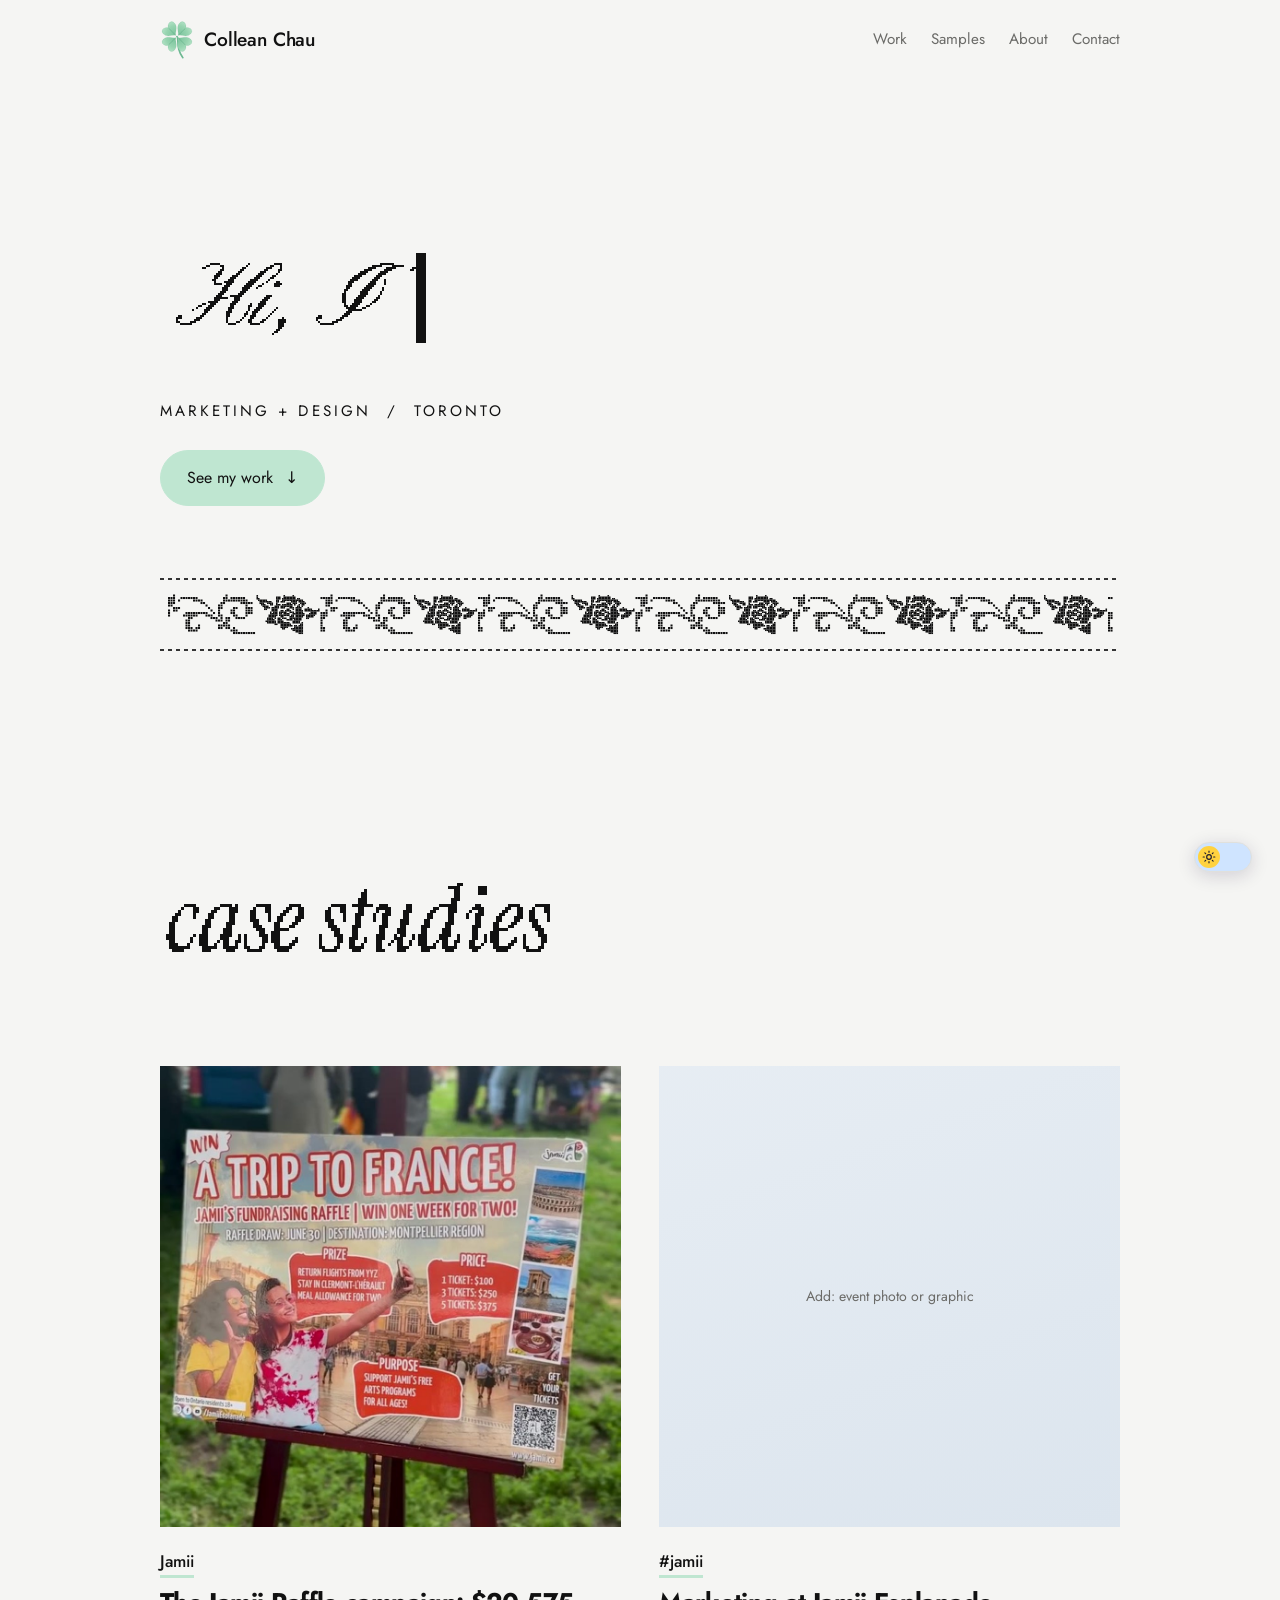
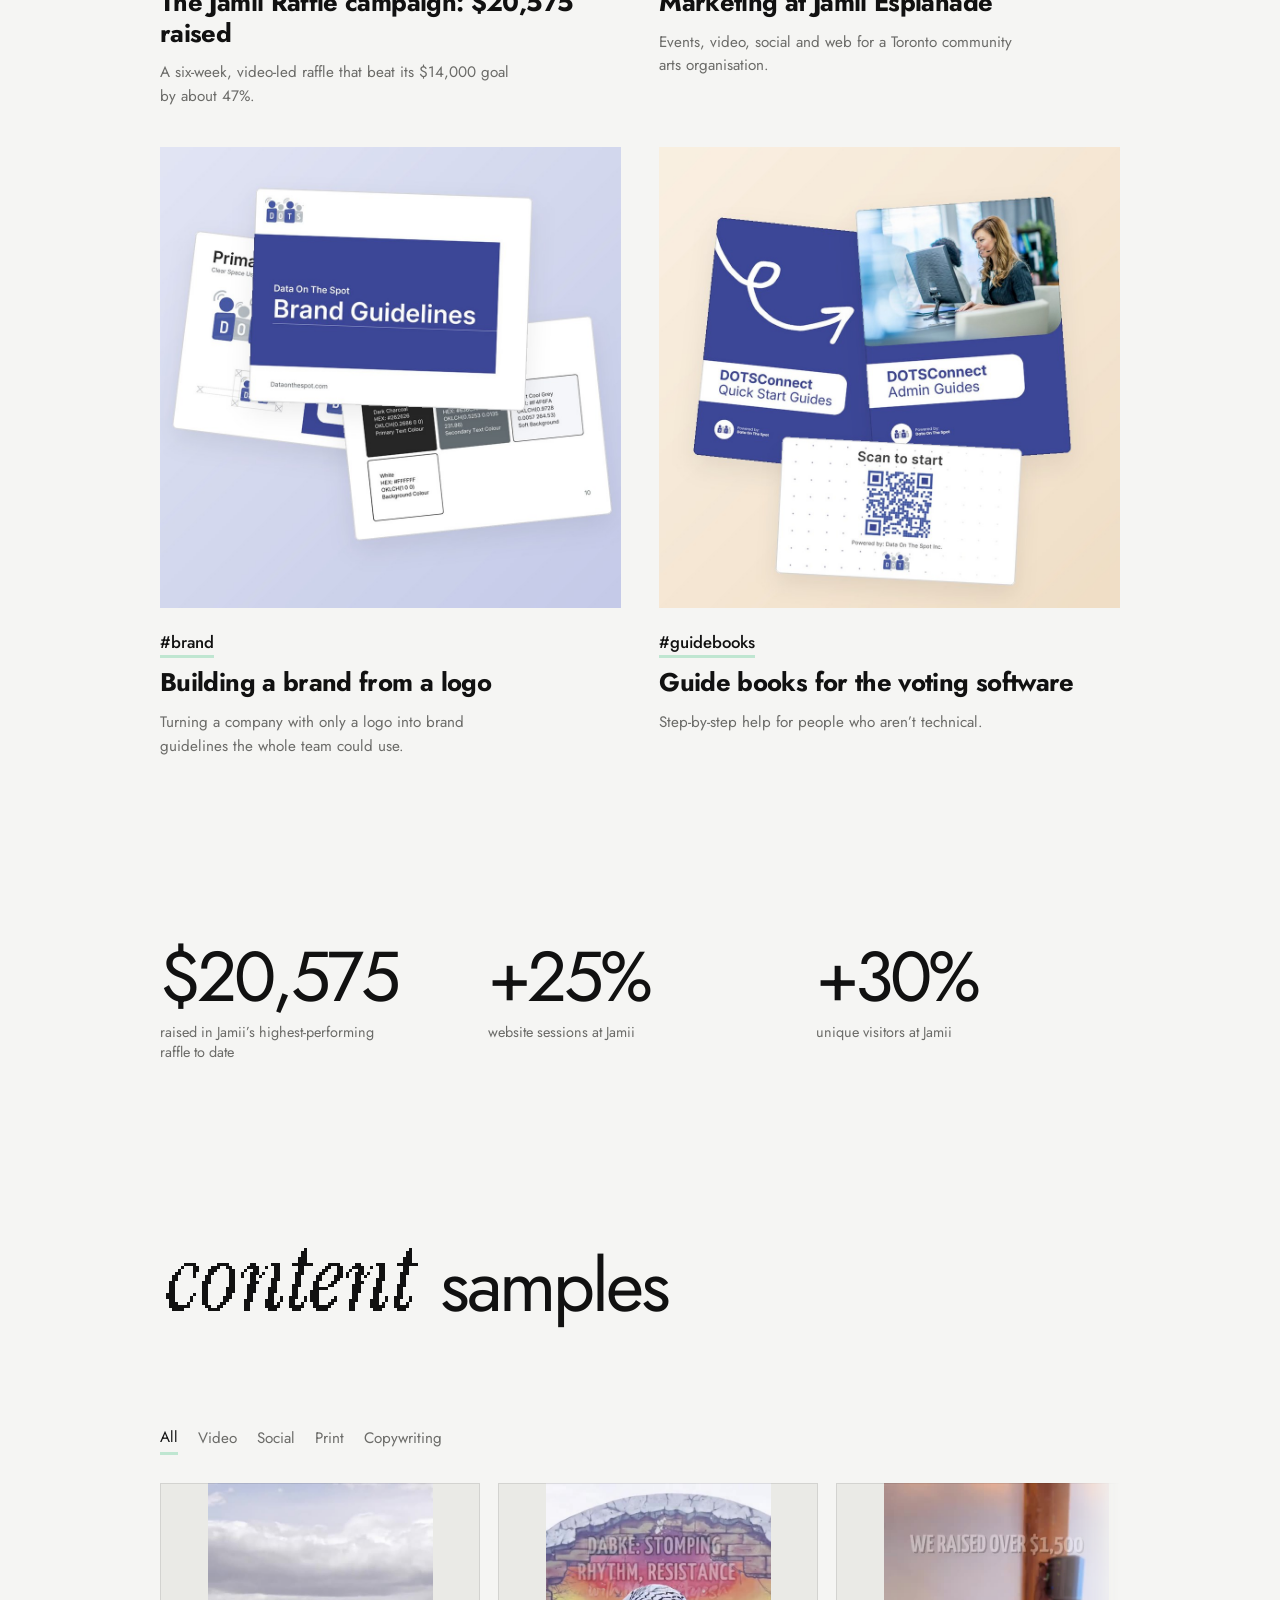
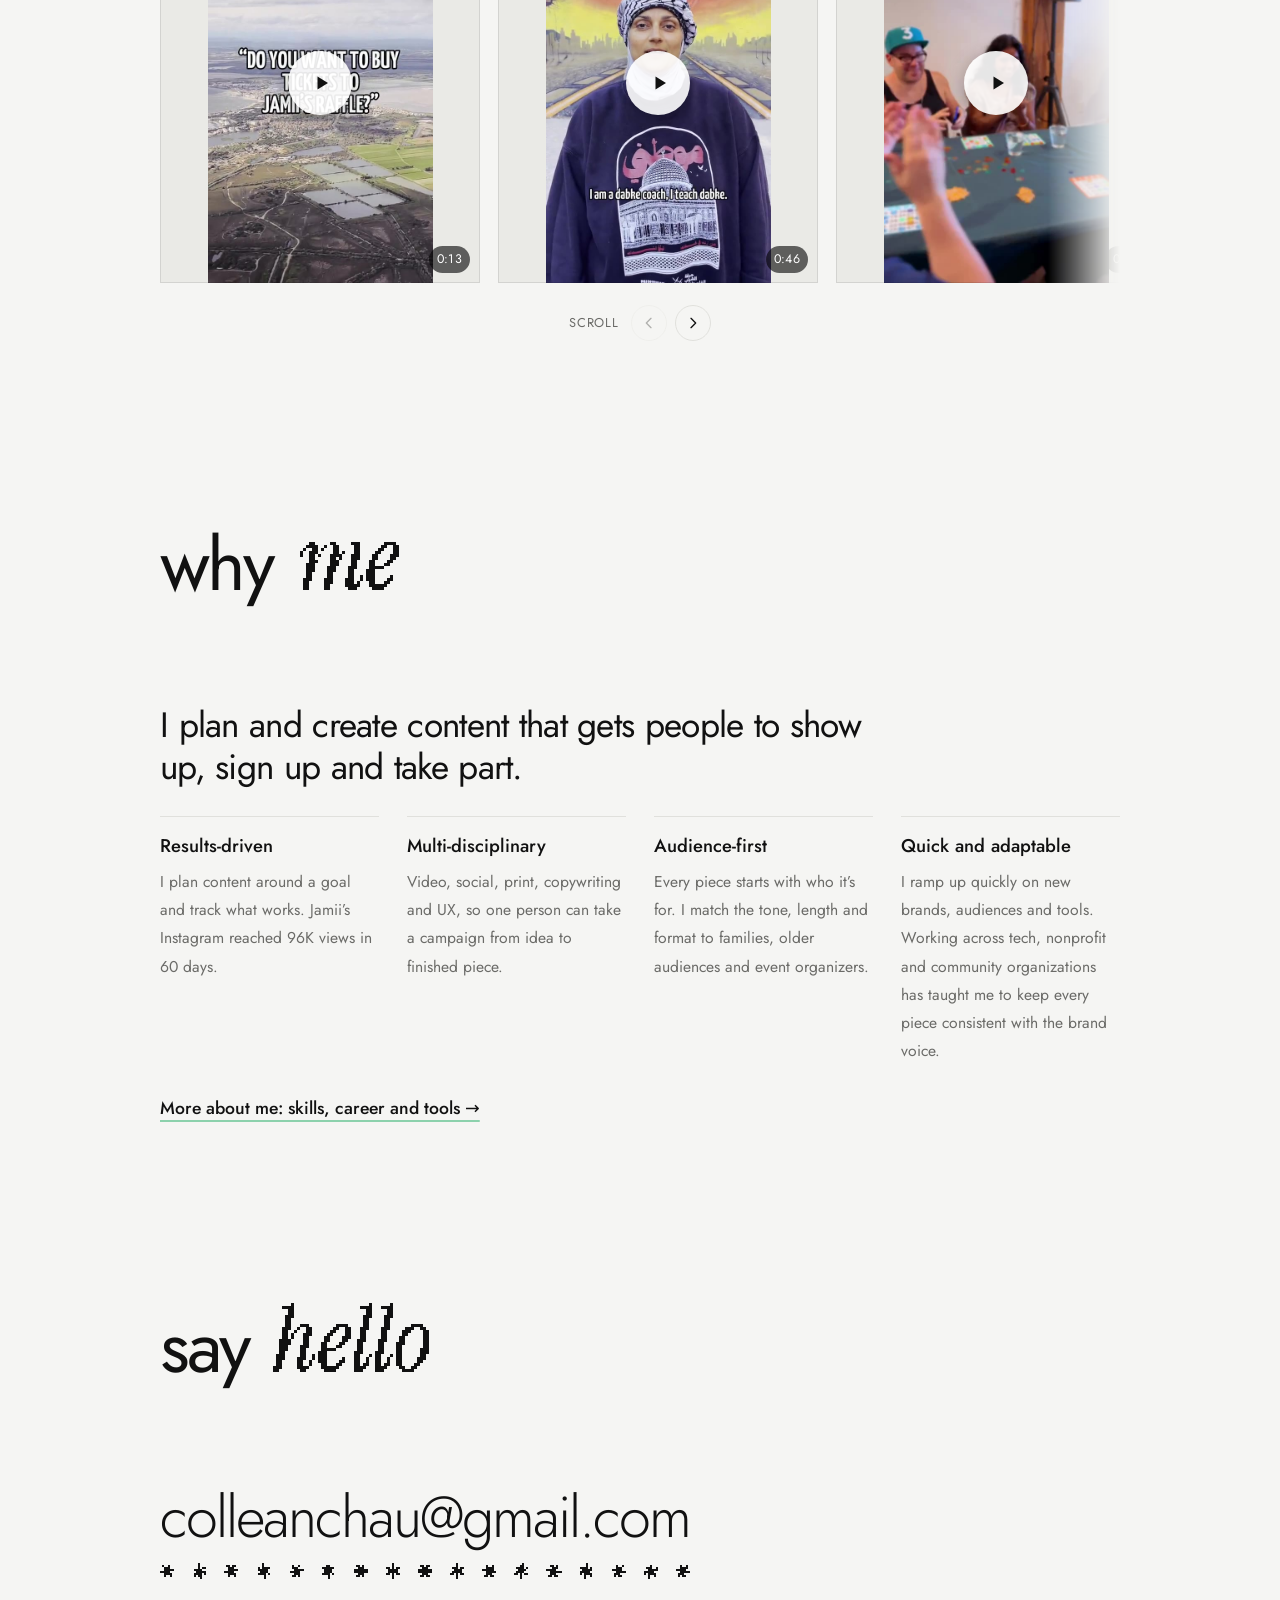
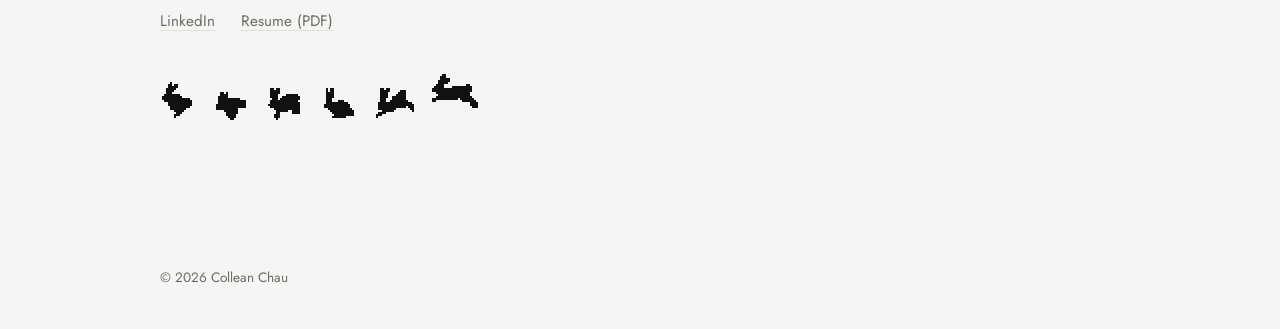
==== index.html @ cbcae580 "Jamii raffle card uses ticket booth board photo Co-Authored-By: Claude Sonnet 5.5 <noreply@anthropic" ====
<!DOCTYPE html>
<html lang="en">
<head>
<meta charset="utf-8">
<meta name="viewport" content="width=device-width, initial-scale=1, viewport-fit=cover">
<title>Collean Chau – Marketing portfolio</title>
<link rel="stylesheet" href="https://fonts.googleapis.com/css2?family=Jost:wght@300;400;500&family=Instrument+Serif:ital@1&family=Pinyon+Script&family=Space+Mono:wght@400;700&display=swap">
<style>
:root{--bg:#EFEBF6;--tx:#1D1B2E;--mu:#686380;--bd:#D8D2E6;--sf:#E4DFEF;--yl:#FFE45E;--ease:cubic-bezier(.2,.8,.2,1);--f:"Jost",system-ui,-apple-system,"Segoe UI",Arial,sans-serif;color-scheme:light;box-sizing:border-box;padding-top:env(safe-area-inset-top,0px);padding-bottom:env(safe-area-inset-bottom,0px)}
@media(prefers-color-scheme:dark){:root:not([data-theme="light"]){--bg:#121214;--tx:#F2F2F4;--mu:#9A9AA1;--bd:#2A2A2E;--sf:#1B1B1F;color-scheme:dark}}
:root[data-theme="dark"]{--bg:#121214;--tx:#F2F2F4;--mu:#9A9AA1;--bd:#2A2A2E;--sf:#1B1B1F;color-scheme:dark}
html{overflow-x:clip;scroll-padding-top:80px;scroll-behavior:smooth}
*,*::before,*::after{box-sizing:border-box}
body{margin:0;background:var(--bg);color:var(--tx);font:400 1.0625rem/1.65 var(--f);overflow-x:clip}
.wrap{position:relative;z-index:1;max-width:1040px;margin:0 auto;padding:0 clamp(20px,5vw,40px)}
a{color:inherit;text-underline-offset:4px;text-decoration-color:var(--bd)}a:hover{text-decoration-color:currentColor}
a:focus-visible,button:focus-visible{outline:2px solid var(--tx);outline-offset:4px}
.nav{position:sticky;top:0;z-index:80;display:flex;flex-wrap:wrap;align-items:center;gap:6px 24px;padding:20px 0;font-size:.95rem;background:color-mix(in srgb,var(--bg) 95%,transparent);box-shadow:0 0 0 100vmax color-mix(in srgb,var(--bg) 95%,transparent);clip-path:inset(0 -100vmax);-webkit-backdrop-filter:blur(10px);backdrop-filter:blur(10px)}
.nav::after{content:"";position:absolute;left:50%;margin-left:-50vw;width:100vw;bottom:0;height:1px;background:var(--bd);opacity:0;transition:opacity .3s}
.nav.stuck::after{opacity:1}
.nav b{font-weight:600;margin-right:auto;display:inline-flex;align-items:center;gap:10px;cursor:default;letter-spacing:-.01em}
.lg{position:relative;width:26px;height:26px;border-radius:50%;background:radial-gradient(circle at 35% 30%,#FFF3A0,#FFE45E 60%,#F2CC2E);display:inline-block;animation:lgb 4.2s ease-in-out infinite;transform-origin:50% 100%}
.lg::before,.lg::after{content:"";position:absolute;top:9px;width:5px;height:6px;border-radius:50%;background:#1D1B2E;animation:lgk 4.2s infinite}
.lg::before{left:6px}.lg::after{right:6px}
.nav b:hover .lg{animation:lgh .6s var(--ease) 2}
.wv{display:inline-block;transform-origin:70% 80%;animation:wv 2.6s ease-in-out 1.2s 2}
@keyframes lgb{0%,86%,100%{transform:none}90%{transform:translateY(-7px) scaleY(1.06)}94%{transform:translateY(0) scale(1.1,.88)}}
@keyframes lgk{0%,92%,100%{transform:scaleY(1)}95%{transform:scaleY(.1)}}
@keyframes lgh{0%,100%{transform:none}40%{transform:translateY(-10px) rotate(-12deg)}70%{transform:translateY(0) scale(1.12,.86)}}
@keyframes wv{0%,60%,100%{transform:rotate(0)}10%{transform:rotate(16deg)}20%{transform:rotate(-10deg)}30%{transform:rotate(16deg)}40%{transform:rotate(-6deg)}50%{transform:rotate(10deg)}}
@media(prefers-reduced-motion:reduce){.lg,.lg::before,.lg::after,.wv{animation:none!important}}
.nav a,.nav button{color:var(--mu);text-decoration:none;transition:color .3s}.nav a:hover,.nav button:hover{color:var(--tx)}
.nav button{font:inherit;background:none;border:0;padding:0;cursor:pointer}
.tg{position:fixed;right:clamp(16px,3vw,28px);bottom:calc(clamp(16px,3vw,28px) + env(safe-area-inset-bottom,0px));z-index:70;box-shadow:0 4px 18px rgba(30,20,60,.16);width:58px;height:30px;padding:0;border:1px solid var(--bd);border-radius:99px;background:#CFE4FF;cursor:pointer;transition:background .45s,border-color .45s}
.tg .kn{position:absolute;top:3px;left:3px;width:22px;height:22px;border-radius:50%;background:#FFD23F;display:grid;place-items:center;transition:transform .5s var(--ease),background .45s}
.tg svg{grid-area:1/1;transition:opacity .35s,transform .5s var(--ease)}
.tg .moon{opacity:0;transform:rotate(-60deg) scale(.5)}
:root[data-theme="dark"] .tg{background:#2B2A55;border-color:#3B3A6E}
:root[data-theme="dark"] .tg .kn{transform:translateX(28px);background:#E9E7F7}
:root[data-theme="dark"] .tg .sun{opacity:0;transform:rotate(60deg) scale(.5)}
:root[data-theme="dark"] .tg .moon{opacity:1;transform:none}
section{padding-top:clamp(80px,13vw,150px)}
#top{padding-top:clamp(36px,7vw,80px)}
h1{font-size:clamp(2.4rem,6.4vw,4.7rem);line-height:1.02;letter-spacing:-.04em;font-weight:500;margin:0 0 clamp(24px,4vw,40px);max-width:13em}
.w{display:inline-block;overflow:hidden;vertical-align:bottom;padding-bottom:.1em;margin-bottom:-.1em}
.w>span{display:inline-block;transition:transform .8s var(--ease)}
.pre .w>span{transform:translateY(110%)}
.lead{color:var(--mu);margin:0;max-width:34em;font-size:1.15rem}
.crew{--s:1;display:flex;align-items:flex-end;gap:calc(14px*var(--s));margin-top:clamp(32px,5vw,56px);padding-top:10px}
.ch{position:relative;flex:none;width:calc(var(--w)*var(--s));height:calc(var(--h)*var(--s))}
.ch .b{position:absolute;inset:0;background:var(--c);border-radius:var(--r);overflow:hidden;transform-origin:50% 100%;box-shadow:inset calc(var(--sx,0)*14px) calc(var(--sy,0)*14px) 28px rgba(40,20,80,.2)}
.hl{position:absolute;left:15%;top:10%;width:70%;height:70%;border-radius:50%;background:radial-gradient(circle,rgba(255,255,255,.42),rgba(255,255,255,0) 65%)}
.face{position:absolute;left:50%;top:var(--ft);display:flex;flex-direction:column;align-items:center;gap:calc(9px*var(--s));margin-left:calc(-26px*var(--s));width:calc(52px*var(--s))}
.eyes{display:flex;gap:calc(8px*var(--s))}
.e{position:relative;width:calc(24px*var(--s));height:calc(24px*var(--s));border-radius:50%;background:#fff;transition:transform .12s}
.e.blink{transform:scaleY(.1)}
.e i{position:absolute;inset:0;margin:auto;width:48%;height:48%;border-radius:50%;background:#1D1D1F}
.mo{width:calc(16px*var(--s));height:calc(8px*var(--s));border-bottom:calc(3px*var(--s)) solid #1D1D1F;border-radius:0 0 99px 99px}
.ch.hop .b{animation:hop .6s var(--ease) var(--d,0ms) both}
.ch.hop .gs{animation:gshop .6s var(--ease) var(--d,0ms) both}
@keyframes gshop{0%{opacity:1}30%{opacity:.45;scale:.62 1}65%{opacity:1;scale:1.06 1}100%{opacity:1;scale:1 1}}
.gs{position:absolute;left:2%;right:2%;bottom:calc(-9px*var(--s));height:calc(18px*var(--s));border-radius:50%;background:radial-gradient(ellipse at 50% 50%,rgba(40,25,60,.34) 0%,rgba(40,25,60,.16) 45%,rgba(40,25,60,0) 72%)}
:root[data-theme="dark"] .gs{background:radial-gradient(ellipse at 50% 50%,rgba(0,0,0,.6) 0%,rgba(0,0,0,.28) 45%,rgba(0,0,0,0) 72%)}
@media(prefers-color-scheme:dark){:root:not([data-theme="light"]) .gs{background:radial-gradient(ellipse at 50% 50%,rgba(0,0,0,.6) 0%,rgba(0,0,0,.28) 45%,rgba(0,0,0,0) 72%)}}
.ck{position:absolute;left:0;right:0;top:calc(21px*var(--s));display:flex;justify-content:space-between;margin:0 calc(-9px*var(--s));width:auto}
.ck i{display:block;width:calc(11px*var(--s));height:calc(7px*var(--s));border-radius:50%;background:rgba(255,80,110,.35)}
.ch.wow .mo{width:calc(11px*var(--s));height:calc(13px*var(--s));border:calc(3px*var(--s)) solid #1D1D1F;border-radius:50%}
.ch.wow .e{transform:scale(1.14)}
.ch.grin .mo{width:calc(26px*var(--s));height:calc(13px*var(--s));border:0;background:#1D1D1F;border-radius:0 0 99px 99px}
.ch.zz .e{background:transparent;transform:none}
.ch.zz .e i{opacity:0}
.ch.zz .e::after{content:"";position:absolute;left:8%;right:8%;top:26%;height:38%;border-bottom:calc(3px*var(--s)) solid #1D1B2E;border-radius:0 0 99px 99px}
.ch.zz .mo{width:calc(10px*var(--s));height:calc(5px*var(--s))}
@keyframes hop{0%{transform:none}30%{transform:translateY(-26px) scale(.96,1.06)}65%{transform:translateY(0) scale(1.06,.94)}100%{transform:none}}
#glow{position:fixed;left:0;top:0;width:640px;height:640px;margin:-320px 0 0 -320px;border-radius:50%;pointer-events:none;z-index:0;opacity:0;transition:opacity .6s;background:radial-gradient(circle,rgba(255,255,255,.95) 0%,rgba(255,255,255,.55) 40%,rgba(255,255,255,0) 70%);will-change:transform}
:root[data-theme="dark"] #glow{background:radial-gradient(circle,rgba(160,168,255,.26) 0%,rgba(160,168,255,.1) 40%,rgba(160,168,255,0) 70%)}
@media(prefers-color-scheme:dark){:root:not([data-theme="light"]) #glow{background:radial-gradient(circle,rgba(160,168,255,.26) 0%,rgba(160,168,255,.1) 40%,rgba(160,168,255,0) 70%)}}
#glow.on{opacity:1}
h2{font-size:clamp(2.2rem,6vw,4.2rem);font-weight:700;letter-spacing:-.055em;line-height:.95;color:var(--tx);margin:0 0 clamp(28px,4vw,48px);padding-top:clamp(28px,4vw,44px);border-top:1px solid var(--bd)}
h2::after{content:"";display:inline-block;width:.16em;height:.16em;border-radius:50%;background:#FF7A66;margin-left:.06em}
#samples h2::after{background:#8FE0C0}#about h2::after{background:#B9A8FF}#contact h2::after{background:#FFE45E}
.stats{display:grid;grid-template-columns:repeat(3,1fr);gap:24px;margin:clamp(40px,6vw,72px) 0 0;padding:0;list-style:none}
.stats b{display:block;font-size:clamp(2rem,5vw,3.4rem);font-weight:500;letter-spacing:-.035em;line-height:1.05}
.stats span{display:block;font-size:.9rem;line-height:1.4;color:var(--mu);margin-top:8px;max-width:15em}
.strip{display:grid;grid-template-columns:repeat(auto-fit,minmax(130px,1fr));gap:10px;margin-top:26px}
.ph{display:grid;place-items:center;text-align:center;padding:10px;min-height:100px;background:var(--sf);border-radius:8px;color:var(--mu);font-size:.85rem;line-height:1.3}
.filters{display:flex;gap:20px;margin:0 0 28px;font-size:.95rem}
.filters button{font:inherit;background:none;border:0;padding:0 0 2px;color:var(--mu);cursor:pointer;border-bottom:1px solid transparent;transition:color .3s,border-color .3s}
.filters button[aria-pressed="true"]{color:var(--tx);border-color:var(--tx)}
#grid{column-count:3;column-gap:18px}
figure{margin:0 0 30px;break-inside:avoid}figure[hidden]{display:none}
figure .ph{transition:transform .6s var(--ease)}figure:hover .ph{transform:scale(.97)}
figcaption{font-size:.9rem;line-height:1.4;color:var(--mu);margin-top:10px}
.ph.video{aspect-ratio:4/5}.ph.social{aspect-ratio:1/1}.ph.print{aspect-ratio:3/4}
.two{display:grid;grid-template-columns:minmax(0,1.5fr) minmax(0,1fr);gap:clamp(28px,6vw,80px)}
.two p{margin:0 0 16px;max-width:34em}
.tools{margin:0;padding:0;list-style:none;color:var(--mu);font-size:.95rem}
.tools li{padding:8px 0;border-bottom:1px solid var(--bd)}
.links{display:flex;flex-wrap:wrap;gap:6px 26px;margin:20px 0 0;color:var(--mu);font-size:.95rem}
.mail{display:inline-block;font-size:clamp(1.5rem,5.6vw,3.6rem);letter-spacing:-.035em;line-height:1.1;word-break:break-word;text-decoration:none;padding-bottom:12px;background:url("data:image/svg+xml,%3Csvg xmlns='http://www.w3.org/2000/svg' width='36' height='10' viewBox='0 0 36 10'%3E%3Cpath d='M0 5Q9 0 18 5T36 5' fill='none' stroke='%23A3D9BC' stroke-width='2.6' stroke-linecap='round'/%3E%3C/svg%3E") 0 100%/36px 10px repeat-x}
.mail:hover{animation:wig .8s linear infinite}
@keyframes wig{to{background-position:36px 100%}}
.list{list-style:none;margin:0;padding:0}
.row{position:relative;border-top:1px solid var(--bd);transition:opacity .45s}
.row:last-child{border-bottom:1px solid var(--bd)}
.list:has(.row:hover) .row:not(:hover){opacity:.3}
.in2{display:grid;grid-template-columns:minmax(0,1fr) auto;gap:8px 28px;align-items:center;padding:clamp(26px,4.4vw,48px) 0}
.row h3{margin:0;font-weight:500}
.open{all:unset;cursor:pointer;display:inline-block;font-size:clamp(2rem,6.2vw,4.8rem);letter-spacing:-.04em;line-height:1.02;transition:transform .55s var(--ease)}
.open::after{content:"";position:absolute;inset:0}
.open:focus-visible{outline:none}
.row:has(.open:focus-visible){outline:3px solid var(--tx);outline-offset:-3px}
.row:hover .open{transform:translateX(14px)}
.dot{display:inline-block;width:.26em;height:.26em;border-radius:50%;background:var(--c);margin-right:.2em;vertical-align:.1em;transition:transform .5s var(--ease)}
.row:hover .dot{transform:scale(1.5)}
.cd{margin:10px 0 0;color:var(--mu);font-size:1.05rem;max-width:30em}
.rm{display:flex;flex-direction:column;align-items:flex-end;gap:14px;text-align:right;color:var(--mu);font-size:.95rem}
.rm b{font-weight:400}
.arr{position:relative;width:44px;height:44px;border-radius:50%;border:1px solid var(--bd);transition:background .4s,transform .5s var(--ease),border-color .4s}
.arr i{position:absolute;left:13px;right:13px;top:21px;height:2px;background:currentColor;transition:background .4s}
.arr i::after{content:"";position:absolute;left:0;right:0;top:0;height:2px;background:currentColor;transform:rotate(90deg)}
.row:hover .arr{background:var(--c);border-color:var(--c);transform:rotate(90deg);color:#1D1B2E}
.pv{position:fixed;left:0;top:0;width:270px;height:340px;border-radius:28px;background:var(--c);z-index:40;pointer-events:none;overflow:hidden;padding:24px;color:#1D1B2E;opacity:0;scale:.7;transition:opacity .3s,scale .45s var(--ease);will-change:transform}
.pv.on{opacity:1;scale:1}
.pv small{display:block;opacity:.7;margin-bottom:8px;font-size:.9rem}
.pv p{margin:0;font-size:1.7rem;letter-spacing:-.03em;line-height:1.1;font-weight:500;max-width:9em}
.pv .ch{position:absolute;right:20px;bottom:calc(var(--h)*var(--s)*-.35)}
@media(pointer:coarse){.pv{display:none}}
.list{display:block;padding-bottom:10px}
.row{position:sticky;top:calc(84px + var(--n,0)*18px);background:var(--p);color:var(--rt);border:0!important;border-radius:32px;margin-bottom:28px;min-height:min(62vh,460px);padding:clamp(24px,4vw,44px);overflow:hidden;opacity:1!important;box-shadow:0 -14px 34px rgba(29,27,46,.08)}
.row[data-n="1"]{--n:1}.row[data-n="2"]{--n:2}
.in2{display:flex!important;flex-direction:column;align-items:stretch!important;justify-content:space-between;gap:28px;padding:0;min-height:calc(min(62vh,460px) - 2*clamp(24px,4vw,44px))}
.row .open{font-size:clamp(1.9rem,4.4vw,3.4rem);max-width:8.5em;display:block}
.row:hover .open,.row:hover .dot{transform:none}
.dot{display:none}
.row .cd{color:var(--rt);opacity:.75;font-size:1.1rem;margin-top:14px;max-width:26em}
.rm{flex-direction:row!important;justify-content:space-between;align-items:center!important;text-align:left!important;color:var(--rt);gap:20px;justify-content:flex-start!important}
.row .arr{border-color:color-mix(in srgb,var(--rt) 40%,transparent)}
.row:hover .arr{background:var(--rt);color:var(--p);border-color:var(--rt)}
.big{position:absolute;right:clamp(24px,4vw,44px);top:clamp(24px,4vw,44px);text-align:right;color:var(--rt);z-index:1}
.big small{display:block;opacity:.7;font-size:.95rem;margin-bottom:6px}
.big p{margin:0;font-size:clamp(1.8rem,4.6vw,3.6rem);letter-spacing:-.04em;line-height:1;font-weight:600;max-width:6em}
.row>.ch{position:absolute;right:7%;bottom:calc(var(--h)*var(--s)*-.3);z-index:0}
.row::after{display:none}
@media(max-width:760px){.big{position:static;text-align:left;margin-bottom:18px}.big p{max-width:none}.row>.ch{right:2%}.row{top:calc(76px + var(--n,0)*12px)}}
.row{--rt:#2A2530;--p:#F3DDD3;border:1px solid rgba(42,37,48,.06)!important;box-shadow:0 -12px 30px rgba(42,37,48,.06)}
.row[data-n="1"]{--p:#DCE6D8}.row[data-n="2"]{--p:#DDDAF1}
:root[data-theme="dark"] .row{--rt:#F2F0F4;--p:#3A2A28;border-color:rgba(255,255,255,.07)!important;box-shadow:0 -12px 30px rgba(0,0,0,.35)}
:root[data-theme="dark"] .row[data-n="1"]{--p:#26332C}:root[data-theme="dark"] .row[data-n="2"]{--p:#2D2B47}
@media(prefers-color-scheme:dark){:root:not([data-theme="light"]) .row{--rt:#F2F0F4;--p:#3A2A28;border-color:rgba(255,255,255,.07)!important}
:root:not([data-theme="light"]) .row[data-n="1"]{--p:#26332C}:root:not([data-theme="light"]) .row[data-n="2"]{--p:#2D2B47}}
.list{display:grid!important;grid-template-columns:repeat(3,minmax(0,1fr));gap:20px;padding-bottom:0}
.row{position:relative!important;top:auto!important;margin:0!important;min-height:520px;padding:28px;border-radius:28px;box-shadow:none;transition:transform .5s var(--ease)}
.row:hover{transform:translateY(-6px)}
.in2{min-height:0;height:100%;justify-content:flex-end;gap:18px}
.big{position:static;text-align:left;margin-bottom:auto}
.big p{font-size:clamp(1.7rem,2.6vw,2.4rem);max-width:7em}
.row .open{font-size:clamp(1.5rem,2.3vw,2rem);max-width:none;letter-spacing:-.03em}
.row .cd{font-size:1rem;margin-top:10px}
.row>.ch{right:10%;top:150px;bottom:auto}
.in2{padding-top:150px}
@media(max-width:900px){.list{grid-template-columns:1fr}.row{min-height:400px}.row>.ch{top:120px}}
.row{display:flex!important;flex-direction:column;min-height:580px}
.in2{margin-top:auto;min-height:220px;height:auto;padding-top:0!important;justify-content:space-between}
.row>.ch{top:140px}.arr{flex:none}.rm{justify-content:space-between!important;width:100%;font-size:.85rem}

:root{--bg:#F5F5F3;--tx:#111;--mu:#6B6B68;--bd:#E0E0DC;--sf:#EAEAE6}
:root[data-theme="dark"]{--bg:#121212;--tx:#F3F3F0;--mu:#9B9B96;--bd:#2A2A28;--sf:#1C1C1B}
@media(prefers-color-scheme:dark){:root:not([data-theme="light"]){--bg:#121212;--tx:#F3F3F0;--mu:#9B9B96;--bd:#2A2A28;--sf:#1C1C1B}}
#glow{display:none}
h1,h2,.nav b,.stats b,.dtitle,.mail,.open{font-family:"Jost",system-ui,sans-serif;font-weight:300}
em{font-family:"Pinyon Script","Snell Roundhand",cursive;font-style:normal;font-weight:400;letter-spacing:0;font-size:1.4em;line-height:.8}
.nav b{font-weight:500}
#top{padding-top:clamp(56px,11vw,130px);padding-bottom:clamp(20px,4vw,40px)}
#top h1{font-size:clamp(2.8rem,8.4vw,7rem);line-height:1.05;letter-spacing:-.045em;max-width:12em;margin:0 0 26px;animation:up 1s var(--ease) both}
.intro{margin:0 0 30px;color:var(--mu);max-width:30em;font-size:clamp(1rem,1.8vw,1.2rem);animation:up 1s .15s var(--ease) both}
.go2{display:inline-flex;align-items:center;gap:12px;border:1px solid var(--tx);color:var(--tx);text-decoration:none;font-size:1rem;padding:14px 26px;border-radius:99px;transition:background .35s,color .35s,transform .4s var(--ease);animation:up 1s .3s var(--ease) both}
.go2:hover{background:var(--tx);color:var(--bg);transform:translateY(-2px)}
.dn{display:inline-block;animation:bob 1.6s ease-in-out infinite}
@keyframes bob{0%,100%{transform:translateY(-2px)}50%{transform:translateY(4px)}}
@keyframes up{from{opacity:0;transform:translateY(24px)}to{opacity:1;transform:none}}
h2{font-size:clamp(2.4rem,6vw,4.6rem);letter-spacing:-.04em;line-height:1.05;font-weight:400;border-top:0;padding-top:0;margin-bottom:clamp(44px,6vw,72px)}
h2::after{display:none}
.pins{list-style:none;margin:0;padding:34px 0 0;display:grid;grid-template-columns:repeat(3,minmax(0,1fr));gap:clamp(18px,3vw,36px)}
.pin{position:relative}
.clipi{position:absolute;left:50%;top:-34px;width:88px;height:auto;margin-left:-44px;z-index:3;filter:drop-shadow(0 3px 3px rgba(0,0,0,.18));transition:transform .5s var(--ease);transform-origin:50% 100%}
.img{position:relative;aspect-ratio:4/5;background:linear-gradient(160deg,color-mix(in srgb,var(--bgc) 70%,#fff),var(--bgc));display:grid;place-items:center;text-align:center;padding:18px;box-shadow:0 8px 22px rgba(20,20,20,.12);transition:transform .6s var(--ease),box-shadow .6s;transform-origin:50% 0}
.img span{font-size:.88rem;color:#6B6B68}
.pin:hover .img{transform:rotate(-1.2deg) translateY(2px);box-shadow:0 18px 34px rgba(20,20,20,.18)}
.pin:hover .clipi{transform:rotate(-1.2deg)}
:root[data-theme="dark"] .img{background:linear-gradient(160deg,#2a2a29,#1f1f1e)}:root[data-theme="dark"] .img span{color:#9B9B96}
@media(prefers-color-scheme:dark){:root:not([data-theme="light"]) .img{background:linear-gradient(160deg,#2a2a29,#1f1f1e)}:root:not([data-theme="light"]) .img span{color:#9B9B96}}
.pt{padding-top:20px}
.tag{margin:0 0 8px;font-size:1.05rem;font-weight:500}
.pin h3{margin:0}
.pin .open{all:unset;cursor:pointer;font-family:"Jost",sans-serif;font-size:clamp(1.25rem,2vw,1.6rem);letter-spacing:-.025em;line-height:1.15;display:inline}
.pin .open::after{content:"";position:absolute;inset:0;z-index:2}
.pin:has(.open:focus-visible){outline:2px solid var(--tx);outline-offset:8px}
.pin .cd{margin:12px 0 0;color:var(--mu);font-size:.95rem;line-height:1.55;max-width:24em}
#proof{padding-top:clamp(64px,9vw,110px)}
.stats b{font-size:clamp(2.6rem,6vw,4.4rem);letter-spacing:-.05em;font-weight:400}
@media(max-width:820px){.pins{grid-template-columns:1fr;gap:56px}}
.mailwrap{display:inline-block;max-width:100%}
.mail{background:none!important;padding-bottom:0!important;animation:none!important;display:block}
.asts{display:flex;justify-content:space-between;margin-top:6px;font-size:clamp(1.8rem,4.4vw,3.2rem);line-height:.9;height:1em;overflow:visible}
.asts span{display:inline-block;font-family:"Jost",sans-serif;font-weight:500;transform-origin:50% 62%;animation:ast 1.8s ease-in-out infinite;animation-delay:calc(var(--i)*-.11s)}
@keyframes ast{0%,100%{transform:translateY(0) rotate(0) scale(1)}50%{transform:translateY(-.32em) rotate(180deg) scale(1.15)}}
.mailwrap:hover .asts span{animation-duration:.8s}
@media(prefers-reduced-motion:reduce){.asts span{animation:none}}
.asts{font-size:clamp(1.1rem,2.3vw,1.6rem)}
.asts span{color:var(--tx)!important;font-weight:400;animation:ast2 3.2s ease-in-out infinite;animation-delay:calc(var(--i)*-.18s)}
@keyframes ast2{0%,100%{transform:translateY(0)}50%{transform:translateY(-.2em)}}
.mailwrap:hover .asts span{animation-duration:3.2s}
.asts span{animation:spin 4.5s linear infinite;animation-delay:calc(var(--i)*-.37s);transform-origin:50% 58%}
@keyframes spin{to{transform:rotate(360deg)}}
.mailwrap:hover .asts span{animation-duration:4.5s}
.asts{display:flex;justify-content:space-between;align-items:center;height:16px;margin-top:14px;font-size:inherit;line-height:1}
.asts i{display:block;flex:none;width:clamp(10px,1.3vw,15px);height:clamp(10px,1.3vw,15px);color:var(--tx);animation:spin 4.5s linear infinite;animation-delay:calc(var(--i)*-.23s)}
.asts i svg{display:block;width:100%;height:100%}
.asts{height:10px;margin-top:12px}
.asts i{width:clamp(6px,.8vw,9px);height:clamp(6px,.8vw,9px);animation-delay:calc(var(--i)*-.15s)}
.asts{width:0;min-width:100%;overflow:visible}
.clipi{width:clamp(96px,11vw,128px)!important;margin-left:calc(clamp(96px,11vw,128px)/-2)!important;top:-30px!important;filter:drop-shadow(0 4px 4px rgba(0,0,0,.2))!important}
figure{position:relative}
figure::before{content:"";position:absolute;left:50%;top:-14px;width:30px;height:42px;margin-left:-15px;z-index:3;background:var(--pin) center/contain no-repeat;filter:drop-shadow(2px 4px 3px rgba(0,0,0,.25));pointer-events:none}
figure:nth-child(8n+1){--pin:url("data:image/svg+xml,%3Csvg%20xmlns%3D%22http%3A%2F%2Fwww.w3.org%2F2000%2Fsvg%22%20viewBox%3D%220%200%2040%2056%22%3E%3Cpath%20d%3D%22M20%2042L20%2055%22%20stroke%3D%22%238d8f93%22%20stroke-width%3D%222%22%20stroke-linecap%3D%22round%22%2F%3E%3Cellipse%20cx%3D%2220%22%20cy%3D%2230%22%20rx%3D%2215%22%20ry%3D%226.5%22%20fill%3D%22%23B43524%22%2F%3E%3Crect%20x%3D%2212%22%20y%3D%2214%22%20width%3D%2216%22%20height%3D%2217%22%20rx%3D%223%22%20fill%3D%22%23E8452F%22%2F%3E%3Crect%20x%3D%228%22%20y%3D%225%22%20width%3D%2224%22%20height%3D%2214%22%20rx%3D%227%22%20fill%3D%22%23FF4F36%22%2F%3E%3Crect%20x%3D%2212%22%20y%3D%227.5%22%20width%3D%225%22%20height%3D%229%22%20rx%3D%222.5%22%20fill%3D%22%23fff%22%20opacity%3D%22.4%22%2F%3E%3Cellipse%20cx%3D%2220%22%20cy%3D%2228%22%20rx%3D%2211%22%20ry%3D%223.5%22%20fill%3D%22%23FF4F36%22%20opacity%3D%22.35%22%2F%3E%3C%2Fsvg%3E")}
figure:nth-child(8n+2){--pin:url("data:image/svg+xml,%3Csvg%20xmlns%3D%22http%3A%2F%2Fwww.w3.org%2F2000%2Fsvg%22%20viewBox%3D%220%200%2040%2056%22%3E%3Cpath%20d%3D%22M20%2042L20%2055%22%20stroke%3D%22%238d8f93%22%20stroke-width%3D%222%22%20stroke-linecap%3D%22round%22%2F%3E%3Cellipse%20cx%3D%2220%22%20cy%3D%2230%22%20rx%3D%2215%22%20ry%3D%226.5%22%20fill%3D%22%237CAEA1%22%2F%3E%3Crect%20x%3D%2212%22%20y%3D%2214%22%20width%3D%2216%22%20height%3D%2217%22%20rx%3D%223%22%20fill%3D%22%239FE0CF%22%2F%3E%3Crect%20x%3D%228%22%20y%3D%225%22%20width%3D%2224%22%20height%3D%2214%22%20rx%3D%227%22%20fill%3D%22%23B6FFEE%22%2F%3E%3Crect%20x%3D%2212%22%20y%3D%227.5%22%20width%3D%225%22%20height%3D%229%22%20rx%3D%222.5%22%20fill%3D%22%23fff%22%20opacity%3D%22.4%22%2F%3E%3Cellipse%20cx%3D%2220%22%20cy%3D%2228%22%20rx%3D%2211%22%20ry%3D%223.5%22%20fill%3D%22%23B6FFEE%22%20opacity%3D%22.35%22%2F%3E%3C%2Fsvg%3E")}
figure:nth-child(8n+3){--pin:url("data:image/svg+xml,%3Csvg%20xmlns%3D%22http%3A%2F%2Fwww.w3.org%2F2000%2Fsvg%22%20viewBox%3D%220%200%2040%2056%22%3E%3Cpath%20d%3D%22M20%2042L20%2055%22%20stroke%3D%22%238d8f93%22%20stroke-width%3D%222%22%20stroke-linecap%3D%22round%22%2F%3E%3Cellipse%20cx%3D%2220%22%20cy%3D%2230%22%20rx%3D%2215%22%20ry%3D%226.5%22%20fill%3D%22%239F8CB4%22%2F%3E%3Crect%20x%3D%2212%22%20y%3D%2214%22%20width%3D%2216%22%20height%3D%2217%22%20rx%3D%223%22%20fill%3D%22%23CDB4E8%22%2F%3E%3Crect%20x%3D%228%22%20y%3D%225%22%20width%3D%2224%22%20height%3D%2214%22%20rx%3D%227%22%20fill%3D%22%23EBCEFF%22%2F%3E%3Crect%20x%3D%2212%22%20y%3D%227.5%22%20width%3D%225%22%20height%3D%229%22%20rx%3D%222.5%22%20fill%3D%22%23fff%22%20opacity%3D%22.4%22%2F%3E%3Cellipse%20cx%3D%2220%22%20cy%3D%2228%22%20rx%3D%2211%22%20ry%3D%223.5%22%20fill%3D%22%23EBCEFF%22%20opacity%3D%22.35%22%2F%3E%3C%2Fsvg%3E")}
figure:nth-child(8n+4){--pin:url("data:image/svg+xml,%3Csvg%20xmlns%3D%22http%3A%2F%2Fwww.w3.org%2F2000%2Fsvg%22%20viewBox%3D%220%200%2040%2056%22%3E%3Cpath%20d%3D%22M20%2042L20%2055%22%20stroke%3D%22%238d8f93%22%20stroke-width%3D%222%22%20stroke-linecap%3D%22round%22%2F%3E%3Cellipse%20cx%3D%2220%22%20cy%3D%2230%22%20rx%3D%2215%22%20ry%3D%226.5%22%20fill%3D%22%23BFA446%22%2F%3E%3Crect%20x%3D%2212%22%20y%3D%2214%22%20width%3D%2216%22%20height%3D%2217%22%20rx%3D%223%22%20fill%3D%22%23F5D35B%22%2F%3E%3Crect%20x%3D%228%22%20y%3D%225%22%20width%3D%2224%22%20height%3D%2214%22%20rx%3D%227%22%20fill%3D%22%23FFF268%22%2F%3E%3Crect%20x%3D%2212%22%20y%3D%227.5%22%20width%3D%225%22%20height%3D%229%22%20rx%3D%222.5%22%20fill%3D%22%23fff%22%20opacity%3D%22.4%22%2F%3E%3Cellipse%20cx%3D%2220%22%20cy%3D%2228%22%20rx%3D%2211%22%20ry%3D%223.5%22%20fill%3D%22%23FFF268%22%20opacity%3D%22.35%22%2F%3E%3C%2Fsvg%3E")}
figure:nth-child(8n+5){--pin:url("data:image/svg+xml,%3Csvg%20xmlns%3D%22http%3A%2F%2Fwww.w3.org%2F2000%2Fsvg%22%20viewBox%3D%220%200%2040%2056%22%3E%3Cpath%20d%3D%22M20%2042L20%2055%22%20stroke%3D%22%238d8f93%22%20stroke-width%3D%222%22%20stroke-linecap%3D%22round%22%2F%3E%3Cellipse%20cx%3D%2220%22%20cy%3D%2230%22%20rx%3D%2215%22%20ry%3D%226.5%22%20fill%3D%22%2383A1BB%22%2F%3E%3Crect%20x%3D%2212%22%20y%3D%2214%22%20width%3D%2216%22%20height%3D%2217%22%20rx%3D%223%22%20fill%3D%22%23A9CFF0%22%2F%3E%3Crect%20x%3D%228%22%20y%3D%225%22%20width%3D%2224%22%20height%3D%2214%22%20rx%3D%227%22%20fill%3D%22%23C2EEFF%22%2F%3E%3Crect%20x%3D%2212%22%20y%3D%227.5%22%20width%3D%225%22%20height%3D%229%22%20rx%3D%222.5%22%20fill%3D%22%23fff%22%20opacity%3D%22.4%22%2F%3E%3Cellipse%20cx%3D%2220%22%20cy%3D%2228%22%20rx%3D%2211%22%20ry%3D%223.5%22%20fill%3D%22%23C2EEFF%22%20opacity%3D%22.35%22%2F%3E%3C%2Fsvg%3E")}
figure:nth-child(8n+6){--pin:url("data:image/svg+xml,%3Csvg%20xmlns%3D%22http%3A%2F%2Fwww.w3.org%2F2000%2Fsvg%22%20viewBox%3D%220%200%2040%2056%22%3E%3Cpath%20d%3D%22M20%2042L20%2055%22%20stroke%3D%22%238d8f93%22%20stroke-width%3D%222%22%20stroke-linecap%3D%22round%22%2F%3E%3Cellipse%20cx%3D%2220%22%20cy%3D%2230%22%20rx%3D%2215%22%20ry%3D%226.5%22%20fill%3D%22%23BC8B98%22%2F%3E%3Crect%20x%3D%2212%22%20y%3D%2214%22%20width%3D%2216%22%20height%3D%2217%22%20rx%3D%223%22%20fill%3D%22%23F2B3C4%22%2F%3E%3Crect%20x%3D%228%22%20y%3D%225%22%20width%3D%2224%22%20height%3D%2214%22%20rx%3D%227%22%20fill%3D%22%23FFCDE1%22%2F%3E%3Crect%20x%3D%2212%22%20y%3D%227.5%22%20width%3D%225%22%20height%3D%229%22%20rx%3D%222.5%22%20fill%3D%22%23fff%22%20opacity%3D%22.4%22%2F%3E%3Cellipse%20cx%3D%2220%22%20cy%3D%2228%22%20rx%3D%2211%22%20ry%3D%223.5%22%20fill%3D%22%23FFCDE1%22%20opacity%3D%22.35%22%2F%3E%3C%2Fsvg%3E")}
figure:nth-child(8n+7){--pin:url("data:image/svg+xml,%3Csvg%20xmlns%3D%22http%3A%2F%2Fwww.w3.org%2F2000%2Fsvg%22%20viewBox%3D%220%200%2040%2056%22%3E%3Cpath%20d%3D%22M20%2042L20%2055%22%20stroke%3D%22%238d8f93%22%20stroke-width%3D%222%22%20stroke-linecap%3D%22round%22%2F%3E%3Cellipse%20cx%3D%2220%22%20cy%3D%2230%22%20rx%3D%2215%22%20ry%3D%226.5%22%20fill%3D%22%23245335%22%2F%3E%3Crect%20x%3D%2212%22%20y%3D%2214%22%20width%3D%2216%22%20height%3D%2217%22%20rx%3D%223%22%20fill%3D%22%232F6B45%22%2F%3E%3Crect%20x%3D%228%22%20y%3D%225%22%20width%3D%2224%22%20height%3D%2214%22%20rx%3D%227%22%20fill%3D%22%23367B4F%22%2F%3E%3Crect%20x%3D%2212%22%20y%3D%227.5%22%20width%3D%225%22%20height%3D%229%22%20rx%3D%222.5%22%20fill%3D%22%23fff%22%20opacity%3D%22.4%22%2F%3E%3Cellipse%20cx%3D%2220%22%20cy%3D%2228%22%20rx%3D%2211%22%20ry%3D%223.5%22%20fill%3D%22%23367B4F%22%20opacity%3D%22.35%22%2F%3E%3C%2Fsvg%3E")}
figure:nth-child(8n+8){--pin:url("data:image/svg+xml,%3Csvg%20xmlns%3D%22http%3A%2F%2Fwww.w3.org%2F2000%2Fsvg%22%20viewBox%3D%220%200%2040%2056%22%3E%3Cpath%20d%3D%22M20%2042L20%2055%22%20stroke%3D%22%238d8f93%22%20stroke-width%3D%222%22%20stroke-linecap%3D%22round%22%2F%3E%3Cellipse%20cx%3D%2220%22%20cy%3D%2230%22%20rx%3D%2215%22%20ry%3D%226.5%22%20fill%3D%22%23BB906B%22%2F%3E%3Crect%20x%3D%2212%22%20y%3D%2214%22%20width%3D%2216%22%20height%3D%2217%22%20rx%3D%223%22%20fill%3D%22%23F0B98A%22%2F%3E%3Crect%20x%3D%228%22%20y%3D%225%22%20width%3D%2224%22%20height%3D%2214%22%20rx%3D%227%22%20fill%3D%22%23FFD49E%22%2F%3E%3Crect%20x%3D%2212%22%20y%3D%227.5%22%20width%3D%225%22%20height%3D%229%22%20rx%3D%222.5%22%20fill%3D%22%23fff%22%20opacity%3D%22.4%22%2F%3E%3Cellipse%20cx%3D%2220%22%20cy%3D%2228%22%20rx%3D%2211%22%20ry%3D%223.5%22%20fill%3D%22%23FFD49E%22%20opacity%3D%22.35%22%2F%3E%3C%2Fsvg%3E")}
.clipi{width:clamp(130px,15vw,176px)!important;margin-left:calc(clamp(130px,15vw,176px)/-2)!important;top:-44px!important}
figure::before{top:8px!important}
.pin .img{margin-top:0}
#top h1{font-size:clamp(2.3rem,6vw,5rem);max-width:15em}
.sr{position:absolute!important;width:1px;height:1px;overflow:hidden;clip:rect(0 0 0 0);white-space:nowrap}
canvas.px{display:block;image-rendering:pixelated;image-rendering:crisp-edges;max-width:100%}
.nav b{display:inline-flex;align-items:center;line-height:1}
.hero-px{margin:0 0 18px -2px}
.mono{font-family:"Jost",system-ui,sans-serif;font-weight:400;text-transform:uppercase;letter-spacing:.2em;font-size:clamp(.75rem,1.4vw,.95rem);margin:0 0 26px;color:var(--tx);animation:up 1s .1s var(--ease) both}
.intro{max-width:34em}.sub2{margin-top:-14px;color:var(--tx);font-weight:500}
.asts{height:auto;margin-top:12px}.asts canvas.pxa{display:block;image-rendering:pixelated;image-rendering:crisp-edges}
#field{padding-top:clamp(56px,8vw,100px);padding-bottom:10px}
#fld{display:block;width:100%;height:clamp(150px,19vw,230px);image-rendering:pixelated;image-rendering:crisp-edges;touch-action:pan-y}
.orns{margin-top:clamp(40px,6vw,72px)}
canvas.orn{display:block;width:100%}
.oline{height:2px;margin:12px 0;background:repeating-linear-gradient(90deg,var(--tx) 0 4px,transparent 4px 8px);opacity:.85}
#run{padding:clamp(20px,4vw,40px) 0 0;overflow:hidden}
#run .wrap{margin:0 auto;padding-left:0}
#bun{display:block;margin:0}
#run{padding-bottom:6px}
#field{display:none!important}
canvas.pxi{display:inline-block;image-rendering:pixelated;image-rendering:crisp-edges}
#tools{padding:clamp(40px,7vw,90px) 0 clamp(30px,5vw,60px)}
.tmq{overflow:hidden;padding:10px 0 44px;-webkit-mask-image:linear-gradient(to right,transparent 0,#000 12.5%,#000 87.5%,transparent 100%);mask-image:linear-gradient(to right,transparent 0,#000 12.5%,#000 87.5%,transparent 100%)}
.ttrack{display:flex;gap:72px;margin:0;padding:0;list-style:none;width:max-content;animation:tmq 36s linear infinite;will-change:transform}
.tmq:hover .ttrack{animation-play-state:paused}
.tl{flex:0 0 auto;width:86px;height:86px;border-radius:28px;background:#F4F2EF;display:flex;align-items:center;justify-content:center;margin:0}
.tl img{display:block;width:58px;height:58px;object-fit:contain}
.tl.ae img{width:68px;height:68px}
.tl.sv img{width:42px;height:42px}
@keyframes tmq{to{transform:translateX(calc(-50% - 36px))}}
@media (prefers-reduced-motion:reduce){.ttrack{animation:none}}
canvas.navast{display:block;image-rendering:pixelated;image-rendering:crisp-edges;flex:none}
.tl{position:relative}
.tl::after{content:attr(data-name);position:absolute;left:50%;top:calc(100% + 10px);transform:translate(-50%,-4px);background:var(--tx);color:var(--bg);font-size:.78rem;font-weight:500;letter-spacing:.04em;white-space:nowrap;padding:5px 11px;border-radius:999px;opacity:0;pointer-events:none;transition:opacity .18s,transform .18s}
.tl:hover::after{opacity:1;transform:translate(-50%,0)}
.drawer{position:fixed;inset:0;z-index:100;pointer-events:none;visibility:hidden;transition:visibility 0s .55s}
.drawer.on{pointer-events:auto;visibility:visible;transition:none}
.bk{position:absolute;inset:0;background:rgba(20,14,40,.42);opacity:0;transition:opacity .5s}
.drawer.on .bk{opacity:1}
.panel{position:absolute;top:0;right:0;bottom:0;width:min(780px,100%);background:var(--bg);overflow:auto;transform:translateX(102%);transition:transform .55s var(--ease);padding:0 clamp(22px,4vw,52px) 56px}
.drawer.on .panel{transform:none}
.dh{position:sticky;top:0;z-index:1;display:flex;justify-content:space-between;align-items:center;gap:16px;padding:22px 0;background:var(--bg);border-bottom:1px solid var(--bd)}
.dtitle{margin:0;font-size:clamp(1.3rem,3vw,1.9rem);font-weight:500;letter-spacing:-.02em;line-height:1.15}
.x{flex:none;width:42px;height:42px;border-radius:50%;border:1px solid var(--bd);background:none;color:var(--tx);cursor:pointer;position:relative}
.x::before,.x::after{content:"";position:absolute;left:12px;right:12px;top:20px;height:2px;background:currentColor;transform:rotate(45deg)}
.x::after{transform:rotate(-45deg)}
.dbody .meta{margin:26px 0 0;color:var(--mu);font-size:.95rem}
.dbody h4{font-size:.85rem;font-weight:500;color:var(--mu);margin:30px 0 8px}
.dbody p,.dbody ul{margin:0 0 10px;font-size:1.05rem}.dbody ul{padding-left:1.1em}.dbody li{margin-bottom:8px}
.dbody .note{font-size:.9rem;color:var(--mu);margin-top:22px}
html.lock{overflow:hidden}
footer{padding:clamp(80px,12vw,140px) 0 40px;color:var(--mu);font-size:.85rem}
@media(max-width:760px){.two{grid-template-columns:1fr}#grid{column-count:2}.in2{grid-template-columns:1fr!important}.rm{text-align:left!important;flex-direction:row!important;align-items:center!important;justify-content:space-between}}
@media(max-width:560px){.stats{grid-template-columns:1fr}.crew{--s:.6}}
@media(prefers-reduced-motion:reduce){*,*::before,*::after{transition-duration:.01ms!important;animation:none!important}}
/* square tiles: no clips or pins */
.clipi,figure::before{display:none!important}
.pins{padding-top:0}
.pin .img{aspect-ratio:1/1;box-shadow:none;transform:none!important;transform-origin:50% 50%;overflow:hidden}
.pin .img,.ph{border-radius:0}
.pin:hover .img{transform:scale(.98)!important;box-shadow:none}
.ph.video,.ph.social,.ph.print{aspect-ratio:1/1}
#grid{column-count:auto;display:grid;grid-template-columns:repeat(3,minmax(0,1fr));gap:18px}
figure{margin:0}
@media(max-width:760px){#grid{column-count:auto;grid-template-columns:repeat(2,minmax(0,1fr))}}
@media(max-width:820px){.pins{gap:36px}}
/* one horizontal row, scroll sideways */
#grid,#grid{display:flex!important;grid-template-columns:none!important;flex-wrap:nowrap;gap:18px;overflow-x:auto;overflow-y:hidden;scroll-snap-type:x proximity;-webkit-overflow-scrolling:touch;padding-bottom:16px;scrollbar-width:thin;scrollbar-color:var(--bd) transparent}
#grid figure{flex:0 0 clamp(220px,28vw,320px);scroll-snap-align:start;min-width:0}
#grid figure[hidden]{display:none!important}
@media(max-width:760px){#grid figure{flex-basis:72vw}}
/* case studies: swipe row on mobile */
@media(max-width:820px){.pins{display:flex!important;grid-template-columns:none!important;gap:16px!important;overflow-x:auto;scroll-snap-type:x proximity;-webkit-overflow-scrolling:touch;padding-bottom:16px;scrollbar-width:thin;scrollbar-color:var(--bd) transparent}
.pins .pin{flex:0 0 76vw;max-width:340px;scroll-snap-align:start;min-width:0}
.pins .pin .img{aspect-ratio:1/1}}
/* nav asterisk hidden for now */
canvas.navast{display:none!important}
/* accent: pastel green */
:root{--ac:#BFE6D1;--ac-d:#A3D9BC;--ac-clv:#8CD1AC;--on-ac:#111}
.go2{background:var(--ac);border-color:var(--ac);color:var(--on-ac)}
.go2:hover{background:var(--tx);border-color:var(--tx);color:var(--bg)}
a:hover{text-decoration-color:var(--ac-d)!important;text-decoration-thickness:2px}
.filters button[aria-pressed="true"]{border-color:var(--ac);border-bottom-width:3px;padding-bottom:1px}
.tag{display:inline-block;padding-bottom:2px;background:linear-gradient(var(--ac),var(--ac)) 0 100%/100% 3px no-repeat}
::selection{background:var(--ac);color:var(--on-ac)}
.navclv{display:block;flex:none;overflow:visible;transition:transform .6s var(--ease)}.nav b:hover .navclv{transform:rotate(90deg)}
/* career recap */
.cr{list-style:none;margin:0;padding:0;border-top:1px solid var(--bd)}
.cr li{display:grid;grid-template-columns:minmax(0,1fr) minmax(0,2.2fr);gap:clamp(16px,4vw,48px);padding:26px 0;border-bottom:1px solid var(--bd)}
.cd8{font-size:.8rem;letter-spacing:.16em;text-transform:uppercase;color:var(--mu);line-height:1.9}
.cr h3{margin:0 0 4px;font-size:clamp(1.25rem,2.2vw,1.6rem);font-weight:400;letter-spacing:-.02em;line-height:1.2}
.cr .co{margin:0 0 8px;color:var(--tx)}.cr .co em{font-style:normal;font-family:inherit;font-size:1em;color:var(--mu)}
.cr p{margin:0 0 6px;max-width:34em}.cr li p:last-child:not(.co){color:var(--mu);font-size:.95rem}
.cr .co{display:inline-block;padding-bottom:3px;background:linear-gradient(var(--ac),var(--ac)) 0 100%/0 3px no-repeat;transition:background-size .5s var(--ease)}.cr li:hover .co{background-size:100% 3px}
@media(max-width:700px){.cr li{grid-template-columns:1fr;gap:6px}}
@media(prefers-color-scheme:dark){:root:not([data-theme="light"]){--ac:#8FD3B0}}
:root[data-theme="dark"]{--ac:#8FD3B0}
@media(min-width:821px){.pins{grid-template-columns:repeat(2,minmax(0,1fr))!important;gap:clamp(28px,4vw,48px)!important}}
.nav .nm{font-size:1.2rem;line-height:1}
@media(max-width:520px){.nav{gap:6px 10px!important;font-size:.8rem!important;flex-wrap:nowrap!important}.nav .nm{font-size:.92rem!important;white-space:nowrap}.nav b{gap:6px!important;min-width:0;margin-right:auto}.nav a{white-space:nowrap}.navclv{width:24px;height:28px}}
@media(max-width:380px){.nav{gap:6px 8px!important;font-size:.74rem!important}.nav .nm{font-size:.8rem!important}.navclv{width:20px;height:23px}.nav b{gap:5px!important}}
.pins{display:grid!important;grid-template-columns:repeat(2,minmax(0,1fr))!important;overflow:visible!important;scroll-snap-type:none!important;padding-bottom:0!important;gap:clamp(16px,3vw,48px)!important}
.pins .pin{flex:none!important;max-width:none!important;width:auto}
.pin h3{line-height:1.2!important;margin:2px 0 0!important}.pin .open{line-height:1.2!important}
@media(max-width:520px){.pins{gap:22px 14px!important}.pin .open{font-size:1.02rem!important}.pin .cd{font-size:.82rem;margin-top:8px;line-height:1.45}.pin .tag{font-size:.8rem}}
.pin .img-ban{display:grid;place-items:center;background:var(--bgc);padding:0!important}.pin .img-ban img{display:block;width:100%;height:100%;object-fit:cover}
.pins .pin .img{aspect-ratio:1/1!important}

/* why me + core skills */
#why .why-lead{font-family:'Jost',system-ui,sans-serif;font-size:clamp(1.5rem,3.4vw,2.2rem);line-height:1.2;letter-spacing:-.02em;margin:0 0 28px;max-width:20em}
.why-grid{list-style:none;margin:0;padding:0;display:grid;grid-template-columns:repeat(auto-fit,minmax(min(100%,200px),1fr));gap:22px 28px}
.why-grid li{border-top:1px solid var(--bd);padding-top:14px}
.why-grid b{display:block;font-family:'Jost',system-ui,sans-serif;font-weight:500;font-size:1.15rem;margin-bottom:6px}
.why-grid span{color:var(--mu);font-size:.98rem;line-height:1.5}
.sk-list{border-top:1px solid var(--bd)}
.sk{border-bottom:1px solid var(--bd)}
.sk summary{display:flex;justify-content:space-between;align-items:center;gap:16px;cursor:pointer;list-style:none;padding:18px 2px;font-family:'Jost',system-ui,sans-serif;font-size:1.2rem;font-weight:500}
.sk summary::-webkit-details-marker{display:none}
.sk summary::after{content:"+";font-size:1.6rem;font-weight:300;color:var(--mu);transition:transform .25s}
.sk[open] summary::after{transform:rotate(45deg)}
.sk summary .t{display:flex;align-items:center;gap:16px;min-width:0}
.sk .ic{flex:none;width:48px;height:48px;border-radius:14px;background:color-mix(in srgb,var(--ac) 45%,transparent);color:var(--tx);display:grid;place-items:center;transition:transform .25s}
.sk .ic svg{width:26px;height:26px}
.sk summary:hover .ic,.sk[open] .ic{transform:rotate(-6deg) scale(1.06)}
@media(max-width:520px){.sk summary{font-size:1.05rem}.sk summary .t{gap:12px}.sk .ic{width:38px;height:38px;border-radius:12px}.sk .ic svg{width:20px;height:20px}}
.sk p{margin:0 0 18px;max-width:46em;color:var(--mu);line-height:1.55}
.sk p a{color:inherit}
.more{margin:30px 0 0}.more a{font-family:'Jost',system-ui,sans-serif;font-size:1.1rem;font-weight:500;color:var(--tx);text-decoration:underline;text-decoration-color:var(--ac-clv);text-decoration-thickness:2px;text-underline-offset:6px}.more a:hover{text-decoration-color:var(--tx)}
.nav a[aria-current="page"]{text-decoration:underline;text-decoration-color:var(--ac-clv);text-decoration-thickness:2px;text-underline-offset:6px}
.nav b a.home{display:inline-flex;align-items:center;gap:10px;color:var(--tx);cursor:pointer;line-height:1}
figure a.sm{display:block;transition:transform .6s var(--ease)}figure:hover a.sm{transform:scale(.97)}figure a.sm img{display:block;width:100%;height:auto}
figure a.sm{outline:1px solid color-mix(in srgb,var(--tx) 10%,transparent);outline-offset:-1px}
.filters{align-items:center}
.sc-nav{display:flex;align-items:center;justify-content:center;gap:8px;margin:6px 0 0}
.sc-nav[hidden]{display:none}
.sc-hint{font-size:.8rem;letter-spacing:.06em;text-transform:uppercase;color:var(--mu);margin-right:4px}
.sc-nav button.arr{font:inherit;cursor:pointer;width:36px;height:36px;padding:0;border:1px solid var(--bd);border-radius:50%;display:grid;place-items:center;color:var(--tx);background:var(--bg);transition:background .25s,opacity .25s,border-color .25s}
.sc-nav button.arr:hover:not(:disabled){background:color-mix(in srgb,var(--ac) 55%,transparent);border-color:var(--ac)}
.sc-nav button.arr:disabled{opacity:.3;cursor:default}
#grid.fade-r{-webkit-mask-image:linear-gradient(to right,#000 calc(100% - 72px),transparent);mask-image:linear-gradient(to right,#000 calc(100% - 72px),transparent)}
#grid.fade-l{-webkit-mask-image:linear-gradient(to left,#000 calc(100% - 72px),transparent);mask-image:linear-gradient(to left,#000 calc(100% - 72px),transparent)}
#grid.fade-l.fade-r{-webkit-mask-image:linear-gradient(to right,transparent,#000 72px,#000 calc(100% - 72px),transparent);mask-image:linear-gradient(to right,transparent,#000 72px,#000 calc(100% - 72px),transparent)}
@media(max-width:520px){.filters{gap:16px}}
.lb{position:fixed;inset:0;z-index:300;background:color-mix(in srgb,var(--bg) 92%,transparent);backdrop-filter:blur(8px);-webkit-backdrop-filter:blur(8px);overflow:auto;overscroll-behavior:contain;cursor:zoom-out}
.lb[hidden]{display:none}
.lb-s{min-height:100%;display:flex;flex-direction:column;align-items:center;justify-content:center;gap:14px;padding:72px 16px 40px}
.lb-s img{display:block;width:min(92vw,900px);height:auto;box-shadow:0 10px 40px rgba(0,0,0,.18);cursor:default;background:var(--sf)}
.lb-s img.fit{width:auto;max-width:min(92vw,900px);max-height:calc(100vh - 130px)}
.lb-c[hidden]{display:none}
.lb-c{margin:6px 0 0;color:var(--tx);font-family:'Jost',system-ui,sans-serif;font-size:1.2rem;font-weight:500;text-align:left;width:min(92vw,900px)}
.lb button{position:fixed;z-index:2;width:44px;height:44px;border-radius:50%;border:1px solid var(--bd);background:var(--bg);color:var(--tx);display:grid;place-items:center;cursor:pointer;font:inherit;font-size:1.7rem;line-height:1;padding:0;transition:background .25s,border-color .25s}
.lb button:hover{background:color-mix(in srgb,var(--ac) 55%,transparent);border-color:var(--ac)}
.lb-x{top:14px;right:14px}.lb-p{left:14px;top:50%;margin-top:-22px}.lb-n{right:14px;top:50%;margin-top:-22px}
.lb-a[hidden]{display:none}
@media(max-width:700px){.lb-p,.lb-n{top:auto;bottom:16px;margin:0}.lb-p{left:calc(50% - 54px)}.lb-n{right:calc(50% - 54px)}.lb-s{padding-bottom:84px}}
html.lb-open{overflow:hidden}
figure a.sm{cursor:zoom-in}
#grid .stk{flex:0 0 clamp(220px,28vw,320px);scroll-snap-align:start;min-width:0;display:flex;flex-direction:column;gap:18px}
#grid .stk figure{flex:none;width:100%;margin:0}
#grid .stk[hidden]{display:none!important}
#grid .stk figure:last-child{flex:1 1 auto}
@media(max-width:760px){#grid .stk{flex-basis:72vw}}
#grid figure:has(>a.sm){margin:0;display:flex;flex-direction:column}
#grid figure[data-k="copy"]>a.sm{flex:1;background:#fff}
.pin .img-ban{position:relative;--hd:1s}
.pin .hv{position:absolute;inset:0;display:grid;grid-template-columns:1fr 1fr;grid-template-rows:1fr 1fr;gap:3px;background:#444;opacity:0;pointer-events:none;transition:opacity .25s ease}
.pin .hv img{width:100%!important;height:100%!important;object-fit:cover;display:block;min-width:0;min-height:0;opacity:0;transform:scale(1.06);filter:brightness(.9) saturate(1);transition:opacity .25s ease,transform .25s ease}
@media(hover:hover){
.pin:hover .hv,.pin:focus-within .hv{opacity:1;transition:opacity .8s ease var(--hd)}
.pin:hover .hv img,.pin:focus-within .hv img{opacity:1;transform:none;transition:opacity .9s ease var(--hd),transform 1.2s ease var(--hd)}
.pin:hover .hv img:nth-child(2),.pin:focus-within .hv img:nth-child(2){transition-delay:calc(var(--hd) + .15s)}
.pin:hover .hv img:nth-child(3),.pin:focus-within .hv img:nth-child(3){transition-delay:calc(var(--hd) + .3s)}
.pin:hover .hv img:nth-child(4),.pin:focus-within .hv img:nth-child(4){transition-delay:calc(var(--hd) + .45s)}}
@media(prefers-reduced-motion:reduce){.pin .hv,.pin .hv img{transition:none!important}}
#grid figure:not([data-k="copy"])>a.sm{aspect-ratio:4/5;background:var(--sf);overflow:hidden}
#grid figure:not([data-k="copy"])>a.sm img{width:100%;height:100%;object-fit:contain}
figure a.sm.vid{position:relative}
figure a.sm.vid::before{content:"";position:absolute;left:50%;top:50%;width:64px;height:64px;margin:-32px 0 0 -32px;border-radius:50%;background:rgba(255,255,255,.9) url("data:image/svg+xml,%3Csvg xmlns='http://www.w3.org/2000/svg' viewBox='0 0 24 24'%3E%3Cpath d='M9 6.5v11l9-5.5z' fill='%23111'/%3E%3C/svg%3E") 54% 50%/28px no-repeat;box-shadow:0 4px 18px rgba(0,0,0,.28);transition:transform .25s ease}
figure:hover a.sm.vid::before{transform:scale(1.08)}
figure a.sm.vid::after{content:attr(data-dur);position:absolute;right:10px;bottom:10px;padding:3px 8px;border-radius:99px;background:rgba(0,0,0,.6);color:#fff;font-size:.78rem;letter-spacing:.02em}
.cn{position:absolute;top:50%;width:36px;height:36px;margin-top:-18px;border-radius:50%;background:rgba(255,255,255,.92);color:#111;display:grid;place-items:center;font:400 26px/1 system-ui,sans-serif;padding-bottom:3px;cursor:pointer;box-shadow:0 2px 10px rgba(0,0,0,.25);z-index:4;user-select:none;transition:transform .15s,background .15s}
.cn.cp{left:10px}.cn.nx{right:10px}
.cn:hover{transform:scale(1.08);background:#fff}
@media(hover:hover){figure a.sm.car .cn{opacity:0;transition:opacity .2s,transform .15s}figure:hover a.sm.car .cn,figure a.sm.car .cn:focus-visible{opacity:1}}
figure a.sm.car{position:relative}
figure a.sm.car::after{content:attr(data-n);position:absolute;right:10px;top:10px;padding:3px 8px 3px 26px;border-radius:99px;background:rgba(0,0,0,.6) url("data:image/svg+xml,%3Csvg xmlns='http://www.w3.org/2000/svg' viewBox='0 0 24 24' fill='none' stroke='%23fff' stroke-width='2'%3E%3Crect x='8' y='8' width='13' height='13' rx='2'/%3E%3Cpath d='M16 4H5a1 1 0 0 0-1 1v11'/%3E%3C/svg%3E") 7px 50%/14px no-repeat;color:#fff;font-size:.78rem;letter-spacing:.02em}
.lb-v{display:block;width:auto;height:auto;max-width:min(92vw,480px);max-height:calc(100vh - 120px);background:#000;box-shadow:0 10px 40px rgba(0,0,0,.18);cursor:default}
.lb-v[hidden]{display:none}
#work,#samples,#why,#contact{scroll-margin-top:calc(20px - clamp(80px,13vw,150px))}
</style>
</head>
<body>
<div id="glow" aria-hidden="true"></div>
<button id="theme" class="tg" type="button" role="switch" aria-checked="false" aria-label="Dark mode"><span class="kn"><svg class="sun" viewBox="0 0 24 24" width="14" height="14" fill="none" stroke="#1D1B2E" stroke-width="2" stroke-linecap="round" aria-hidden="true"><circle cx="12" cy="12" r="4"/><path d="M12 2v2M12 20v2M2 12h2M20 12h2M4.9 4.9l1.4 1.4M17.7 17.7l1.4 1.4M4.9 19.1l1.4-1.4M17.7 6.3l1.4-1.4"/></svg><svg class="moon" viewBox="0 0 24 24" width="14" height="14" fill="#1D1B2E" aria-hidden="true"><path d="M20.5 14.2A8.5 8.5 0 0 1 9.8 3.5a8.5 8.5 0 1 0 10.7 10.7z"/></svg></span></button>
<div class="wrap">
<nav class="nav" aria-label="Main"><b><a class="home" href="#top" aria-label="Collean Chau, home"><canvas class="navast" id="navAst" aria-hidden="true"></canvas><svg class="navclv" id="navClv" viewBox="1 0 58 66" width="34" height="39" role="img" aria-label="Four-leaf clover"><defs><path id="lf" d="M0 -2.5 C-3 -8 -13.5 -10 -13.5 -20 C-13.5 -27 -4.5 -28.5 0 -21.5 C4.5 -28.5 13.5 -27 13.5 -20 C13.5 -10 3 -8 0 -2.5Z"/><radialGradient id="cg" cx="50%" cy="85%" r="95%"><stop offset="0" stop-color="#7DC59E"/><stop offset=".6" stop-color="#97D4B0"/><stop offset="1" stop-color="#B4E3C7"/></radialGradient><filter id="felt" x="-10%" y="-10%" width="120%" height="120%"><feTurbulence type="fractalNoise" baseFrequency=".9" numOctaves="2" seed="4" result="n"/><feDisplacementMap in="SourceGraphic" in2="n" scale="1.6" result="d"/><feComposite in="d" in2="SourceGraphic" operator="in"/></filter></defs><g transform="translate(30 28)"><path d="M1 2 C2 14 1 24 10 36" fill="none" stroke="#6DB892" stroke-width="2.8" stroke-linecap="round"/><g filter="url(#felt)"><g fill="url(#cg)" stroke="#78BE99" stroke-width=".7" stroke-linejoin="round"><use href="#lf" transform="rotate(45)"/><use href="#lf" transform="rotate(135)"/><use href="#lf" transform="rotate(225)"/><use href="#lf" transform="rotate(315)"/></g></g><g stroke="#5AA881" stroke-width="1.1" stroke-linecap="round" fill="none" opacity=".75"><path d="M0 -5 C0 -11 0 -15 .2 -19" transform="rotate(45)"/><path d="M0 -5 C0 -11 0 -15 .2 -19" transform="rotate(135)"/><path d="M0 -5 C0 -11 0 -15 .2 -19" transform="rotate(225)"/><path d="M0 -5 C0 -11 0 -15 .2 -19" transform="rotate(315)"/></g><circle r="1.6" fill="#6DB892"/></g></svg><span class="nm">Collean Chau</span></a></b><a href="#work">Work</a><a href="#samples">Samples</a><a href="about.html">About</a><a href="#contact">Contact</a></nav>

<section id="top">
<h1 class="ht sr"><em>Collean Chau</em>, marketing coordinator in Toronto</h1>
<canvas class="px hero-px" id="heroPx" data-text="Hi, I’m Collean" data-fs="30" data-max="3" role="img" aria-label="Hi, I’m Collean"></canvas>
<p class="mono">Marketing + design &nbsp;/&nbsp; Toronto</p>

<a class="go2" href="#work" id="seework">See my work <span class="dn" aria-hidden="true">↓</span></a>
<div class="orns" aria-hidden="true"><div class="oline"></div><canvas class="orn" data-k="vine"></canvas><div class="oline"></div></div>
</section>


<section id="work">
<h2><canvas class="pxi" data-text="case studies" role="img" aria-label="case studies"></canvas></h2>
<ul class="pins">
<li class="pin"><div class="img img-ban" style="--bgc:#DDE8E1"><img src="raffle-card-board.jpg" alt="The raffle ticket booth board at the Jamii event: a trip to France, with prize, price and a QR code to buy tickets" loading="lazy"><div class="hv" aria-hidden="true"><img src="raffle-hv1.jpg" alt="" loading="lazy"><img src="raffle-hv2.jpg" alt="" loading="lazy"><img src="raffle-hv3.jpg" alt="" loading="lazy"><img src="raffle-hv4.jpg" alt="" loading="lazy"></div></div><div class="pt"><p class="tag">Jamii</p><h3><a class="open" href="raffle.html">The Jamii Raffle campaign: $20,575 raised</a></h3><p class="cd">A six-week, video-led raffle that beat its $14,000 goal by about 47%.</p></div></li>
<li class="pin"><div class="img" style="--bgc:#DCE5EE"><span>Add: event photo or graphic</span></div><div class="pt"><p class="tag">#jamii</p><h3><a class="open" href="jamii.html">Marketing at Jamii Esplanade</a></h3><p class="cd">Events, video, social and web for a Toronto community arts organisation.</p></div></li>
<li class="pin"><div class="img img-ban" style="--bgc:#E3DFEA"><img src="dots-bg-card.jpg" alt="DOTS brand guidelines title page" loading="lazy"></div><div class="pt"><p class="tag">#brand</p><h3><a class="open" href="brand-guidelines.html">Building a brand from a logo</a></h3><p class="cd">Turning a company with only a logo into brand guidelines the whole team could use.</p></div></li>
<li class="pin"><div class="img img-ban" style="--bgc:#E9DFD4"><img src="dots-gb-card.jpg" alt="DOTSConnect Admin Guides cover" loading="lazy"></div><div class="pt"><p class="tag">#guidebooks</p><h3><a class="open" href="guidebooks.html">Guide books for the voting software</a></h3><p class="cd">Step-by-step help for people who aren’t technical.</p></div></li>
</ul>
</section>

<section id="proof"><ul class="stats">
<li><b>$20,575</b><span>raised in Jamii’s highest-performing raffle to date</span></li>
<li><b>+25%</b><span>website sessions at Jamii</span></li>
<li><b>+30%</b><span>unique visitors at Jamii</span></li>
</ul></section>

<section id="samples">
<h2><canvas class="pxi" data-text="content" role="img" aria-label="content"></canvas> samples</h2>
<div class="filters" role="group" aria-label="Filter samples"><button data-k="all" aria-pressed="true">All</button><button data-k="video" aria-pressed="false">Video</button><button data-k="social" aria-pressed="false">Social</button><button data-k="print" aria-pressed="false">Print</button><button data-k="copy" aria-pressed="false">Copywriting</button></div>
<div id="grid"></div>
<span class="sc-nav" id="scnav"><span class="sc-hint">Scroll</span><button class="arr" type="button" data-d="-1" aria-label="Scroll samples left"><svg viewBox="0 0 24 24" width="16" height="16" fill="none" stroke="currentColor" stroke-width="2" stroke-linecap="round" stroke-linejoin="round" aria-hidden="true"><path d="M15 5l-7 7 7 7"/></svg></button><button class="arr" type="button" data-d="1" aria-label="Scroll samples right"><svg viewBox="0 0 24 24" width="16" height="16" fill="none" stroke="currentColor" stroke-width="2" stroke-linecap="round" stroke-linejoin="round" aria-hidden="true"><path d="M9 5l7 7-7 7"/></svg></button></span>
</section>


<section id="why">
<h2>why <canvas class="pxi" data-text="me" role="img" aria-label="me"></canvas></h2>
<p class="why-lead">I plan and create content that gets people to show up, sign up and take part.</p>
<ul class="why-grid">
<li><b>Results-driven</b><span>I plan content around a goal and track what works. Jamii’s Instagram reached 96K views in 60 days.</span></li>
<li><b>Multi-disciplinary</b><span>Video, social, print, copywriting and UX, so one person can take a campaign from idea to finished piece.</span></li>
<li><b>Audience-first</b><span>Every piece starts with who it’s for. I match the tone, length and format to families, older audiences and event organizers.</span></li>
<li><b>Quick and adaptable</b><span>I ramp up quickly on new brands, audiences and tools. Working across tech, nonprofit and community organizations has taught me to keep every piece consistent with the brand voice.</span></li>
</ul>
<p class="more"><a href="about.html">More about me: skills, career and tools <span aria-hidden="true">→</span></a></p>
</section>



<section id="contact">
<h2>say <canvas class="pxi" data-text="hello" role="img" aria-label="hello"></canvas></h2>
<div class="mailwrap"><a class="mail" href="mailto:colleanchau@gmail.com">colleanchau@gmail.com</a><div class="asts" id="asts" aria-hidden="true"></div></div>
<div class="links"><a href="https://www.linkedin.com/in/collean-chau-74718229b">LinkedIn</a><a href="#">Resume (PDF)</a></div>
</section>
<section id="field"><canvas id="fld" role="img" aria-label="A field of tiny pixel asterisks that spin faster near your cursor and spell hello"></canvas></section>
<section id="run" aria-hidden="true"><div class="wrap"><canvas id="bun"></canvas></div></section>
<footer>© 2026 Collean Chau</footer>
</div>
<div id="lb" class="lb" role="dialog" aria-modal="true" aria-label="Image viewer" hidden><button class="lb-x" type="button" aria-label="Close">×</button><button class="lb-a lb-p" type="button" aria-label="Previous"><svg viewBox="0 0 24 24" width="22" height="22" fill="none" stroke="currentColor" stroke-width="2" stroke-linecap="round" stroke-linejoin="round" aria-hidden="true"><path d="M15 5l-7 7 7 7"/></svg></button><button class="lb-a lb-n" type="button" aria-label="Next"><svg viewBox="0 0 24 24" width="22" height="22" fill="none" stroke="currentColor" stroke-width="2" stroke-linecap="round" stroke-linejoin="round" aria-hidden="true"><path d="M9 5l7 7-7 7"/></svg></button><div class="lb-s"><video class="lb-v" controls playsinline preload="metadata" hidden></video><img alt=""><p class="lb-c"></p></div></div>
<div id="drawer" class="drawer" role="dialog" aria-modal="true" aria-labelledby="dt" aria-hidden="true" inert><div class="bk"></div><div class="panel"><div class="dh"><p id="dt" class="dtitle"></p><button class="x" type="button" aria-label="Close"></button></div><div class="dbody"></div></div></div>
<script>
var rm=matchMedia("(prefers-reduced-motion: reduce)").matches,root=document.documentElement;
var h=document.querySelector(".ht");
if(!rm&&h&&!h.querySelector("em")){
h.innerHTML=h.textContent.trim().split(/\s+/).map(function(t,i){return '<span class="w"><span style="transition-delay:'+(.2+i*.05)+'s">'+t+'</span></span>'}).join(" ");
root.classList.add("pre");
requestAnimationFrame(function(){requestAnimationFrame(function(){root.classList.remove("pre")})});
}
var mx=innerWidth*.7,my=innerHeight*.4,last=Date.now(),seen=false,sleepy=false,grinUntil=0;
function mk(t,c){var x=document.createElement(t);x.className=c;return x}
var chars=[].slice.call(document.querySelectorAll(".ch")).map(function(n,i){
var b=n.querySelector(".b"),face=n.querySelector(".face");
b.appendChild(face);
n.insertBefore(mk("div","gs"),n.firstChild);
var ck=mk("div","ck");ck.appendChild(mk("i",""));ck.appendChild(mk("i",""));face.appendChild(ck);
return{n:n,b:b,face:face,hl:n.querySelector(".hl"),gs:n.querySelector(".gs"),eyes:[].slice.call(n.querySelectorAll(".e")),w:parseFloat(n.style.getPropertyValue("--w")),ph:i*1.3,mood:"",s:{fx:0,fy:0,px:0,py:0,r:0,hx:0,hy:0,sx:0}}});
var pvs=[].slice.call(document.querySelectorAll(".pv")),pvx=0,pvy=0,act=-1;
[].slice.call(document.querySelectorAll(".row")).forEach(function(r,n){
r.addEventListener("pointerenter",function(e){if(e.pointerType==="touch")return;if(act<0){pvx=mx;pvy=my}act=n;pvs.forEach(function(p,j){p.classList.toggle("on",j===n)})});
r.addEventListener("pointerleave",function(){act=-1;pvs.forEach(function(p){p.classList.remove("on")})})});
var glow=document.getElementById("glow"),gx=mx,gy=my;
function lerp(a,b,f){return a+(b-a)*f}
function frame(now){
var f=rm?1:.14;
chars.forEach(function(c){
var r=c.n.getBoundingClientRect(),cx=r.left+r.width/2,cy=r.top+r.height*.35,dx=mx-cx,dy=my-cy,d=Math.hypot(dx,dy)||1,ux=dx/d,uy=dy/d,s=c.s,e=c.eyes[0],t=(e.offsetWidth-e.firstElementChild.offsetWidth)/2-1,near=Math.min(1,d/70),sc=r.width/c.w;
s.fx=lerp(s.fx,ux*7*sc,f);s.fy=lerp(s.fy,uy*5*sc,f);
s.px=lerp(s.px,ux*t*near,f);s.py=lerp(s.py,uy*t*near,f);
s.r=lerp(s.r,Math.max(-7,Math.min(7,dx/innerWidth*14)),f);
s.hx=lerp(s.hx,ux*22,f);s.hy=lerp(s.hy,uy*22,f);
s.sx=lerp(s.sx,ux,f);
var br=rm?0:Math.sin(now/650+c.ph)*.018;
c.face.style.transform="translate("+s.fx+"px,"+s.fy+"px)";
c.eyes.forEach(function(x){x.firstElementChild.style.transform="translate("+s.px+"px,"+s.py+"px)"});
c.b.style.transform="rotate("+s.r+"deg) scale("+(1-br/2)+","+(1+br)+")";
c.hl.style.transform="translate("+s.hx+"%,"+s.hy+"%)";
c.b.style.setProperty("--sx",s.hx/22);c.b.style.setProperty("--sy",s.hy/22);
c.gs.style.transform="translateX("+(-s.sx*14*sc)+"px) scaleX("+(1+Math.abs(s.sx)*.22)+")";
var m=now<grinUntil?"grin":sleepy?"zz":d<170*sc+60?"wow":"";
if(m!==c.mood){c.n.classList.remove("grin","zz","wow");if(m)c.n.classList.add(m);c.mood=m}
});
if(act>=0&&pvs[act]){pvx=lerp(pvx,mx,rm?1:.17);pvy=lerp(pvy,my,rm?1:.17);var vr=rm?0:Math.max(-9,Math.min(9,(mx-pvx)*.07));pvs[act].style.transform="translate("+Math.min(pvx+46,innerWidth-300)+"px,"+Math.max(80,Math.min(pvy-170,innerHeight-360))+"px) rotate("+vr+"deg)"}
gx=lerp(gx,mx,rm?1:.18);gy=lerp(gy,my,rm?1:.18);
glow.style.transform="translate("+gx+"px,"+gy+"px)";
requestAnimationFrame(frame)}
requestAnimationFrame(frame);
addEventListener("pointermove",function(e){mx=e.clientX;my=e.clientY;last=Date.now();sleepy=false;seen=true;glow.classList.add("on")});
document.addEventListener("pointerleave",function(){glow.classList.remove("on");seen=false});
function blink(){chars.forEach(function(c){c.eyes.forEach(function(x){x.classList.add("blink")})});setTimeout(function(){chars.forEach(function(c){c.eyes.forEach(function(x){x.classList.remove("blink")})})},150)}
addEventListener("pointerdown",function(e){
blink();grinUntil=performance.now()+900;
if(rm||(e.target.closest&&e.target.closest("button,a")))return;
chars.forEach(function(c,i){c.n.style.setProperty("--d",i*70+"ms");c.n.classList.remove("hop");void c.n.offsetWidth;c.n.classList.add("hop")})});
if(!rm){
setInterval(function(){
var idle=Date.now()-last;
if(idle>9000){sleepy=true;mx=innerWidth*.5;my=innerHeight*1.5;glow.classList.remove("on")}
else if(idle>3500){mx=Math.random()*innerWidth;my=Math.random()*innerHeight*.8;glow.classList.add("on")}
},2400);
(function loop(){setTimeout(function(){if(!sleepy)blink();loop()},3200+Math.random()*3500)})();
}
var dr=document.getElementById("drawer"),dbody=dr.querySelector(".dbody"),dtitle=dr.querySelector(".dtitle"),lastBtn=null;
function openDr(card){lastBtn=card.querySelector(".open");dtitle.textContent=lastBtn.textContent;dbody.innerHTML=card.querySelector(".story").innerHTML;dr.scrollTop=0;dr.querySelector(".panel").scrollTop=0;dr.inert=false;dr.setAttribute("aria-hidden","false");dr.classList.add("on");root.classList.add("lock");dr.querySelector(".x").focus({preventScroll:true})}
function closeDr(){dr.classList.remove("on");dr.inert=true;dr.setAttribute("aria-hidden","true");root.classList.remove("lock");if(lastBtn)lastBtn.focus({preventScroll:true})}
document.querySelectorAll(".pin button.open").forEach(function(b){b.onclick=function(){openDr(b.closest(".pin"))}});
dr.querySelector(".x").onclick=closeDr;dr.querySelector(".bk").onclick=closeDr;
addEventListener("keydown",function(e){if(e.key==="Escape"&&dr.classList.contains("on"))closeDr()});
var items=[
{k:"video",vid:"vid-raffle-announcement.mp4",img:"vid-raffle-announcement.jpg",dur:"0:13",alt:"Raffle announcement reel: aerial footage with the question, do you want to buy tickets to Jamii\'s raffle?"},
{k:"video",vid:"vid-dabke.mp4",img:"vid-dabke.jpg",dur:"0:46",alt:"Reel introducing dabke, a Palestinian cultural dance: a dabke coach introduces herself, with footage of a group dancing hand in hand outdoors and word-by-word captions."},
{k:"video",vid:"vid-bingo-recap.mp4",img:"vid-bingo-recap.jpg",dur:"0:16",alt:"Recap reel of a Jamii bingo night: guests playing at tables, captions about food, drinks and laughter, the fundraising total of over $1,500 and a save-the-date for August 16th."},
{k:"video",vid:"vid-sports-broadcast.mp4",img:"vid-sports-broadcast.jpg",dur:"0:58",alt:"Playful sports-broadcast style reel at Joy in the Park, with a giant soccer team member on stilts and live-commentary captions."},
{k:"video",vid:"vid-latin-dance.mp4",img:"vid-latin-dance.jpg",dur:"1:27",alt:"Reel for the Belonging Older Adults Latin Dance Movement Workshops: an instructor introduces herself, with clips of the workshop and highlighted captions."},
{k:"video",vid:"vid-camping-royale.mp4",img:"vid-camping-royale.jpg",dur:"0:18",alt:"Corpus Camping Royale rehearsal promo: dancers rehearsing with pink tents, performance details and co-presenter credits."},
{k:"video",vid:"vid-pronunciation.mp4",img:"vid-pronunciation.jpg",dur:"0:53",alt:"Reel of a Jamii team member in a Jamiified shirt explaining how to pronounce Jamii, with word-by-word captions and a playful wave at the end."},
{k:"social",img:"car-01.jpg",slides:["car-01.jpg","car-02.jpg","car-03.jpg","car-04.jpg","car-05.jpg","car-06.jpg","car-07.jpg","car-08.jpg","car-09.jpg","car-10.jpg","car-11.jpg","car-12.jpg","car-13.jpg","car-14.jpg","car-15.jpg","car-16.jpg","car-17.jpg"],alt:"Instagram carousel, a day in the life of the Data on the Spot marketing and design team, hour by hour from 6am to midnight: commute, coffee, team meeting, marketing and code sessions, and evenings."},
{k:"social",img:"soc-cloud.jpg",alt:"Instagram post for DOTS Connect: your meetings, agendas and votes all in the cloud, with a phone showing the meeting agenda against a blue sky."},
{k:"social",img:"soc-estonia.jpg",alt:"Instagram post about Estonia moving from under 2 percent online voting in 2005 to 51 percent in 2023, asking if your event is ready to make that move."},
{k:"social",img:"soc-earth-day.jpg",alt:"Earth Day post for DOTS: ditch the paper trail, keep the audit trail."},
{k:"print",img:"wayo-poster.jpg",alt:"Poster for the 6th Annual WAYO Children’s Festival, Our Continents: a cartoon globe on an orange sky, with event dates, location and a ticket QR code.",c:"Poster for the 6th Annual WAYO Children’s Festival"},
{k:"print",img:"dots-support.jpg",alt:"DOTS Connect support services sheet comparing remote and in-person election manager options."},
{k:"print",img:"dots-sales-front.jpg",slides:["dots-sales-front.jpg","dots-sales-back.jpg"],alt:"DOTS Connect sales sheet, two pages: front and back."},
{k:"print",img:"print-how-to-play.jpg",alt:"How to Play poster for a storytelling card game for 2 to 5 players, with ten numbered steps in colourful rounded boxes on a dark background, plus a tips box."},
{k:"print",img:"print-bouquet.jpg",alt:"Poster for Build-a-Bouquet Studio, an interactive website where users design a custom 3D balloon bouquet and view it in augmented reality, with a QR code to try it out."},
{k:"copy",g:"a",img:"copy-votes.png",alt:"LinkedIn post from Data On the Spot titled 1,200 Secure Votes. Under 60 Seconds. Two Major Events. One Incredible Team. It describes supporting the OPSEU/SEFPO BPS Conference and the OFL Convention 2025, where nearly 1,200 secure votes were processed in under a minute, and thanks both organizations.",c:"LinkedIn post celebrating two back-to-back client events"},
{k:"copy",g:"a",img:"copy-birthday.png",alt:"Instagram caption from Jamii Esplanade promoting Art Birthday Parties at The Jamii Hub: activities to choose from, staff support from set up to clean up, a guided creative activity and a free photo booth with printed photos, with the location and a booking link in the bio.",c:"Instagram post promoting Art Birthday Parties at The Jamii Hub"},
{k:"copy",img:"copy-coffee.png",alt:"Instagram caption from Jamii Esplanade recapping The Jamii Coffee, Gabena, a ceremonial Ethiopian and Sudanese coffee gathering led by Muna Elbadri, with a note that it returns in September, when registration opens, and sponsor credits.",c:"Instagram recap of The Jamii Coffee ceremony"},
{k:"copy",g:"b",img:"copy-joy.png",alt:"Instagram caption from Jamii Esplanade announcing the first Joy in the Park of the season, with the schedule of music, facepainting and stiltwalking, when and where it happens, that it is free, and sponsor credits.",c:"Instagram announcement for Jamii’s Joy in the Park"},
{k:"copy",g:"b",img:"copy-clicker.png",alt:"LinkedIn post from Data On the Spot asking Clicker VS DOTS Connect: what is the right solution for you, explaining that the choice depends on event format, audience size and technical needs.",c:"LinkedIn post comparing clickers with DOTS Connect"}];
var g=document.getElementById("grid");
var stk=null;items.forEach(function(i){var f=document.createElement("figure");f.dataset.k=i.k;f.innerHTML=(i.img?'<a class="sm'+(i.vid?' vid':'')+(i.slides?' car':'')+'" href="'+(i.vid||i.img)+'"'+(i.slides?' data-slides="'+i.slides.join(',')+'" data-si="0" data-n="1 / '+i.slides.length+'" aria-label="Open carousel, '+i.slides.length+' slides"':'')+(i.vid?' data-vid="'+i.vid+'" data-dur="'+i.dur+'" aria-label="Play video"':'')+' target="_blank" rel="noopener"><img src="'+i.img+'" alt="'+i.alt+'" loading="lazy">'+(i.slides?'<span class="cn cp" role="button" tabindex="0" aria-label="Previous slide">&#8249;</span><span class="cn nx" role="button" tabindex="0" aria-label="Next slide">&#8250;</span>':'')+'</a>':'<div class="ph '+i.k+'">Add '+i.a+'</div>')+(i.img?'':'<figcaption>'+i.c+'</figcaption>');if(i.g){if(!stk||stk.dataset.g!==i.g){stk=document.createElement("div");stk.className="stk";stk.dataset.g=i.g;g.appendChild(stk)}stk.appendChild(f)}else{stk=null;g.appendChild(f)}});
var fb=document.querySelectorAll(".filters button[data-k]");
fb.forEach(function(b){b.onclick=function(){
fb.forEach(function(x){x.setAttribute("aria-pressed",x===b)});
g.querySelectorAll("figure").forEach(function(f){f.hidden=b.dataset.k!=="all"&&f.dataset.k!==b.dataset.k});g.querySelectorAll(".stk").forEach(function(x){x.hidden=!x.querySelector("figure:not([hidden])")});g.scrollLeft=0;scUp()}});
var scn=document.getElementById("scnav"),arrs=scn?scn.querySelectorAll(".arr"):[];
function scUp(){var over=g.scrollWidth>g.clientWidth+4;if(scn)scn.hidden=!over;var l=g.scrollLeft>4,r=g.scrollLeft+g.clientWidth<g.scrollWidth-4;g.classList.toggle("fade-l",over&&l);g.classList.toggle("fade-r",over&&r);if(arrs.length){arrs[0].disabled=!l;arrs[1].disabled=!r}}
g.addEventListener("scroll",scUp,{passive:true});addEventListener("resize",scUp);
[].forEach.call(arrs,function(a){a.onclick=function(){var f=g.querySelector("figure:not([hidden])"),w=f?f.offsetWidth+18:300;g.scrollBy({left:(+a.dataset.d)*w,behavior:"smooth"})}});
addEventListener("load",scUp);scUp();
(function(){var lb=document.getElementById("lb");if(!lb)return;var im=lb.querySelector("img"),cp=lb.querySelector(".lb-c"),vd=lb.querySelector(".lb-v"),bp=lb.querySelector(".lb-p"),bn=lb.querySelector(".lb-n"),bx=lb.querySelector(".lb-x"),list=[],cur=-1,last=null,sl=null,si=0;
function show(i){cur=i;var a=list[i],m=a.querySelector("img");vd.pause();if(a.dataset.vid){im.hidden=true;im.removeAttribute("src");vd.hidden=false;vd.poster=m?m.getAttribute("src"):"";vd.src=a.dataset.vid;vd.setAttribute("aria-label",m?m.alt:"Video");vd.play&&vd.play().catch(function(){})}else{vd.hidden=true;vd.removeAttribute("src");im.hidden=false;im.src=sl?sl[si]:a.getAttribute("href");im.alt=m?m.alt:"";im.classList.toggle("fit",!!sl);if(sl){im.alt+=" Slide "+(si+1)+" of "+sl.length;var pl=new Image();pl.src=sl[(si+1)%sl.length]}}var f=a.closest("figure"),c=f&&f.querySelector("figcaption");cp.textContent=sl?(si+1)+" / "+sl.length:(c?c.textContent:"");cp.hidden=!cp.textContent;bp.hidden=bn.hidden=sl?sl.length<2:list.length<2;lb.scrollTop=0}
function open(a){list=[].slice.call(document.querySelectorAll("#grid figure:not([hidden]) a.sm"));var i=list.indexOf(a);if(i<0){list=[a];i=0}last=a;sl=a.dataset.slides?a.dataset.slides.split(","):null;si=a.dataset.slides?(+a.dataset.si||0):0;show(i);lb.hidden=false;document.documentElement.classList.add("lb-open");bx.focus()}
function close(){if(sl&&last&&last.dataset.slides){last.dataset.si=si;last.dataset.n=(si+1)+" / "+sl.length;last.querySelector("img").src=sl[si]}lb.hidden=true;document.documentElement.classList.remove("lb-open");im.removeAttribute("src");vd.pause();vd.removeAttribute("src");vd.load();if(last)last.focus()}
function step(d){if(sl){si=(si+d+sl.length)%sl.length;show(cur)}else if(list.length>1)show((cur+d+list.length)%list.length)}
function cardGo(a,d){var sx=a.dataset.slides.split(","),n=(+a.dataset.si+d+sx.length)%sx.length;a.dataset.si=n;a.dataset.n=(n+1)+" / "+sx.length;var m=a.querySelector("img");m.src=sx[n];var q=new Image();q.src=sx[(n+1)%sx.length]}
window.cardGo=cardGo;
document.getElementById("grid").addEventListener("click",function(e){var a=e.target.closest("a.sm");if(!a)return;e.preventDefault();var c=e.target.closest(".cn");if(c){cardGo(a,c.classList.contains("nx")?1:-1);return}open(a)});
document.getElementById("grid").addEventListener("keydown",function(e){var c=e.target.closest&&e.target.closest(".cn");if(c&&(e.key==="Enter"||e.key===" ")){e.preventDefault();cardGo(c.closest("a.sm"),c.classList.contains("nx")?1:-1)}});
bx.onclick=close;bp.onclick=function(e){e.stopPropagation();step(-1)};bn.onclick=function(e){e.stopPropagation();step(1)};
lb.addEventListener("click",function(e){if(e.target===lb||e.target.classList.contains("lb-s"))close()});
addEventListener("keydown",function(e){if(lb.hidden)return;if(e.key==="Escape")close();else if(e.key==="ArrowLeft")step(-1);else if(e.key==="ArrowRight")step(1)})})();

var tg=document.getElementById("theme");
if(!root.dataset.theme)root.dataset.theme=matchMedia("(prefers-color-scheme: dark)").matches?"dark":"light";
function syncTg(){tg.setAttribute("aria-checked",root.dataset.theme==="dark")}
syncTg();
tg.onclick=function(){root.dataset.theme=root.dataset.theme==="dark"?"light":"dark";syncTg()};
var nv=document.querySelector(".nav");function st(){nv.classList.toggle("stuck",scrollY>8)}addEventListener("scroll",st,{passive:true});st();

(function(){var rm2=matchMedia("(prefers-reduced-motion:reduce)").matches;function ease(t){return t<.5?4*t*t*t:1-Math.pow(-2*t+2,3)/2}
var b=document.getElementById("seework");if(b)b.addEventListener("click",function(e){e.preventDefault();var t=document.querySelector("#work h2")||document.getElementById("work"),to=t.getBoundingClientRect().top+scrollY-100;if(rm2){scrollTo(0,to);return}var from=scrollY,d=to-from,dur=Math.min(1800,800+Math.abs(d)*.7),st=null;function step(ts){if(st===null)st=ts;var p=Math.min(1,(ts-st)/dur);scrollTo(0,from+d*ease(p));if(p<1)requestAnimationFrame(step)}requestAnimationFrame(step)})})();

(function(){var box=document.getElementById("asts");if(!box)return;var cv=document.createElement("canvas");cv.className="pxa";box.appendChild(cv);
var rmq=matchMedia("(prefers-reduced-motion:reduce)").matches,PS=2,R=3.6,H=10,mc=document.createElement("canvas"),W=0,N=0,col="#111",last=0;
function size(){var w=box.parentNode.querySelector(".mail").getBoundingClientRect().width;W=Math.max(20,Math.round(w/PS));cv.width=W;cv.height=H;mc.width=W;mc.height=H;cv.style.width=(W*PS)+"px";cv.style.height=(H*PS)+"px";N=Math.max(8,Math.floor(W/(R*2*2.1)));draw(performance.now())}
function draw(now){var g=mc.getContext("2d");g.clearRect(0,0,W,H);g.strokeStyle="#000";g.lineWidth=1.15;g.lineCap="butt";var t=now/1000;
for(var i=0;i<N;i++){var cx=R+i*(W-2*R)/(N-1),cy=H/2,ang=rmq?i*.5:t*1.1+i*.55;for(var k=0;k<3;k++){var a=ang+k*Math.PI/3;g.beginPath();g.moveTo(cx-Math.cos(a)*R,cy-Math.sin(a)*R);g.lineTo(cx+Math.cos(a)*R,cy+Math.sin(a)*R);g.stroke()}}
var d=g.getImageData(0,0,W,H),px=d.data;for(var j=0;j<px.length;j+=4){px[j+3]=px[j+3]>110?255:0}g.putImageData(d,0,0);
var x=cv.getContext("2d");x.globalCompositeOperation="source-over";x.clearRect(0,0,W,H);x.drawImage(mc,0,0);x.globalCompositeOperation="source-in";x.fillStyle=col;x.fillRect(0,0,W,H)}
function loop(now){if(now-last>83){last=now;col=getComputedStyle(document.documentElement).getPropertyValue("--tx").trim()||"#111";draw(now)}if(!rmq)requestAnimationFrame(loop)}
size();addEventListener("resize",size);if(document.fonts&&document.fonts.ready)document.fonts.ready.then(size);
col=getComputedStyle(document.documentElement).getPropertyValue("--tx").trim()||"#111";requestAnimationFrame(loop)})();

(function(){var cs=[].slice.call(document.querySelectorAll("canvas.px"));if(!cs.length)return;
function draw(){var col=getComputedStyle(document.documentElement).getPropertyValue("--tx").trim()||"#111";
cs.forEach(function(c){var fs=+c.dataset.fs,mx=+c.dataset.max,txt=c.dataset.text;var Q=mx===3?1.5:mx;fs=Math.round(fs*Q);mx=mx===3?2:1;var f=fs+'px "Pinyon Script","Snell Roundhand","Brush Script MT",cursive';
var m=document.createElement("canvas"),g=m.getContext("2d");g.font=f;var w=Math.ceil(g.measureText(txt).width)+Math.ceil(fs*.5),h=Math.ceil(fs*1.9);
m.width=w;m.height=h;g=m.getContext("2d");g.font=f;g.textBaseline="alphabetic";g.fillStyle="#000";var shown=txt,cur=false;if(c.id==="heroPx"&&typeof window.__typed==="number"){shown=txt.slice(0,window.__typed);cur=!!window.__cur}
var pop=(c.id==="heroPx"&&window.__pop)||0,bx=Math.round(h*.68);
if(pop>0&&shown.length>0){var pre=shown.slice(0,-1),px0=Math.ceil(fs*.2);g.fillText(pre,px0,bx);g.fillText(shown.slice(-1),px0+g.measureText(pre).width,bx-pop)}else g.fillText(shown,Math.ceil(fs*.2),bx);
if(cur){var cxp=Math.ceil(fs*.2)+Math.ceil(g.measureText(shown).width)+3;g.fillRect(cxp,Math.round(h*.68)-Math.round(fs*.8),Math.max(2,Math.round(fs*.1)),Math.round(fs*1.0))}
var d=g.getImageData(0,0,w,h),a=d.data;for(var i=0;i<a.length;i+=4){var on=a[i+3]>96;a[i]=a[i+1]=a[i+2]=0;a[i+3]=on?255:0}
g.putImageData(d,0,0);
c.width=w;c.height=h;var x=c.getContext("2d");x.clearRect(0,0,w,h);x.drawImage(m,0,0);x.globalCompositeOperation="source-in";x.fillStyle=col;x.fillRect(0,0,w,h);
var avail=(c.parentNode.getBoundingClientRect().width||innerWidth)-4;var sc=Math.max(1,Math.min(mx,Math.floor(avail/w)));c.style.width=(w*sc)+"px";c.style.height=(h*sc)+"px"})}
function go(){draw()}
(document.fonts&&document.fonts.load?document.fonts.load('40px "Pinyon Script"','Collean Chau').then(go,go):go());
if(document.fonts&&document.fonts.ready)document.fonts.ready.then(go);
addEventListener("resize",go);addEventListener("pxredraw",go);
new MutationObserver(go).observe(document.documentElement,{attributes:true,attributeFilter:["data-theme"]});
matchMedia("(prefers-color-scheme:dark)").addEventListener&&matchMedia("(prefers-color-scheme:dark)").addEventListener("change",go)})();

(function(){var cv=document.getElementById("fld");if(!cv)return;var rmq=matchMedia("(prefers-reduced-motion:reduce)").matches;
var PS=2,S=6,R=2.4,W=0,H=0,cols=0,rows=0,cells=[],mask=null,mouse=null,lastMove=0,vis=true,last=0,t0=performance.now();
var pal=["#FF7A66","#FFC93C","#8F7BFF","#3DBE98","#FF8FB1"];
function hex(c){c=(c||"").trim();if(c[0]==="#"){if(c.length===4)c="#"+c[1]+c[1]+c[2]+c[2]+c[3]+c[3];return[parseInt(c.substr(1,2),16),parseInt(c.substr(3,2),16),parseInt(c.substr(5,2),16)]}var m=c.match(/\d+/g);return m?[+m[0],+m[1],+m[2]]:[17,17,17]}
function css(n){return hex(getComputedStyle(document.documentElement).getPropertyValue(n))}
function mixc(a,b,t){return[Math.round(a[0]+(b[0]-a[0])*t),Math.round(a[1]+(b[1]-a[1])*t),Math.round(a[2]+(b[2]-a[2])*t)]}
var off=document.createElement("canvas"),og=off.getContext("2d");
function build(){var r=cv.getBoundingClientRect();W=Math.max(40,Math.round(r.width/PS));H=Math.max(40,Math.round(r.height/PS));cv.width=W;cv.height=H;off.width=W;off.height=H;
cols=Math.floor(W/S);rows=Math.floor(H/S);var ox=(W-cols*S)/2+S/2,oy=(H-rows*S)/2+S/2;
var m=document.createElement("canvas");m.width=W;m.height=H;var g=m.getContext("2d");g.fillStyle="#000";g.strokeStyle="#000";var fs=Math.round(H*1.0);g.font=fs+'px "Pinyon Script","Snell Roundhand","Brush Script MT",cursive';g.textAlign="center";g.textBaseline="alphabetic";g.lineWidth=Math.max(2.5,fs*.055);g.lineJoin="round";
g.strokeText("hello",W/2,H*.78);g.fillText("hello",W/2,H*.78);var md=g.getImageData(0,0,W,H).data;
cells=[];for(var y=0;y<rows;y++)for(var x=0;x<cols;x++){var cx=ox+x*S,cy=oy+y*S,cov=0,n=0;for(var yy=-2;yy<=2;yy+=2)for(var xx=-2;xx<=2;xx+=2){var px=Math.round(cx+xx),py=Math.round(cy+yy);if(px>=0&&py>=0&&px<W&&py<H){n++;if(md[(py*W+px)*4+3]>80)cov++}}
cells.push({x:cx,y:cy,on:cov/n>.4,ang:Math.random()*6.28,sp:.5+Math.random()*.5,c:pal[(x*3+y*5)%pal.length],e:0})}
draw(performance.now(),.06)}
function draw(now,dt){var tx=css("--tx"),bg=css("--bg"),dim=mixc(tx,bg,.8);var t=(now-t0)/1000;
var cw=cv.getBoundingClientRect().width||W*PS;var vx,vy;
if(mouse&&now-lastMove<2500){vx=mouse.x/PS;vy=mouse.y/PS}else{vx=((t*70)%(W+160))-80;vy=H*.55+Math.sin(t*1.3)*H*.18}
og.clearRect(0,0,W,H);og.lineCap="butt";og.lineWidth=.9;
for(var i=0;i<cells.length;i++){var c=cells[i],dx=c.x-vx,dy=c.y-vy,d=Math.sqrt(dx*dx+dy*dy),f=Math.max(0,1-d/30);f=f*f*(3-2*f);
c.e+=(f-c.e)*.35;c.ang+=dt*(c.sp*(c.on?1.4:.8)+c.e*9);
var col=c.on?mixc(tx,hex(c.c),Math.min(1,c.e*1.3)):mixc(dim,hex(c.c),Math.min(.9,c.e*1.2));var rr=R*(1+.3*c.e);
og.strokeStyle="rgb("+col[0]+","+col[1]+","+col[2]+")";
for(var k=0;k<3;k++){var a=c.ang+k*Math.PI/3,cs=Math.cos(a)*rr,sn=Math.sin(a)*rr;og.beginPath();og.moveTo(c.x-cs,c.y-sn);og.lineTo(c.x+cs,c.y+sn);og.stroke()}}
var d2=og.getImageData(0,0,W,H),p=d2.data;for(var j=0;j<p.length;j+=4){p[j+3]=p[j+3]>110?255:0}
var x2=cv.getContext("2d");x2.putImageData(d2,0,0)}
function loop(now){if(vis&&now-last>62){var dt=Math.min(.2,(now-last)/1000);last=now;draw(now,dt)}if(!rmq)requestAnimationFrame(loop)}
cv.addEventListener("pointermove",function(e){var r=cv.getBoundingClientRect();mouse={x:(e.clientX-r.left)*(W*PS/r.width),y:(e.clientY-r.top)*(H*PS/r.height)};lastMove=performance.now()},{passive:true});
cv.addEventListener("pointerleave",function(){lastMove=0});
if("IntersectionObserver" in window)new IntersectionObserver(function(e){vis=e[0].isIntersecting}).observe(cv);
function init(){build();if(rmq)draw(performance.now(),.06)}
(document.fonts&&document.fonts.load?document.fonts.load('60px "Pinyon Script"','hello').then(init,init):init());
addEventListener("resize",build);
new MutationObserver(function(){draw(performance.now(),.016)}).observe(document.documentElement,{attributes:true,attributeFilter:["data-theme"]});
if(!rmq)requestAnimationFrame(loop)})();

(function(){var c=document.querySelector("canvas.orn");if(!c)return;var PS=2.5,FS=1.5,T=[".............................................#.................", "..#....................#.....................###.......#.......", "###..#######..........##.######..............####....###..#####", "###.#.....####........##########.........#....##....####.#.....", "###..........##......##......#####.......###.....##..###.......", "##.............#....##.........#.........####.###.##.##........", "..###...........#...##....##...###........##.#..##.#...###.....", "#.##.............#..#....##....###..........#.##.##.##.##......", "#......#########..#.#....##....###....#.....#.##.##.##.......##", "#.....######...###..##....##...#......###.#.##..##.###.....####", "........##.......###.#.##..####.......####.#.#####.##........##", ".......##..........###.##..............###.##.###.##........##.", ".......##.............##..................#.###.####........##.", ".......##...#.......#####................##.....###.........##.", ".......###.##.......##.##.#............##.##................###", "........####.............###.......####...###................##", "..........................###########.....###..................", "...........................................###................."],RB=["#.................#.....#.................", "#............###..########................", "##...........###.#########.##.............", ".######......##..##############...........", "..########...##.###....####.####..........", "..###..####..#......###.###..####.........", "...###...##..###.#######.#..#.##..........", "....####....###.########...##.#...........", ".....####.#####.###...###.####....#.......", ".....##...####......##..#.####..#####....#", "..........####..##.####...#####.##########", ".........#.###.#####..###.#####.....####..", ".........#####.##.####..########...#####..", "........######.#######.##.######.######...", "........#####...##....###.#####..#####....", ".......####.#.##.###..########...##.......", ".......#####..###...####.#####............", "......#######.####......#####.............", ".......######.########..#####.#...........", "............##..#######......##...........", "................########.##.###...........", "................#####....######...........", ".................##....########...........", "........................#######...........", "..........................#####...........", "............................###..........."],TW=T[0].length,H=T.length,RW=RB[0].length,RH=RB.length,deg=0,cache={};
for(var y=0;y<H;y++){var r=T[y].split("");for(var x=35;x<=60;x++)r[x]=".";T[y]=r.join("")}
function frame(k){if(cache[k])return cache[k];var rad=k*Math.PI/180,co=Math.cos(rad),si=Math.sin(rad),cx=RW/2,cy=RH/2,out=[];
for(var y=0;y<RH;y++){var row=[];for(var xx=0;xx<RW;xx++){var dx=xx+.5-cx,dy=y+.5-cy,sx=Math.floor(dx*co+dy*si+cx),sy=Math.floor(-dx*si+dy*co+cy);row.push(sx>=0&&sx<RW&&sy>=0&&sy<RH&&RB[sy][sx]==="#")}out.push(row)}return cache[k]=out}
function render(){var col=getComputedStyle(document.documentElement).getPropertyValue("--tx").trim()||"#111";var dpr=Math.min(devicePixelRatio||1,2);
var cw=c.getBoundingClientRect().width||c.parentNode.getBoundingClientRect().width,n=Math.max(1,Math.floor(cw/(TW*PS))),off=Math.round((cw-n*TW*PS)/2);
c.style.height=(H*PS)+"px";c.width=Math.round(cw*dpr);c.height=Math.round(H*PS*dpr);var x=c.getContext("2d");x.setTransform(dpr,0,0,dpr,0,0);x.clearRect(0,0,cw,H*PS);x.fillStyle=col;
var rx0=35*PS+(26*PS-RW*FS)/2,ry0=(H*PS-RH*FS)/2,F=frame(deg);
for(var i=0;i<n;i++){var ox=off+i*TW*PS;for(var y=0;y<H;y++)for(var xx=0;xx<TW;xx++)if(T[y][xx]==="#")x.fillRect(ox+xx*PS,y*PS,PS-.45,PS-.45);
for(var y=0;y<RH;y++)for(var xx=0;xx<RW;xx++)if(F[y][xx])x.fillRect(ox+rx0+xx*FS,ry0+y*FS,FS+.05,FS+.05)}}
var run=false,last=0,reduce=matchMedia("(prefers-reduced-motion:reduce)").matches;
function loop(ms){if(!run)return;if(ms-last>110){last=ms;deg=Math.round(4*Math.sin(ms/1000*1.1));render()}requestAnimationFrame(loop)}
render();addEventListener("resize",render);
new MutationObserver(render).observe(document.documentElement,{attributes:true,attributeFilter:["data-theme"]});
if(!reduce&&"IntersectionObserver"in window){new IntersectionObserver(function(e){var v=e[0].isIntersecting;if(v&&!run){run=true;requestAnimationFrame(loop)}else if(!v)run=false}).observe(c)}})();
(function(){var c=document.getElementById("bun");if(!c)return;var R=["..........................##.....................................................................................", ".........................###.....................................................................................", ".........................#####...................................................................................", "........................######...................................................................................", "........................#####....................#...............................................................", ".......................####...........##........##.##............................................................", "......................#####....##########.......#####............................................................", "..##.##..............####################......#####............................##.##..............#.##..........", "..#####.....###......####################......####.............................#####..............#.##..........", "..####.....####........#################.......###..............##.#............#####..............####..........", "..####....#####.........################......########..........####............####....######.....####..........", "..####..#######........##################....##########........#####............####..#########....####..........", "..###...#######......#############.#######...##############....###########.......###.##########....###...........", "..###..#########.....##.............#######...##############...##############...##############.....###...###.....", ".#################......................####....############...##############...###############....###########...", ".##################.....................####....############..###############..################...#############..", ".##############.###......................###.....##########...###############...###############...#############..", ".#########.......##..............................########.....###########.........#############.....############.", "...######.........#................................#####..........#######..........######..####......############", ".####...............................................###............######..........##......####.......###########", "###................................................###.............#####..........###..................##########", "#..................................................#................####..........###.................#######....", ".....................................................................##............#............................."],B=[[0, 20], [20, 44], [44, 60], [61, 77], [79, 95], [97, 113]],PS=2,H=R.length,N=B.length,x=c.getContext("2d");
var FW=0;B.forEach(function(b){FW=Math.max(FW,b[1]-b[0])});var GAP=3,SW=FW+GAP,W=SW*N;
var step=0,last=0,run=false,reduce=matchMedia("(prefers-reduced-motion:reduce)").matches,dpr=1,col="#111";
function size(){dpr=Math.min(devicePixelRatio||1,2);var w=W*PS,h=H*PS;c.style.width=w+"px";c.style.height=h+"px";c.width=w*dpr;c.height=h*dpr;col=getComputedStyle(document.documentElement).getPropertyValue("--tx").trim()||"#111"}
function draw(){x.setTransform(dpr,0,0,dpr,0,0);x.clearRect(0,0,W*PS,H*PS);x.fillStyle=col;
for(var s=0;s<N;s++){var b=B[(step+s)%N],bw=b[1]-b[0],ox=s*SW;
for(var y=0;y<H;y++)for(var xx=b[0];xx<b[1];xx++)if(R[y][xx]==="#")x.fillRect((ox+xx-b[0])*PS,y*PS,PS,PS)}}
function loop(ms){if(!run)return;if(ms-last>120){last=ms;step=(step+1)%N;draw()}requestAnimationFrame(loop)}
size();draw();addEventListener("resize",function(){size();draw()});
new MutationObserver(function(){size();draw()}).observe(document.documentElement,{attributes:true,attributeFilter:["data-theme"]});
if(!reduce&&"IntersectionObserver"in window){new IntersectionObserver(function(e){var v=e[0].isIntersecting;if(v&&!run){run=true;requestAnimationFrame(loop)}else if(!v)run=false}).observe(c)}})();
(function(){var cs=[].slice.call(document.querySelectorAll("canvas.pxi"));if(!cs.length)return;
function draw(){var col=getComputedStyle(document.documentElement).getPropertyValue("--tx").trim()||"#111",sc=innerWidth>700?3:2,fs=sc===3?31:22;
cs.forEach(function(c){var txt=c.dataset.text,f='italic '+fs+'px "Instrument Serif",Georgia,"Times New Roman",serif';
var m=document.createElement("canvas"),g=m.getContext("2d");g.font=f;var w=Math.ceil(g.measureText(txt).width)+4,h=Math.ceil(fs*1.5),base=Math.round(fs*1.05);
m.width=w;m.height=h;g=m.getContext("2d");g.font=f;g.fillStyle="#000";g.fillText(txt,2,base);
var d=g.getImageData(0,0,w,h),a=d.data;for(var i=0;i<a.length;i+=4){var on=a[i+3]>105;a[i]=a[i+1]=a[i+2]=0;a[i+3]=on?255:0}g.putImageData(d,0,0);
c.width=w;c.height=h;var x=c.getContext("2d");x.clearRect(0,0,w,h);x.drawImage(m,0,0);x.globalCompositeOperation="source-in";x.fillStyle=col;x.fillRect(0,0,w,h);
c.style.width=(w*sc)+"px";c.style.height=(h*sc)+"px";c.style.verticalAlign=(-(h-base)*sc)+"px"})}
function go(){draw()}
(document.fonts&&document.fonts.load?document.fonts.load('italic 40px "Instrument Serif"','case studies').then(go,go):go());
if(document.fonts&&document.fonts.ready)document.fonts.ready.then(go);
addEventListener("resize",go);
new MutationObserver(go).observe(document.documentElement,{attributes:true,attributeFilter:["data-theme"]});
matchMedia("(prefers-color-scheme:dark)").addEventListener&&matchMedia("(prefers-color-scheme:dark)").addEventListener("change",go)})();
(function(){var c=document.getElementById("navAst");if(!c)return;var n=13,PS=1.5,reduce=matchMedia("(prefers-reduced-motion:reduce)").matches,st=0,last=0,x=c.getContext("2d");
function grid(step){var a=[];for(var y=0;y<n;y++)a.push(new Array(n).fill(0));for(var k=0;k<3;k++){var ang=(k*60+step*10)*Math.PI/180;for(var t=-5.6;t<=5.6;t+=.25){var X=Math.round(6+Math.cos(ang)*t),Y=Math.round(6+Math.sin(ang)*t);if(X>=0&&Y>=0&&X<n&&Y<n)a[Y][X]=1}}return a}
function draw(){var dpr=Math.min(devicePixelRatio||1,2),W=n*PS;if(c.width!==W*dpr){c.width=W*dpr;c.height=W*dpr;c.style.width=W+"px";c.style.height=W+"px"}x.setTransform(dpr,0,0,dpr,0,0);x.clearRect(0,0,W,W);x.fillStyle=getComputedStyle(document.documentElement).getPropertyValue("--tx").trim()||"#111";var g=grid(st);for(var y=0;y<n;y++)for(var i=0;i<n;i++)if(g[y][i])x.fillRect(i*PS,y*PS,PS,PS)}
function loop(ms){if(ms-last>260){last=ms;st=(st+1)%6;draw()}requestAnimationFrame(loop)}
draw();if(!reduce)requestAnimationFrame(loop);
new MutationObserver(draw).observe(document.documentElement,{attributes:true,attributeFilter:["data-theme"]})})();
(function(){var el=document.getElementById("heroPx");if(!el)return;var full=el.dataset.text||"",reduce=matchMedia("(prefers-reduced-motion:reduce)").matches;
if(reduce){return}
window.__typed=0;window.__cur=true;
function redraw(){dispatchEvent(new Event("pxredraw"))}
function start(){var i=0;redraw();
function next(){i++;window.__typed=i;redraw();if(i>=full.length){var b=0;(function blink(){b++;window.__cur=(b%2===1);redraw();if(b<10)setTimeout(blink,430);else{window.__cur=false;redraw()}})();return}
var ch=full.charAt(i-1),d=95+Math.random()*70;if(ch===","||ch==="'"||ch==="\u2019")d+=190;setTimeout(next,d)}
setTimeout(next,380)}
var go=function(){setTimeout(start,500)};
(document.fonts&&document.fonts.ready?document.fonts.ready.then(go,go):go())})();


</script>
</body>
</html>
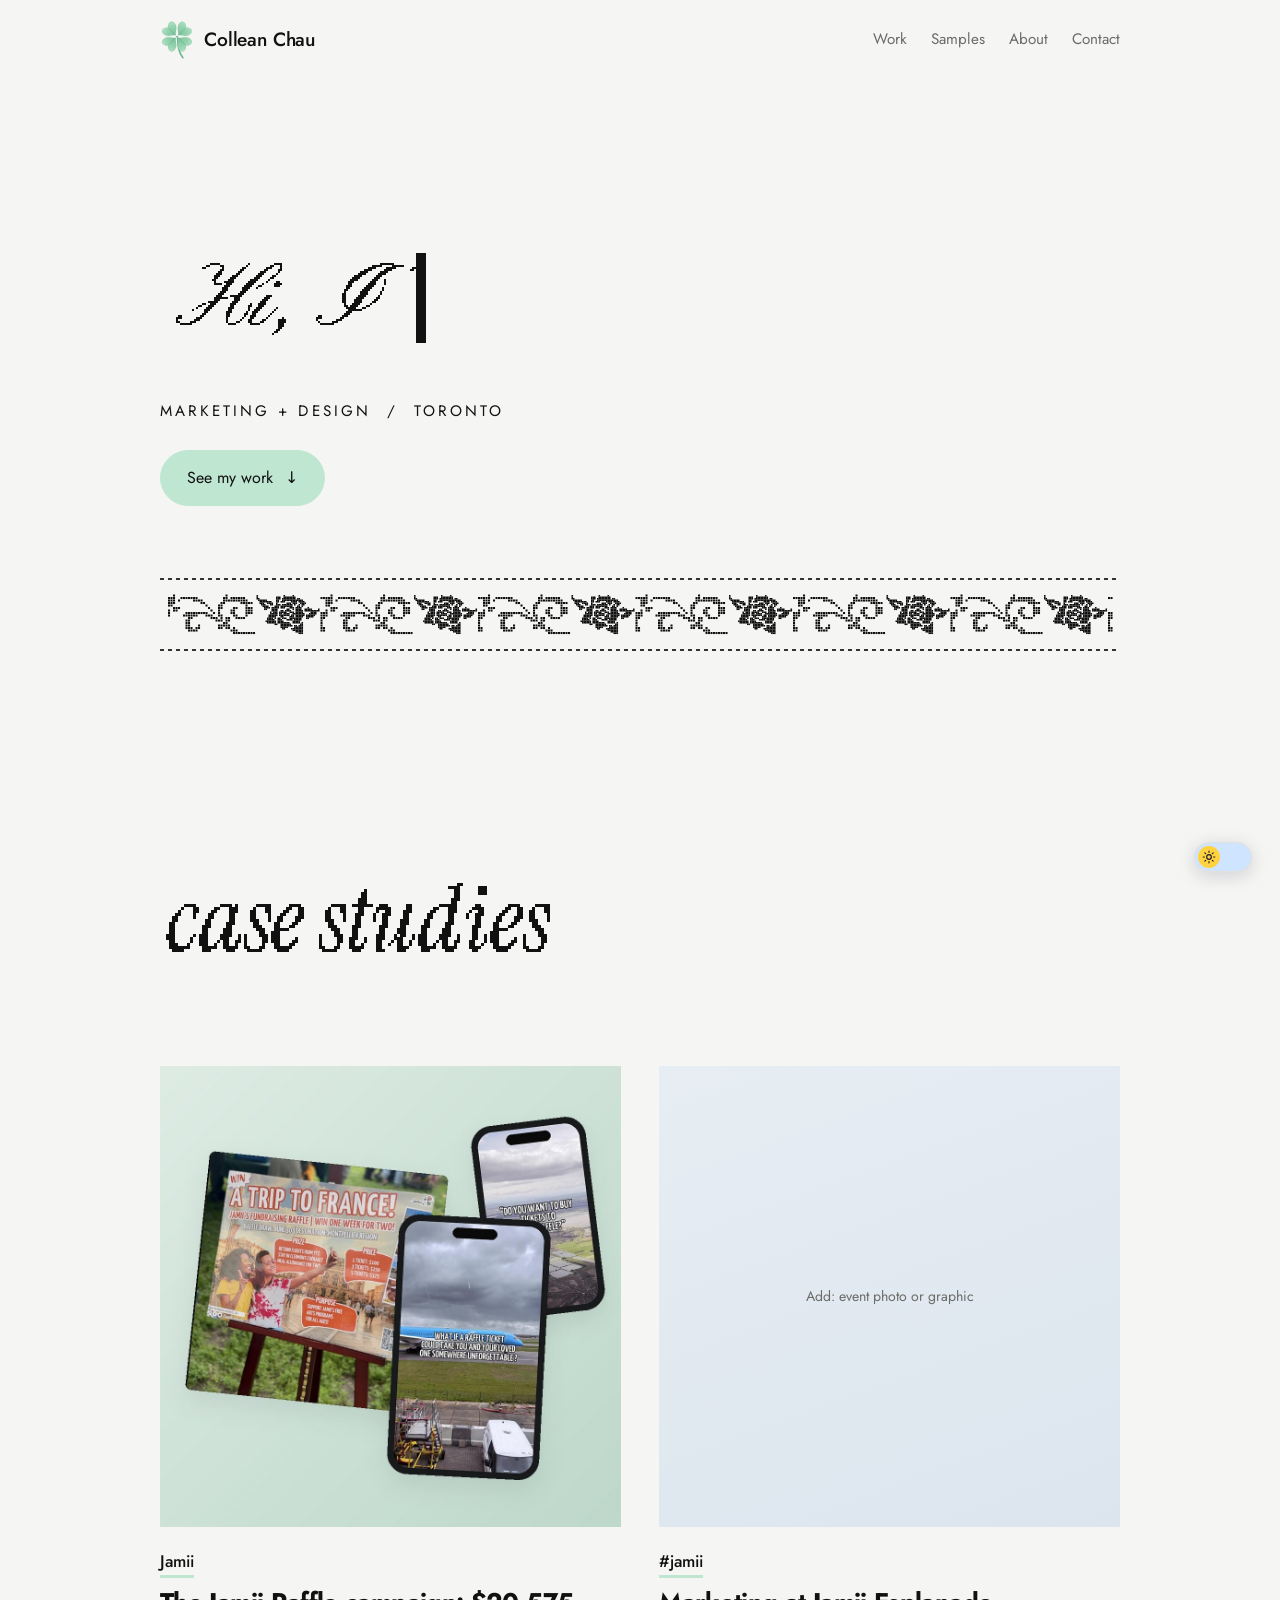
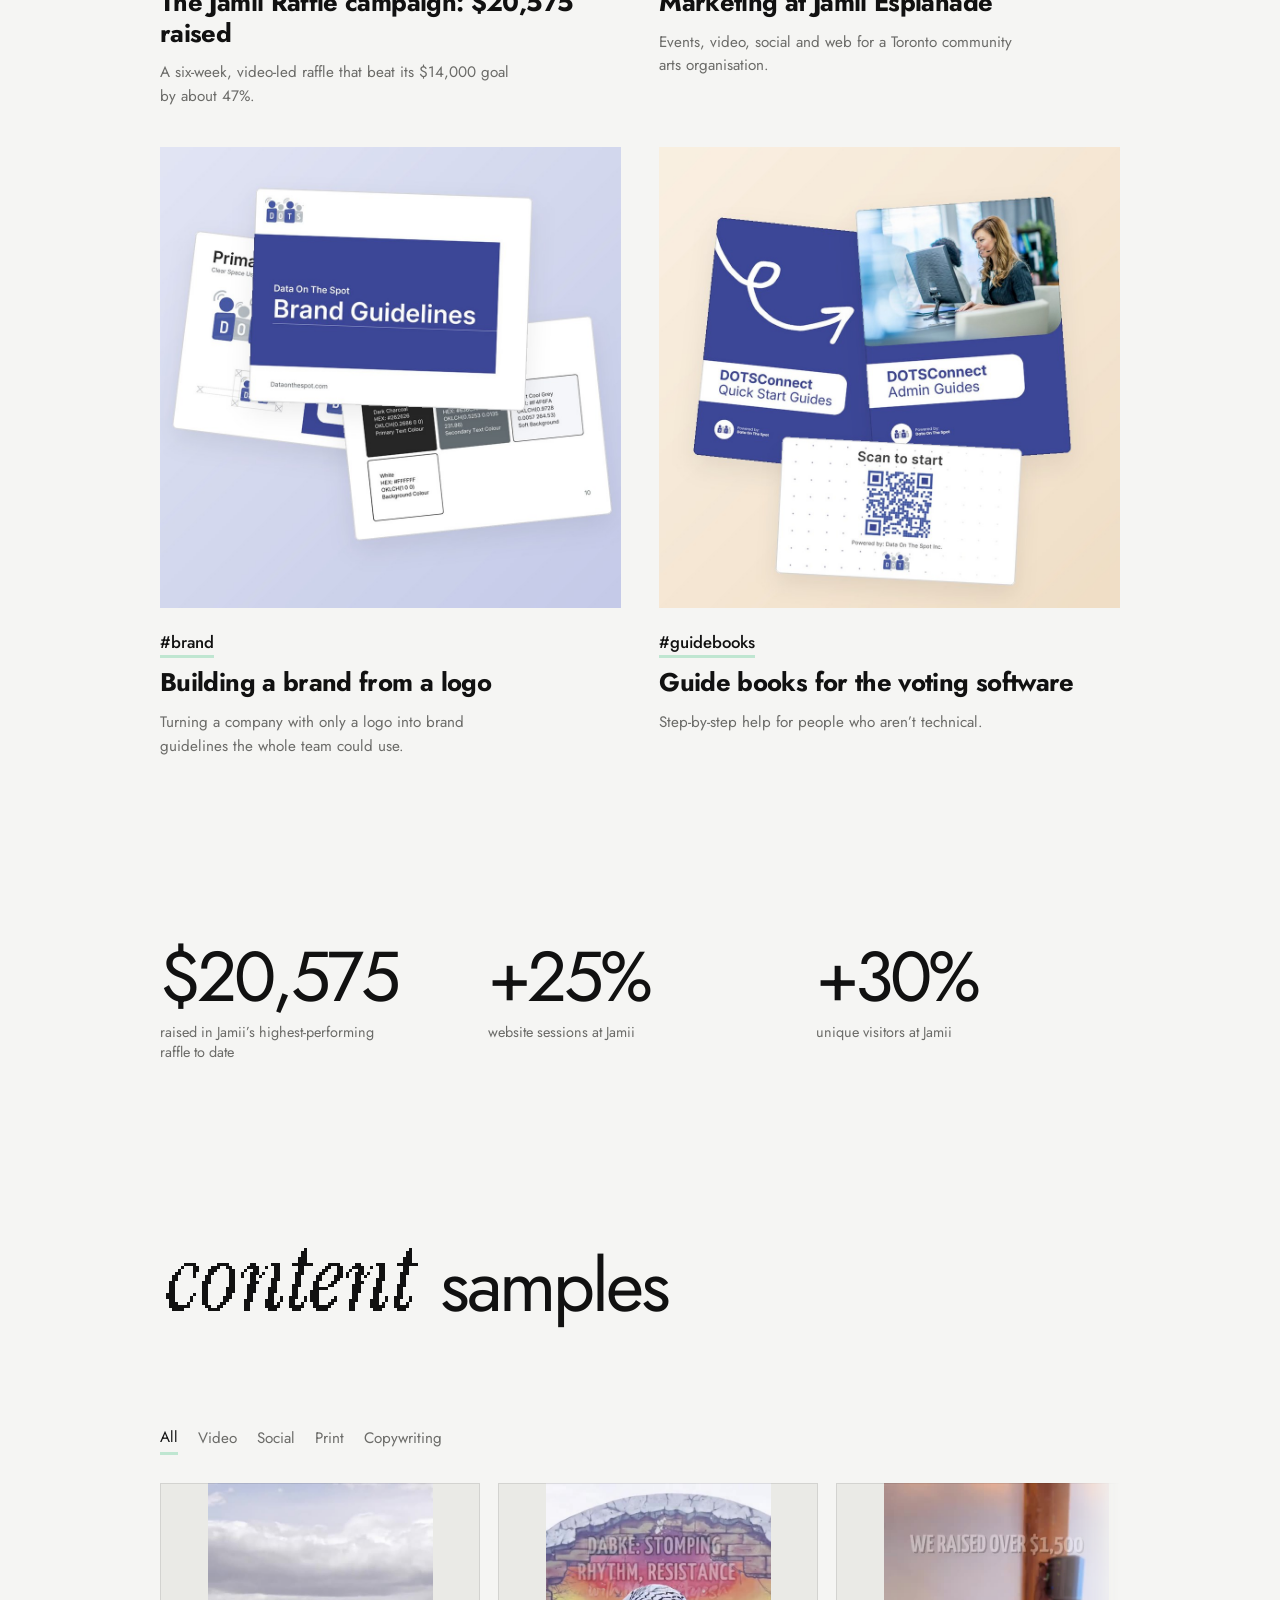
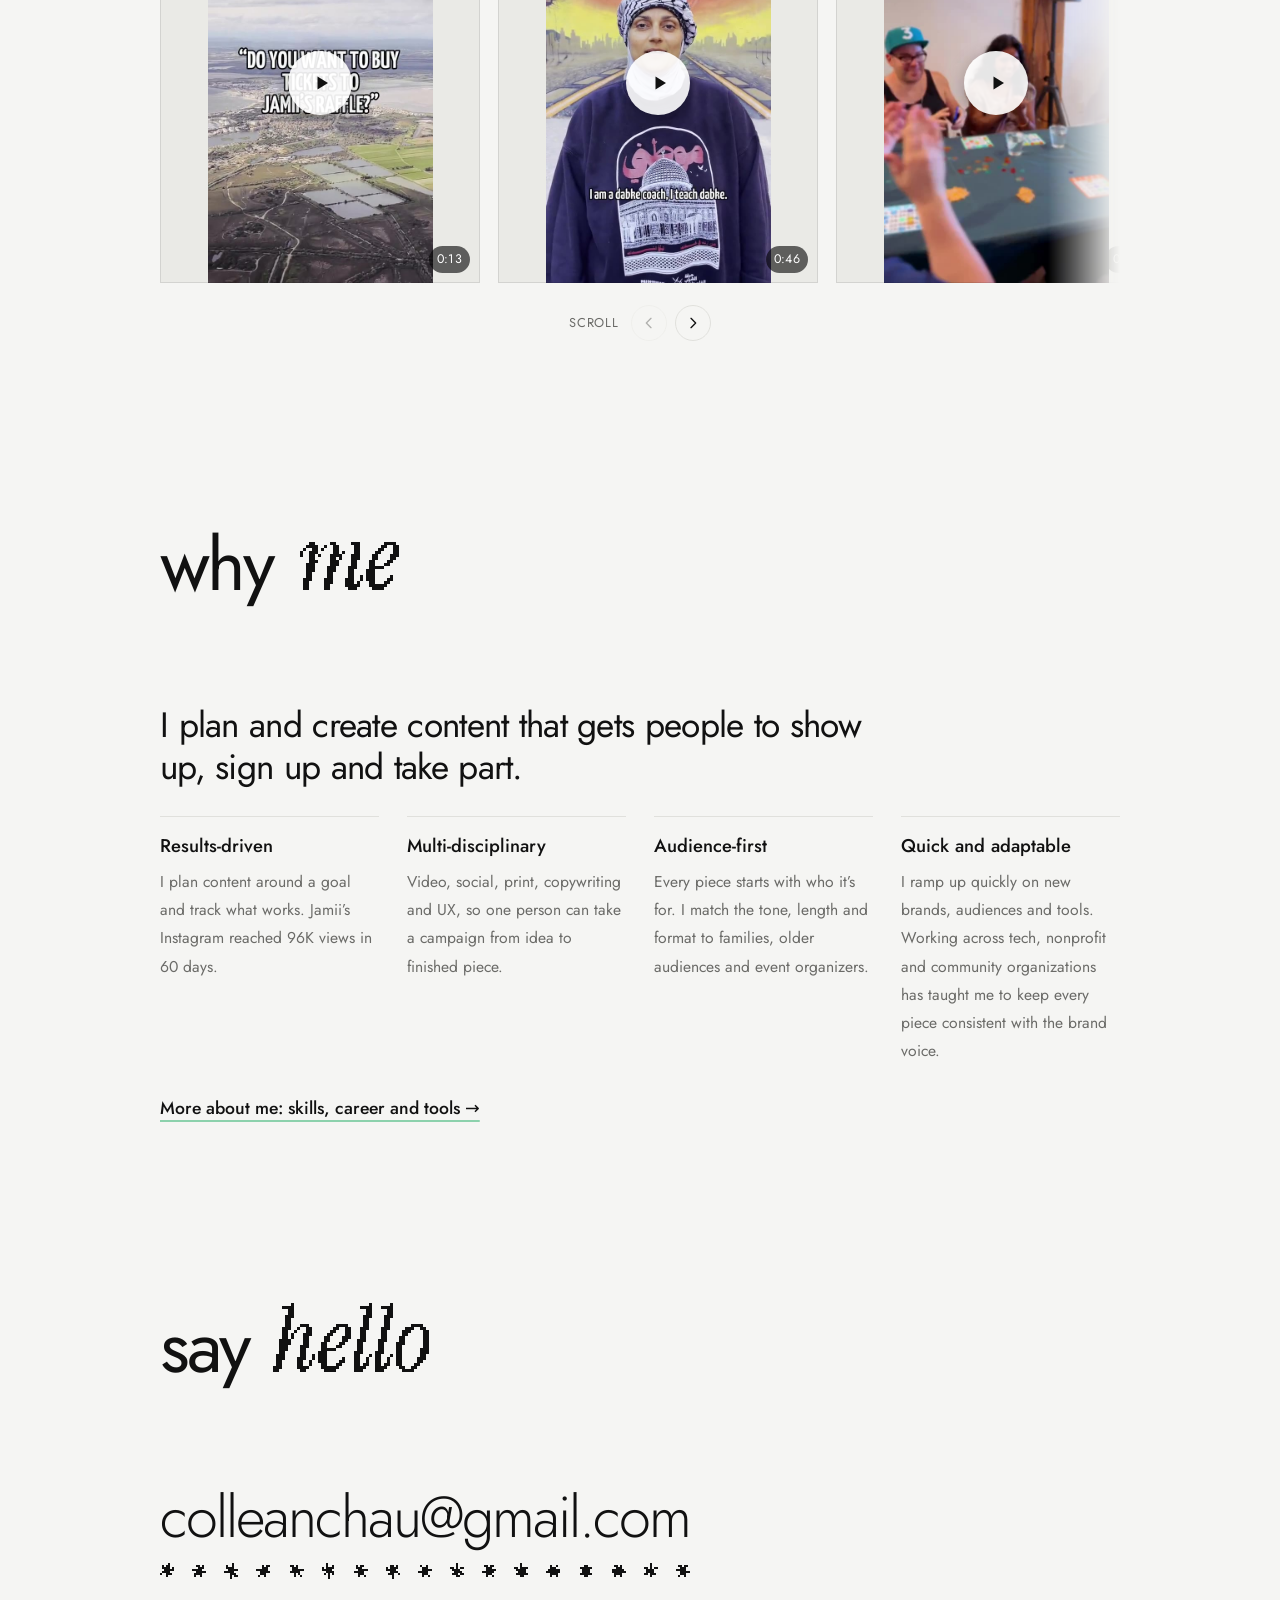
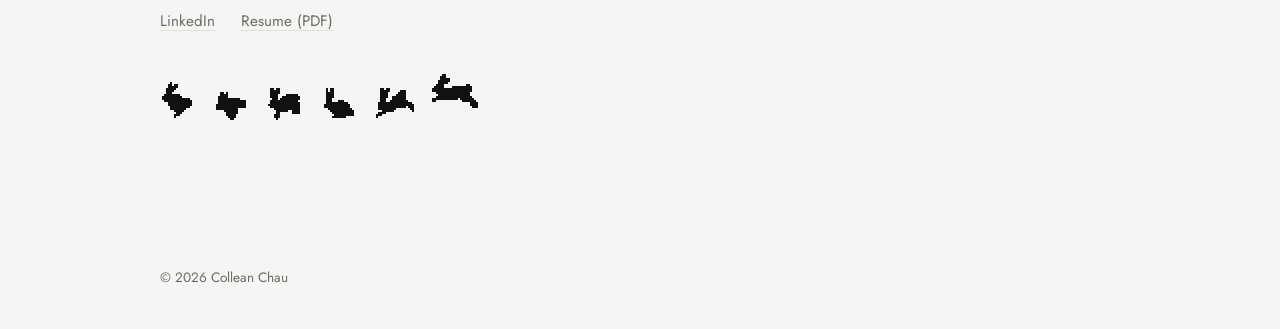
==== commit c17d1704: "Jamii raffle card: board + reels mockup Co-Authored-By: Claude Sonnet 5.5 <noreply@anthropic.com> Cl" ====
--- a/index.html
+++ b/index.html
@@ -442,7 +442,7 @@
 <section id="work">
 <h2><canvas class="pxi" data-text="case studies" role="img" aria-label="case studies"></canvas></h2>
 <ul class="pins">
-<li class="pin"><div class="img img-ban" style="--bgc:#DDE8E1"><img src="raffle-card-board.jpg" alt="The raffle ticket booth board at the Jamii event: a trip to France, with prize, price and a QR code to buy tickets" loading="lazy"><div class="hv" aria-hidden="true"><img src="raffle-hv1.jpg" alt="" loading="lazy"><img src="raffle-hv2.jpg" alt="" loading="lazy"><img src="raffle-hv3.jpg" alt="" loading="lazy"><img src="raffle-hv4.jpg" alt="" loading="lazy"></div></div><div class="pt"><p class="tag">Jamii</p><h3><a class="open" href="raffle.html">The Jamii Raffle campaign: $20,575 raised</a></h3><p class="cd">A six-week, video-led raffle that beat its $14,000 goal by about 47%.</p></div></li>
+<li class="pin"><div class="img img-ban" style="--bgc:#DDE8E1"><img src="raffle-card-mock.jpg" alt="The Jamii raffle: the ticket booth board at the event next to two of the raffle promo videos on phones" loading="lazy"><div class="hv" aria-hidden="true"><img src="raffle-hv1.jpg" alt="" loading="lazy"><img src="raffle-hv2.jpg" alt="" loading="lazy"><img src="raffle-hv3.jpg" alt="" loading="lazy"><img src="raffle-hv4.jpg" alt="" loading="lazy"></div></div><div class="pt"><p class="tag">Jamii</p><h3><a class="open" href="raffle.html">The Jamii Raffle campaign: $20,575 raised</a></h3><p class="cd">A six-week, video-led raffle that beat its $14,000 goal by about 47%.</p></div></li>
 <li class="pin"><div class="img" style="--bgc:#DCE5EE"><span>Add: event photo or graphic</span></div><div class="pt"><p class="tag">#jamii</p><h3><a class="open" href="jamii.html">Marketing at Jamii Esplanade</a></h3><p class="cd">Events, video, social and web for a Toronto community arts organisation.</p></div></li>
 <li class="pin"><div class="img img-ban" style="--bgc:#E3DFEA"><img src="dots-bg-card.jpg" alt="DOTS brand guidelines title page" loading="lazy"></div><div class="pt"><p class="tag">#brand</p><h3><a class="open" href="brand-guidelines.html">Building a brand from a logo</a></h3><p class="cd">Turning a company with only a logo into brand guidelines the whole team could use.</p></div></li>
 <li class="pin"><div class="img img-ban" style="--bgc:#E9DFD4"><img src="dots-gb-card.jpg" alt="DOTSConnect Admin Guides cover" loading="lazy"></div><div class="pt"><p class="tag">#guidebooks</p><h3><a class="open" href="guidebooks.html">Guide books for the voting software</a></h3><p class="cd">Step-by-step help for people who aren’t technical.</p></div></li>
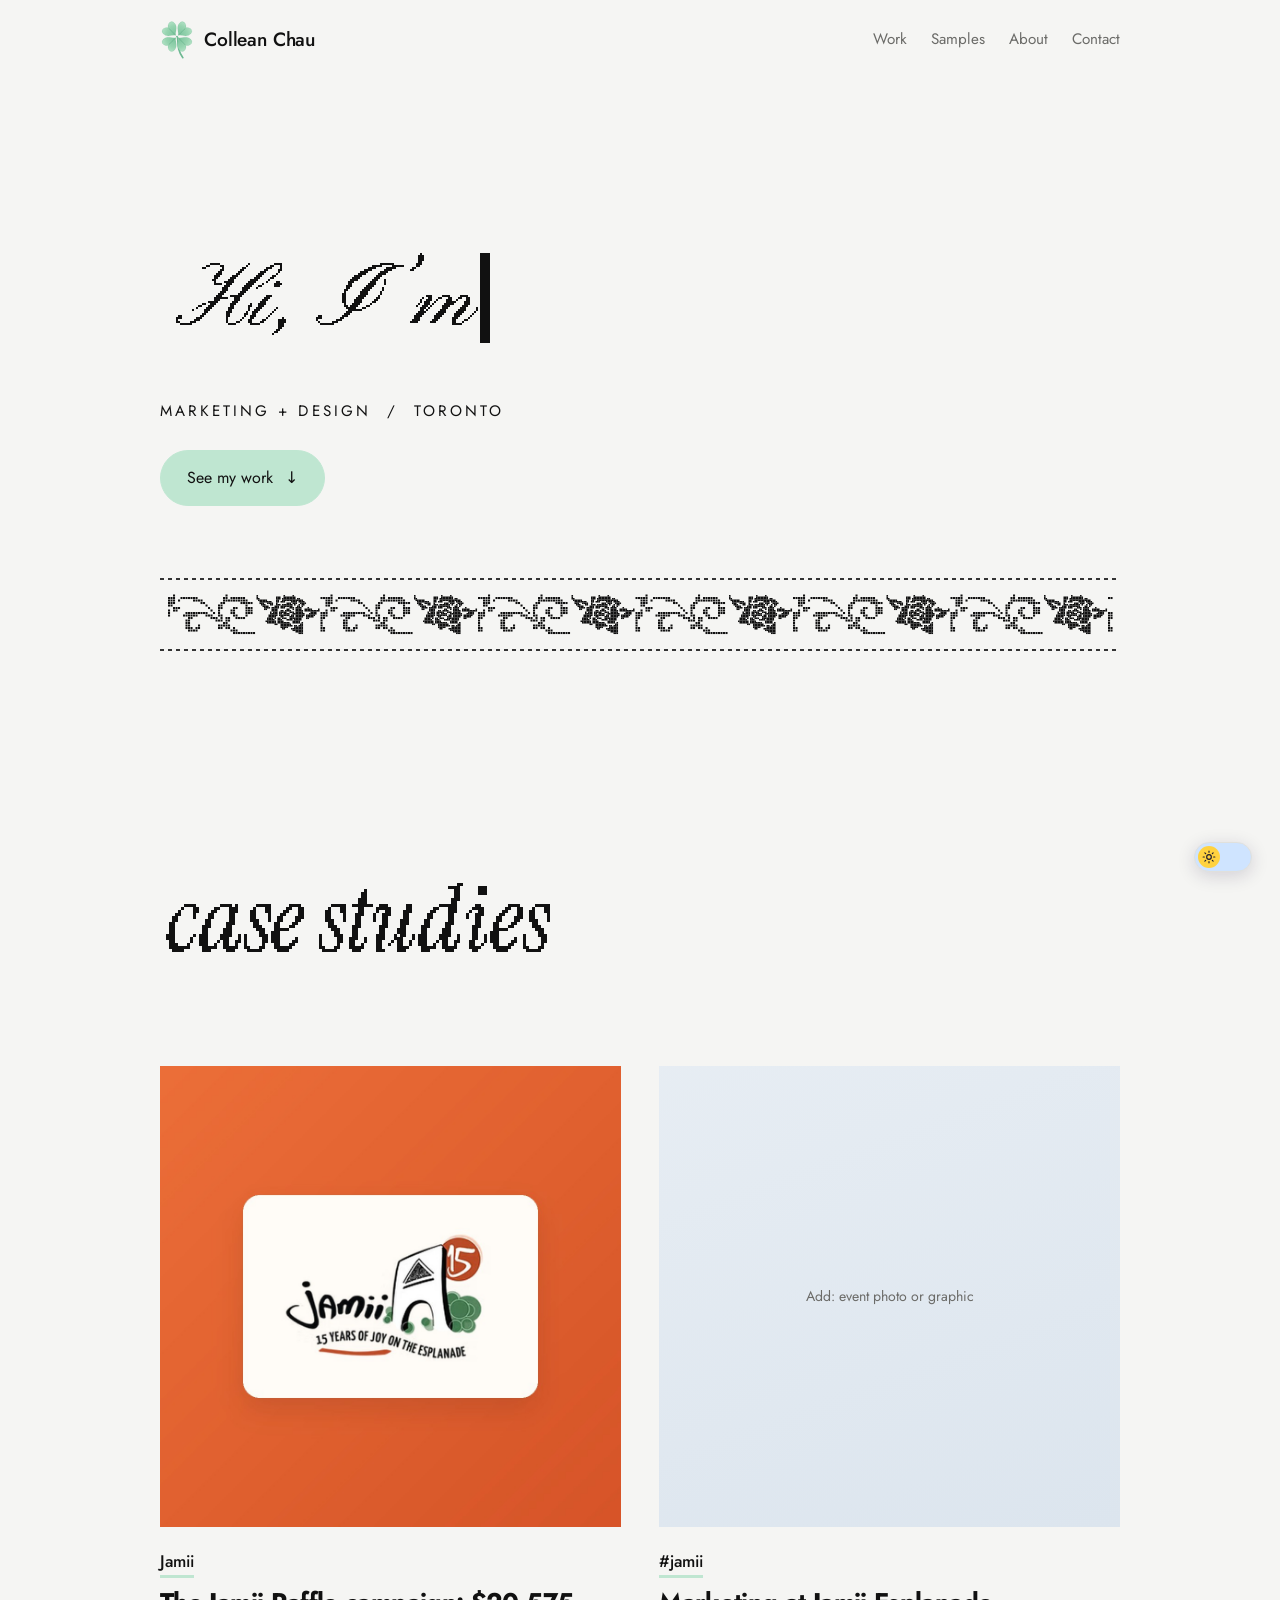
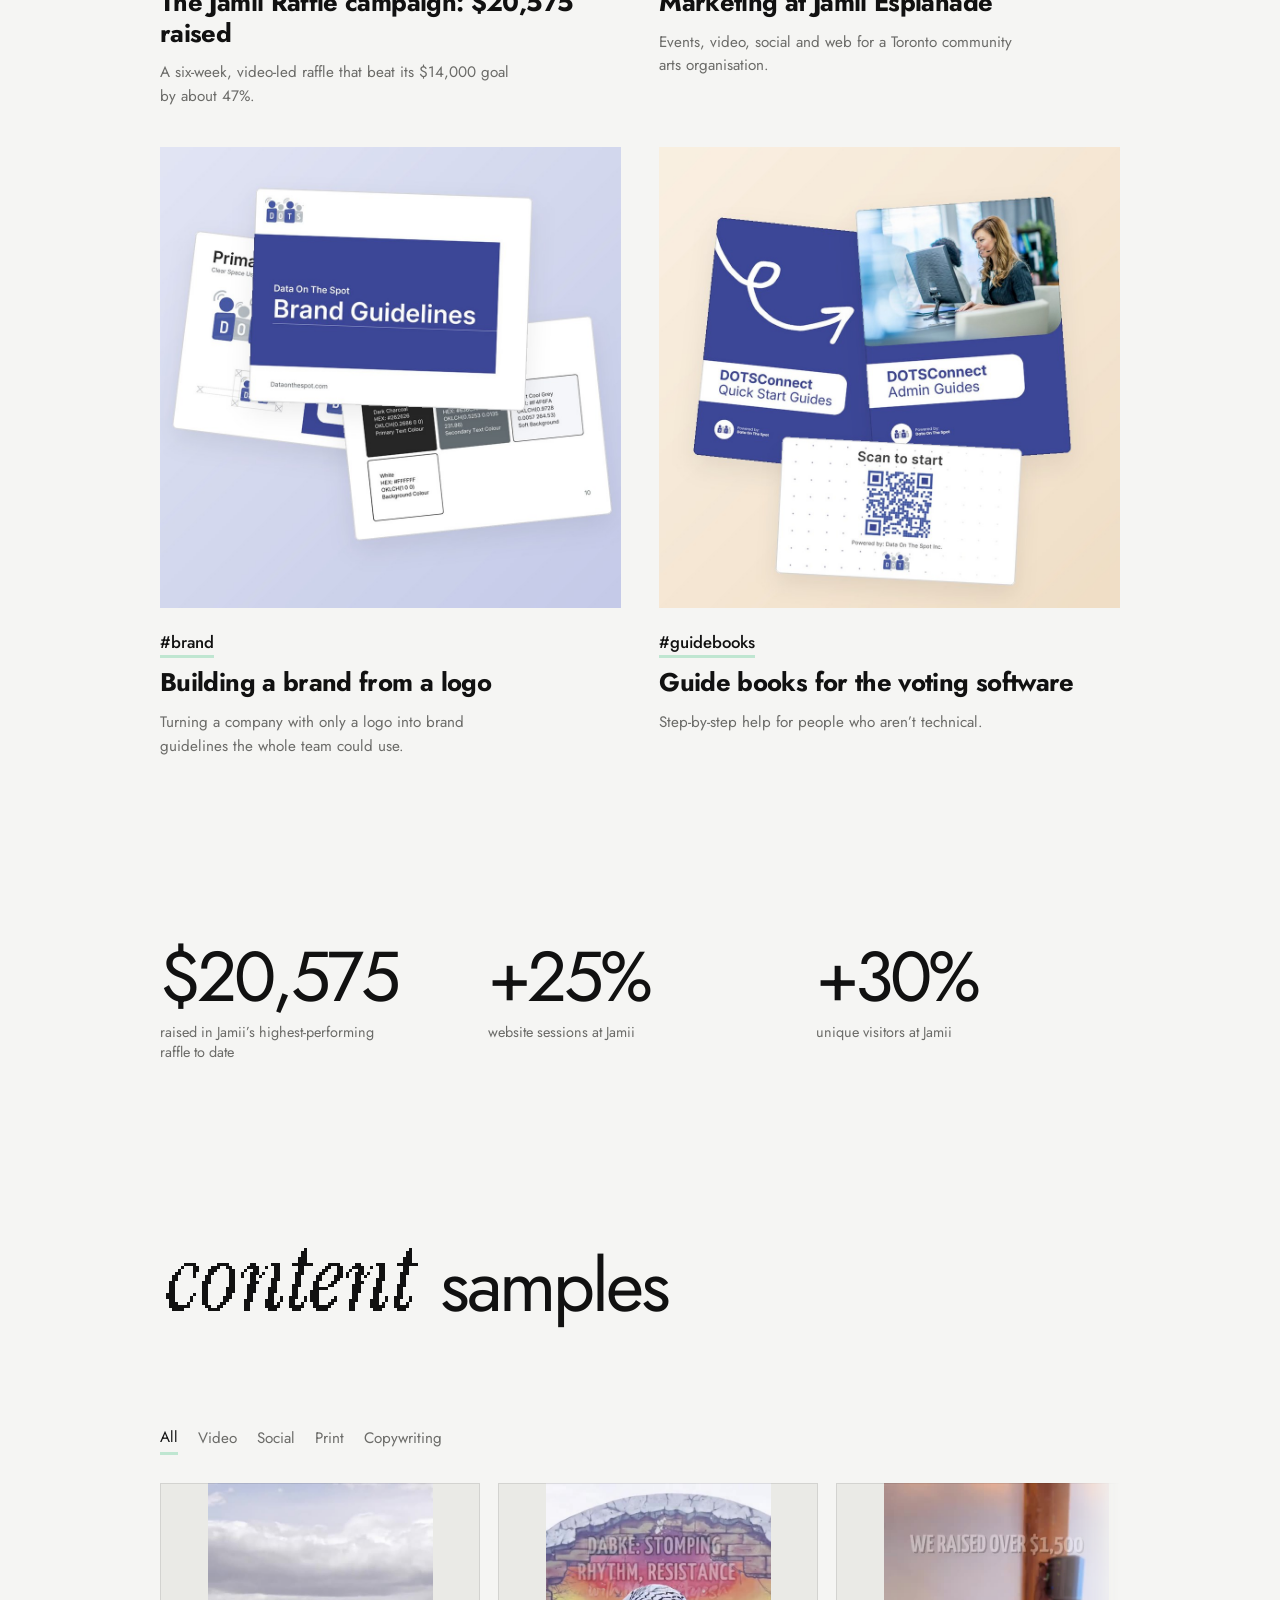
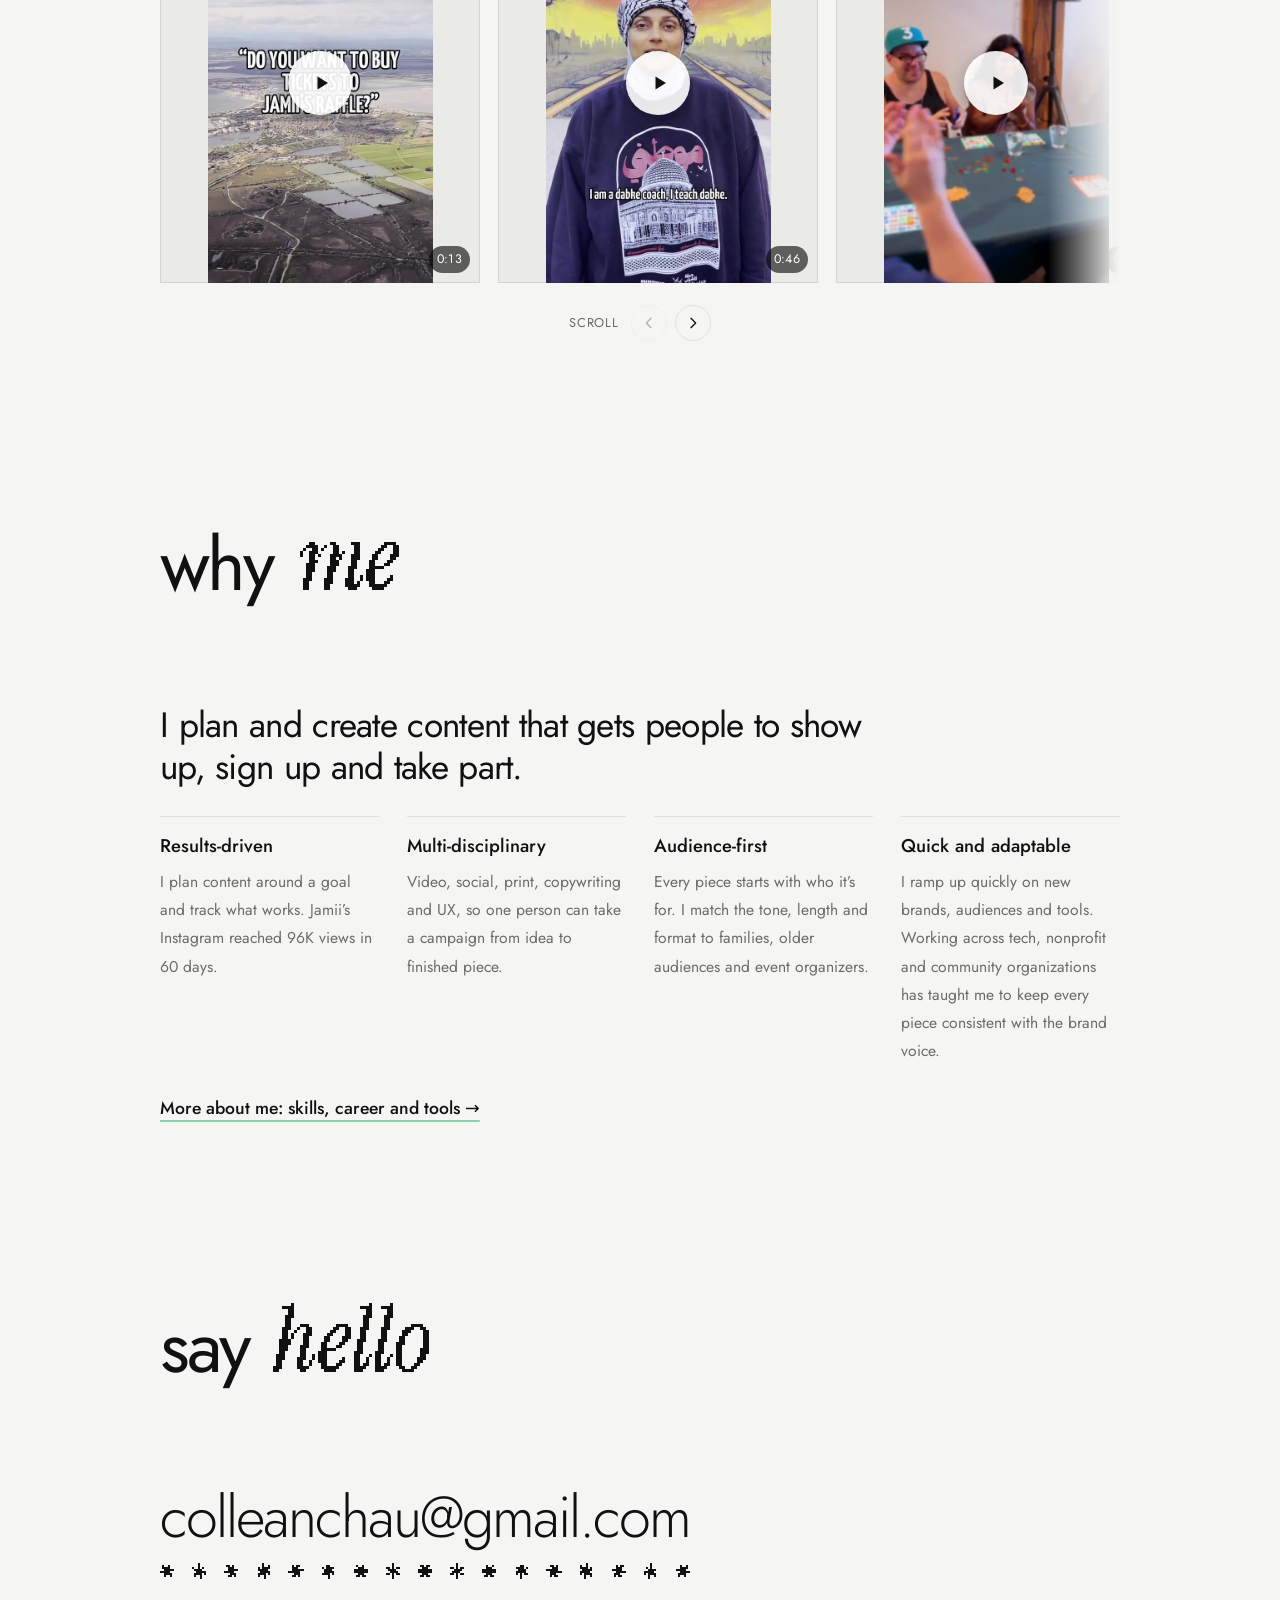
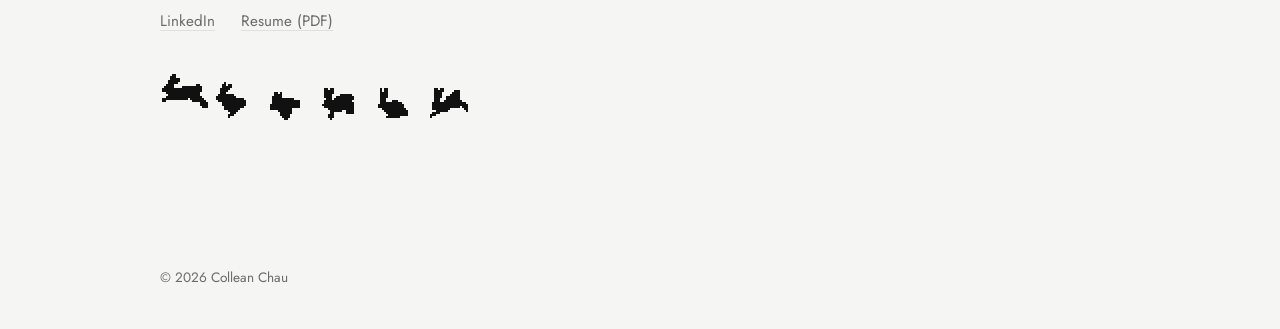
==== commit 5d467ec9: "Jamii raffle card: logo on orange Co-Authored-By: Claude Sonnet 5.5 <noreply@anthropic.com> Claude-S" ====
--- a/index.html
+++ b/index.html
@@ -442,7 +442,7 @@
 <section id="work">
 <h2><canvas class="pxi" data-text="case studies" role="img" aria-label="case studies"></canvas></h2>
 <ul class="pins">
-<li class="pin"><div class="img img-ban" style="--bgc:#DDE8E1"><img src="raffle-card-mock.jpg" alt="The Jamii raffle: the ticket booth board at the event next to two of the raffle promo videos on phones" loading="lazy"><div class="hv" aria-hidden="true"><img src="raffle-hv1.jpg" alt="" loading="lazy"><img src="raffle-hv2.jpg" alt="" loading="lazy"><img src="raffle-hv3.jpg" alt="" loading="lazy"><img src="raffle-hv4.jpg" alt="" loading="lazy"></div></div><div class="pt"><p class="tag">Jamii</p><h3><a class="open" href="raffle.html">The Jamii Raffle campaign: $20,575 raised</a></h3><p class="cd">A six-week, video-led raffle that beat its $14,000 goal by about 47%.</p></div></li>
+<li class="pin"><div class="img img-ban" style="--bgc:#DDE8E1"><img src="raffle-card-logo.jpg" alt="Jamii logo: 15 years of joy on the Esplanade, on an orange background" loading="lazy"><div class="hv" aria-hidden="true"><img src="raffle-hv1.jpg" alt="" loading="lazy"><img src="raffle-hv2.jpg" alt="" loading="lazy"><img src="raffle-hv3.jpg" alt="" loading="lazy"><img src="raffle-hv4.jpg" alt="" loading="lazy"></div></div><div class="pt"><p class="tag">Jamii</p><h3><a class="open" href="raffle.html">The Jamii Raffle campaign: $20,575 raised</a></h3><p class="cd">A six-week, video-led raffle that beat its $14,000 goal by about 47%.</p></div></li>
 <li class="pin"><div class="img" style="--bgc:#DCE5EE"><span>Add: event photo or graphic</span></div><div class="pt"><p class="tag">#jamii</p><h3><a class="open" href="jamii.html">Marketing at Jamii Esplanade</a></h3><p class="cd">Events, video, social and web for a Toronto community arts organisation.</p></div></li>
 <li class="pin"><div class="img img-ban" style="--bgc:#E3DFEA"><img src="dots-bg-card.jpg" alt="DOTS brand guidelines title page" loading="lazy"></div><div class="pt"><p class="tag">#brand</p><h3><a class="open" href="brand-guidelines.html">Building a brand from a logo</a></h3><p class="cd">Turning a company with only a logo into brand guidelines the whole team could use.</p></div></li>
 <li class="pin"><div class="img img-ban" style="--bgc:#E9DFD4"><img src="dots-gb-card.jpg" alt="DOTSConnect Admin Guides cover" loading="lazy"></div><div class="pt"><p class="tag">#guidebooks</p><h3><a class="open" href="guidebooks.html">Guide books for the voting software</a></h3><p class="cd">Step-by-step help for people who aren’t technical.</p></div></li>
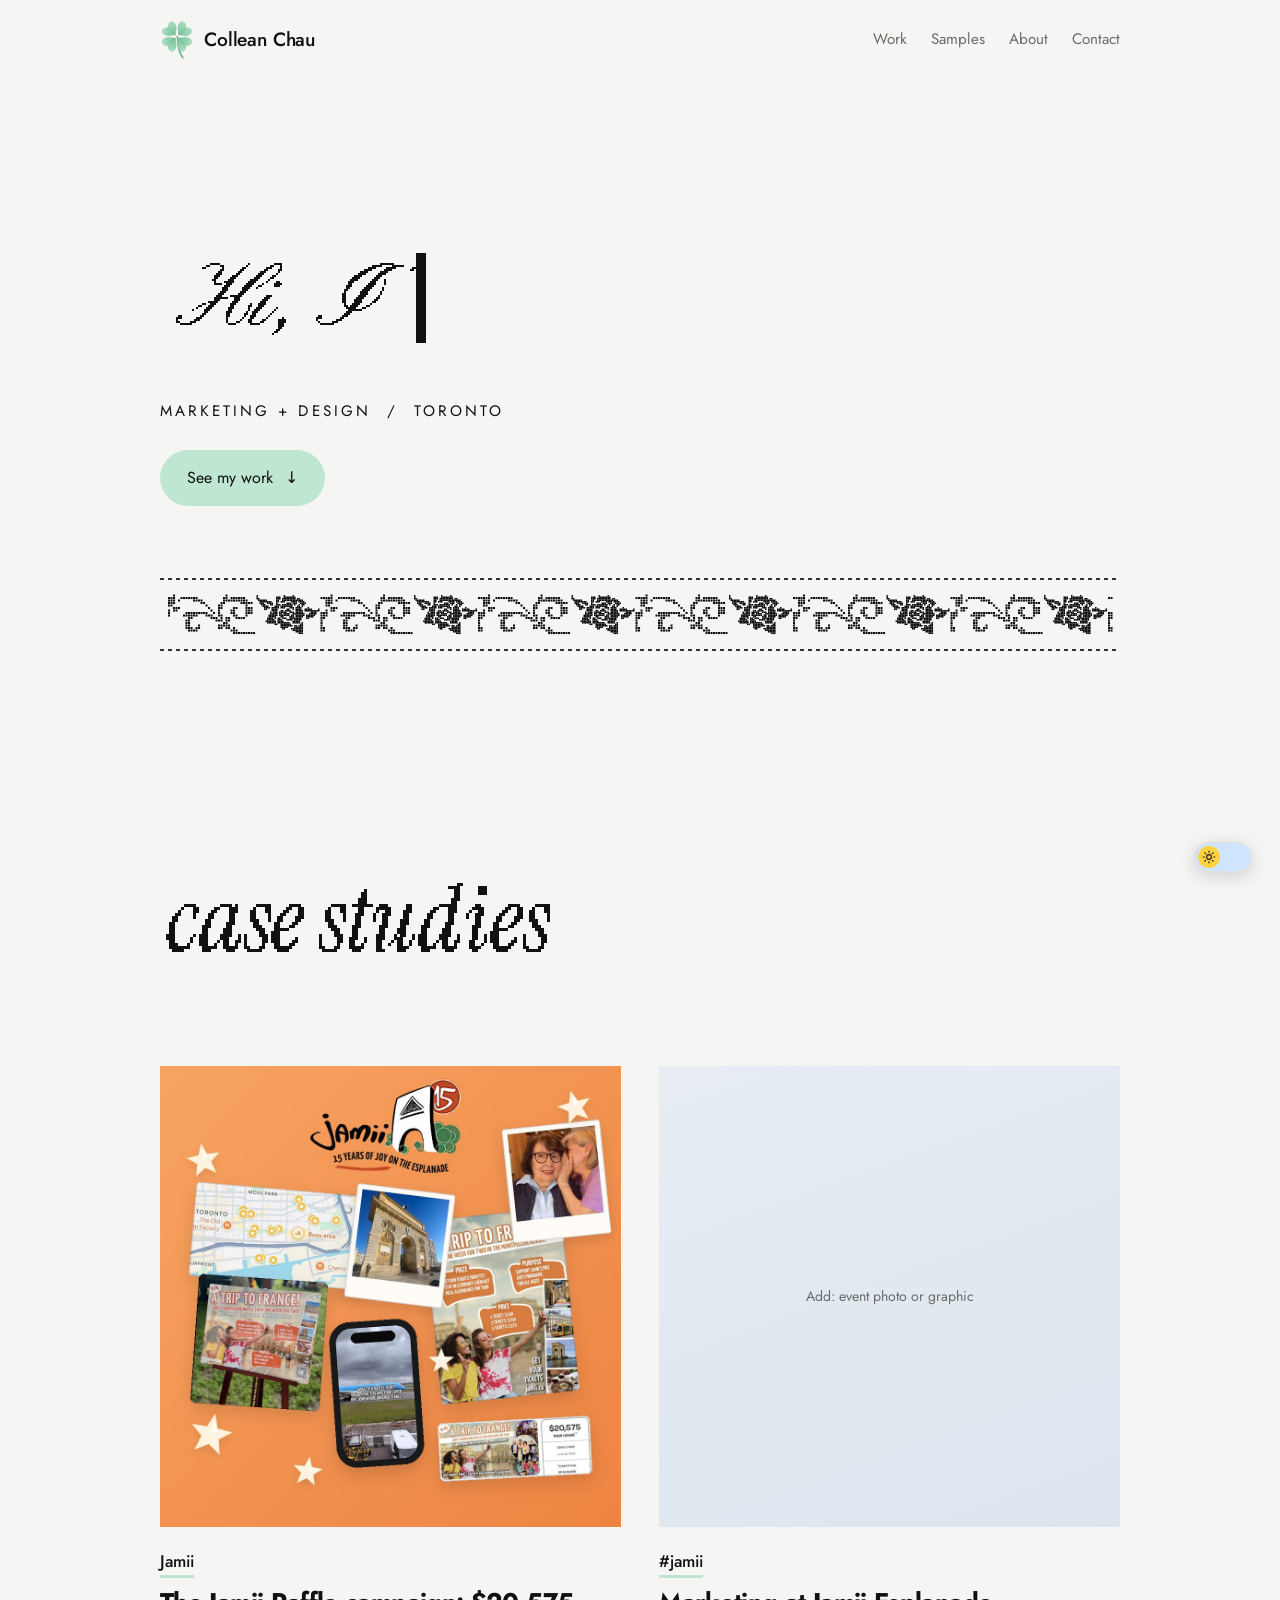
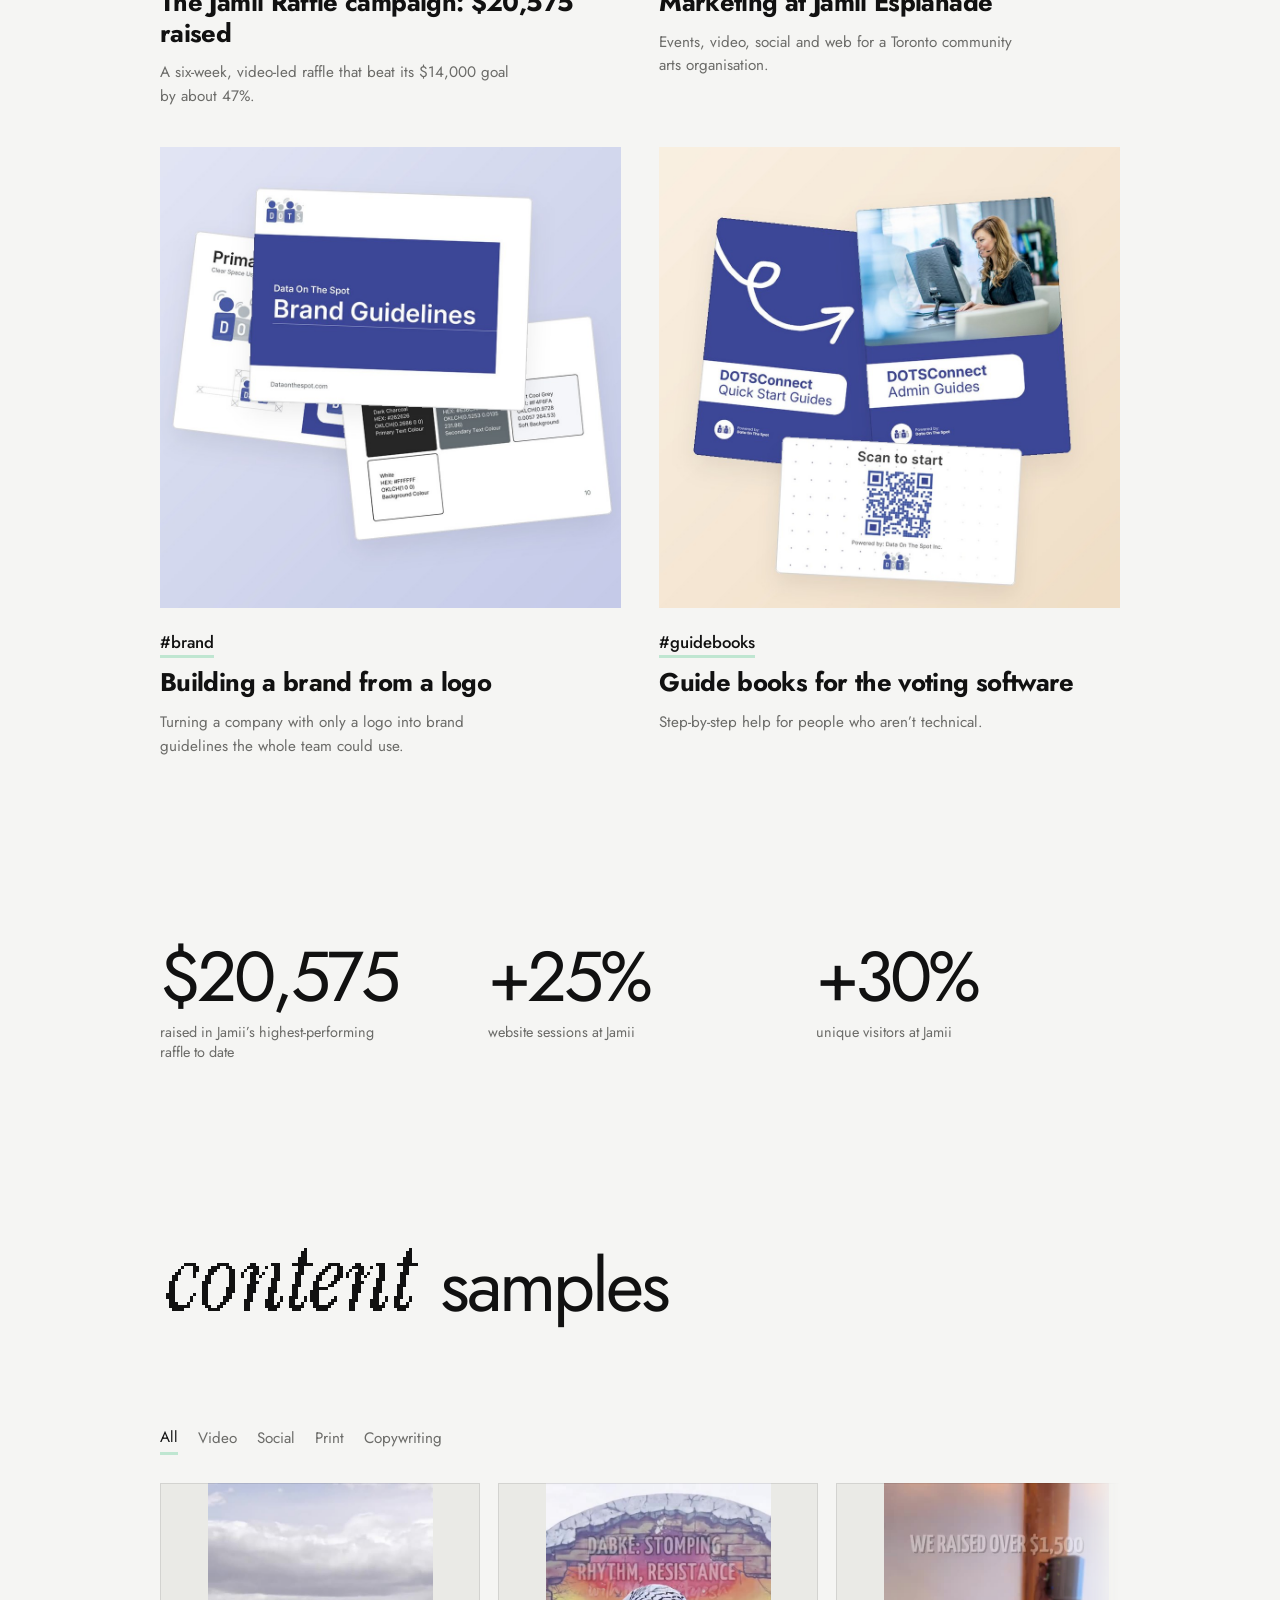
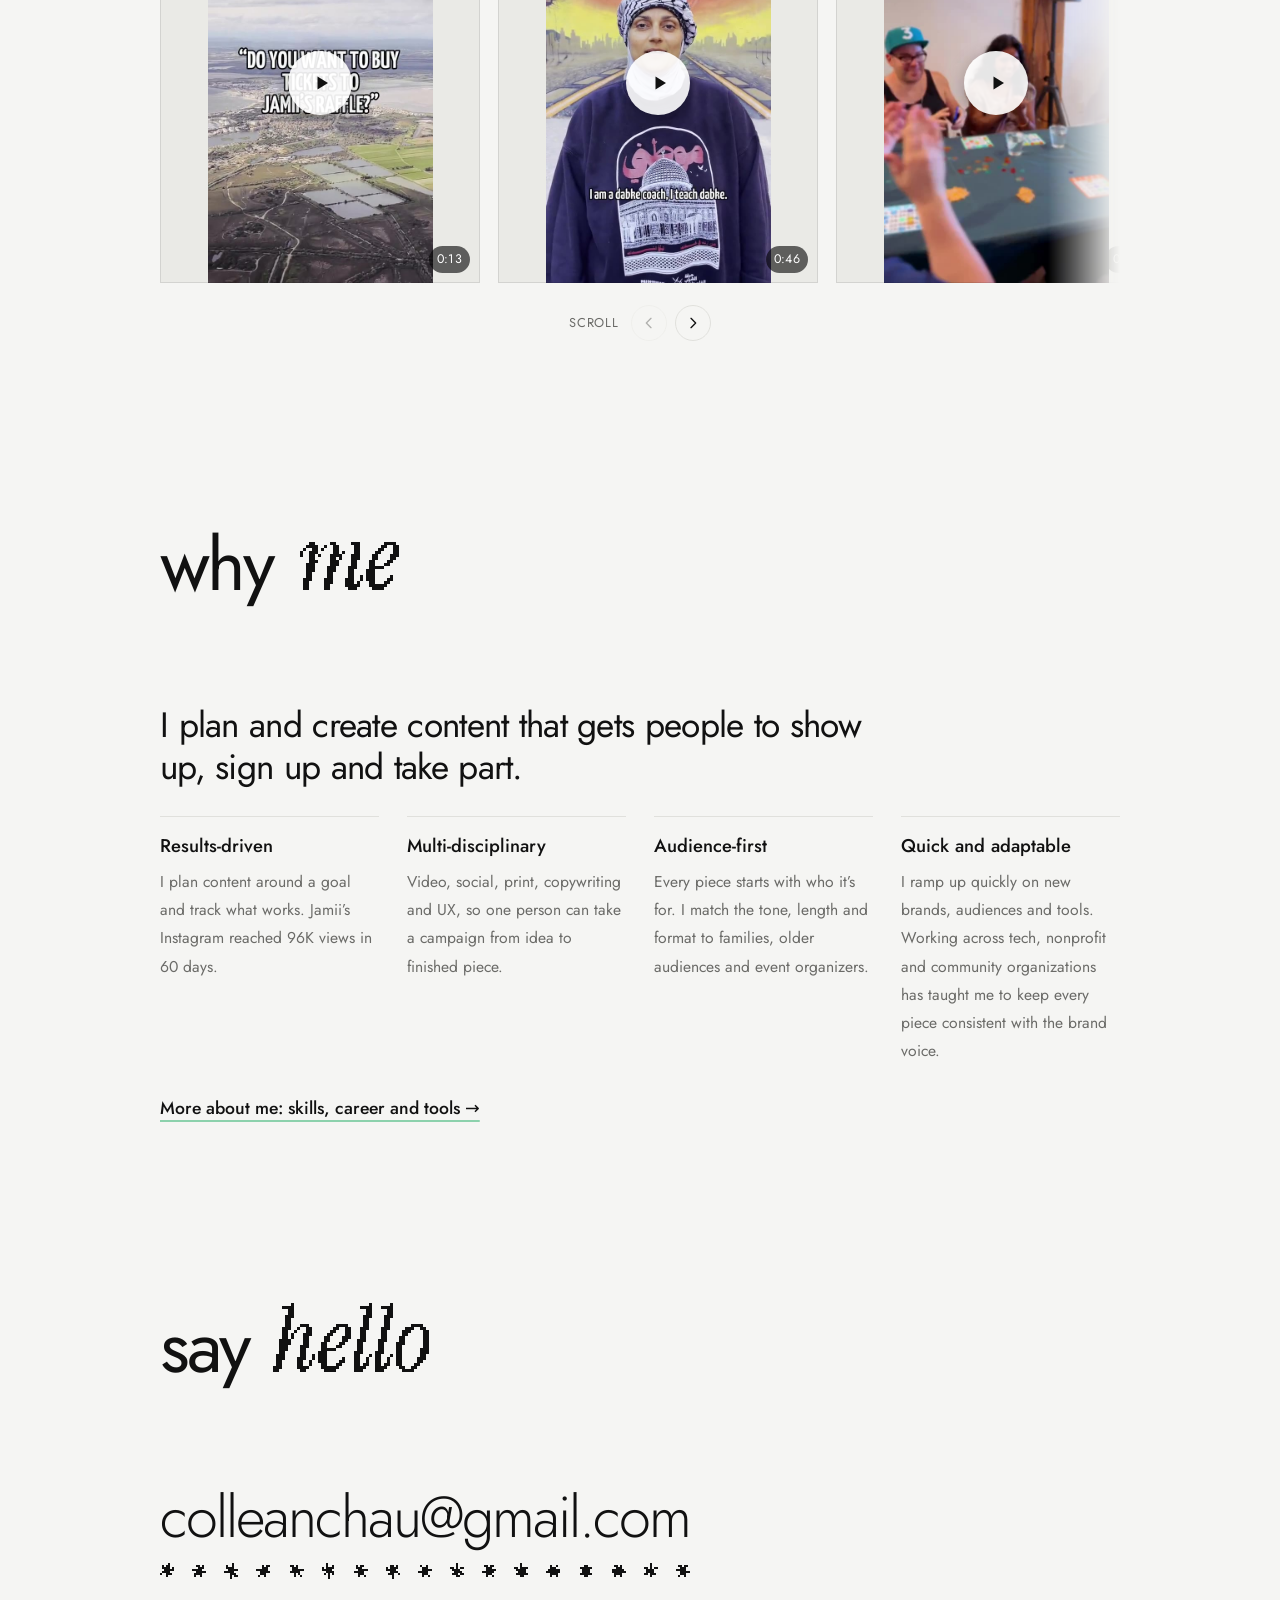
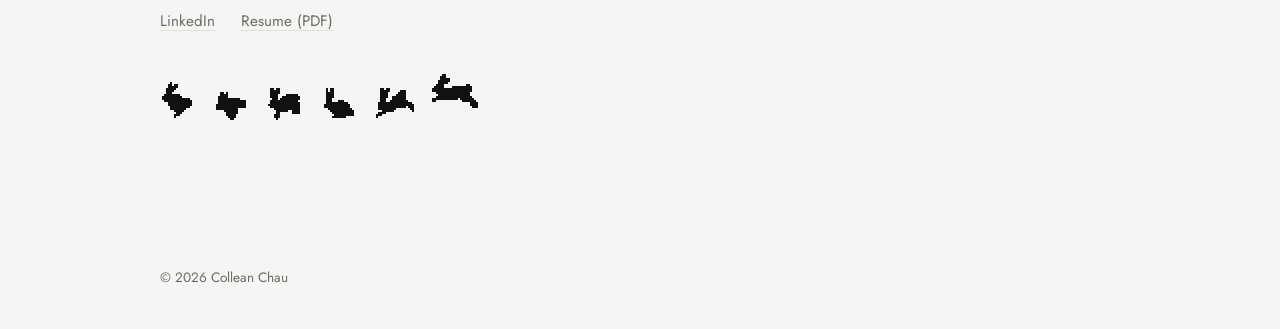
==== commit 4bc3c079: "Jamii raffle card: scrapbook collage cover Co-Authored-By: Claude Sonnet 5.5 <noreply@anthropic.com>" ====
--- a/index.html
+++ b/index.html
@@ -442,7 +442,7 @@
 <section id="work">
 <h2><canvas class="pxi" data-text="case studies" role="img" aria-label="case studies"></canvas></h2>
 <ul class="pins">
-<li class="pin"><div class="img img-ban" style="--bgc:#DDE8E1"><img src="raffle-card-logo.jpg" alt="Jamii logo: 15 years of joy on the Esplanade, on an orange background" loading="lazy"><div class="hv" aria-hidden="true"><img src="raffle-hv1.jpg" alt="" loading="lazy"><img src="raffle-hv2.jpg" alt="" loading="lazy"><img src="raffle-hv3.jpg" alt="" loading="lazy"><img src="raffle-hv4.jpg" alt="" loading="lazy"></div></div><div class="pt"><p class="tag">Jamii</p><h3><a class="open" href="raffle.html">The Jamii Raffle campaign: $20,575 raised</a></h3><p class="cd">A six-week, video-led raffle that beat its $14,000 goal by about 47%.</p></div></li>
+<li class="pin"><div class="img img-ban" style="--bgc:#DDE8E1"><img src="raffle-card-collage.jpg" alt="Jamii raffle campaign collage: the flyer, ticket map, booth board, event photos, a promo reel and the $20,575 total raised, under the Jamii logo" loading="lazy"><div class="hv" aria-hidden="true"><img src="raffle-hv1.jpg" alt="" loading="lazy"><img src="raffle-hv2.jpg" alt="" loading="lazy"><img src="raffle-hv3.jpg" alt="" loading="lazy"><img src="raffle-hv4.jpg" alt="" loading="lazy"></div></div><div class="pt"><p class="tag">Jamii</p><h3><a class="open" href="raffle.html">The Jamii Raffle campaign: $20,575 raised</a></h3><p class="cd">A six-week, video-led raffle that beat its $14,000 goal by about 47%.</p></div></li>
 <li class="pin"><div class="img" style="--bgc:#DCE5EE"><span>Add: event photo or graphic</span></div><div class="pt"><p class="tag">#jamii</p><h3><a class="open" href="jamii.html">Marketing at Jamii Esplanade</a></h3><p class="cd">Events, video, social and web for a Toronto community arts organisation.</p></div></li>
 <li class="pin"><div class="img img-ban" style="--bgc:#E3DFEA"><img src="dots-bg-card.jpg" alt="DOTS brand guidelines title page" loading="lazy"></div><div class="pt"><p class="tag">#brand</p><h3><a class="open" href="brand-guidelines.html">Building a brand from a logo</a></h3><p class="cd">Turning a company with only a logo into brand guidelines the whole team could use.</p></div></li>
 <li class="pin"><div class="img img-ban" style="--bgc:#E9DFD4"><img src="dots-gb-card.jpg" alt="DOTSConnect Admin Guides cover" loading="lazy"></div><div class="pt"><p class="tag">#guidebooks</p><h3><a class="open" href="guidebooks.html">Guide books for the voting software</a></h3><p class="cd">Step-by-step help for people who aren’t technical.</p></div></li>
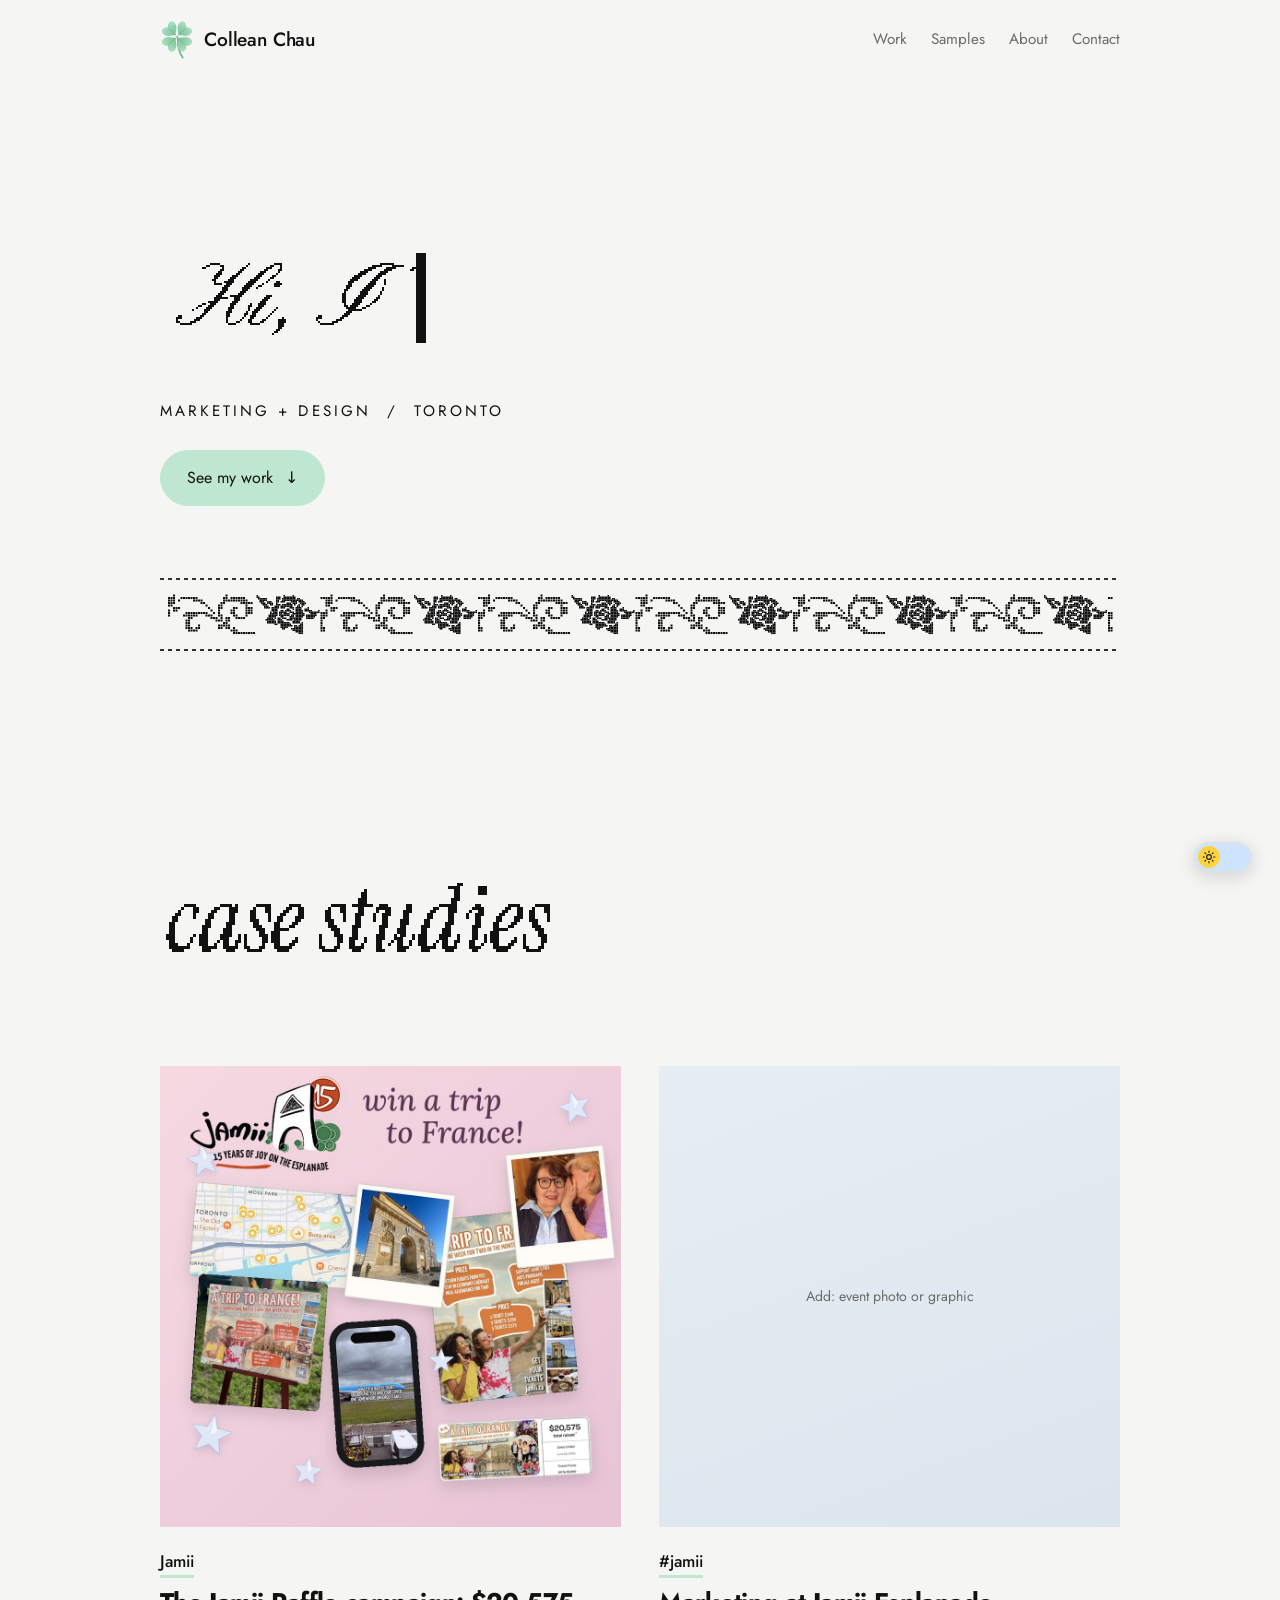
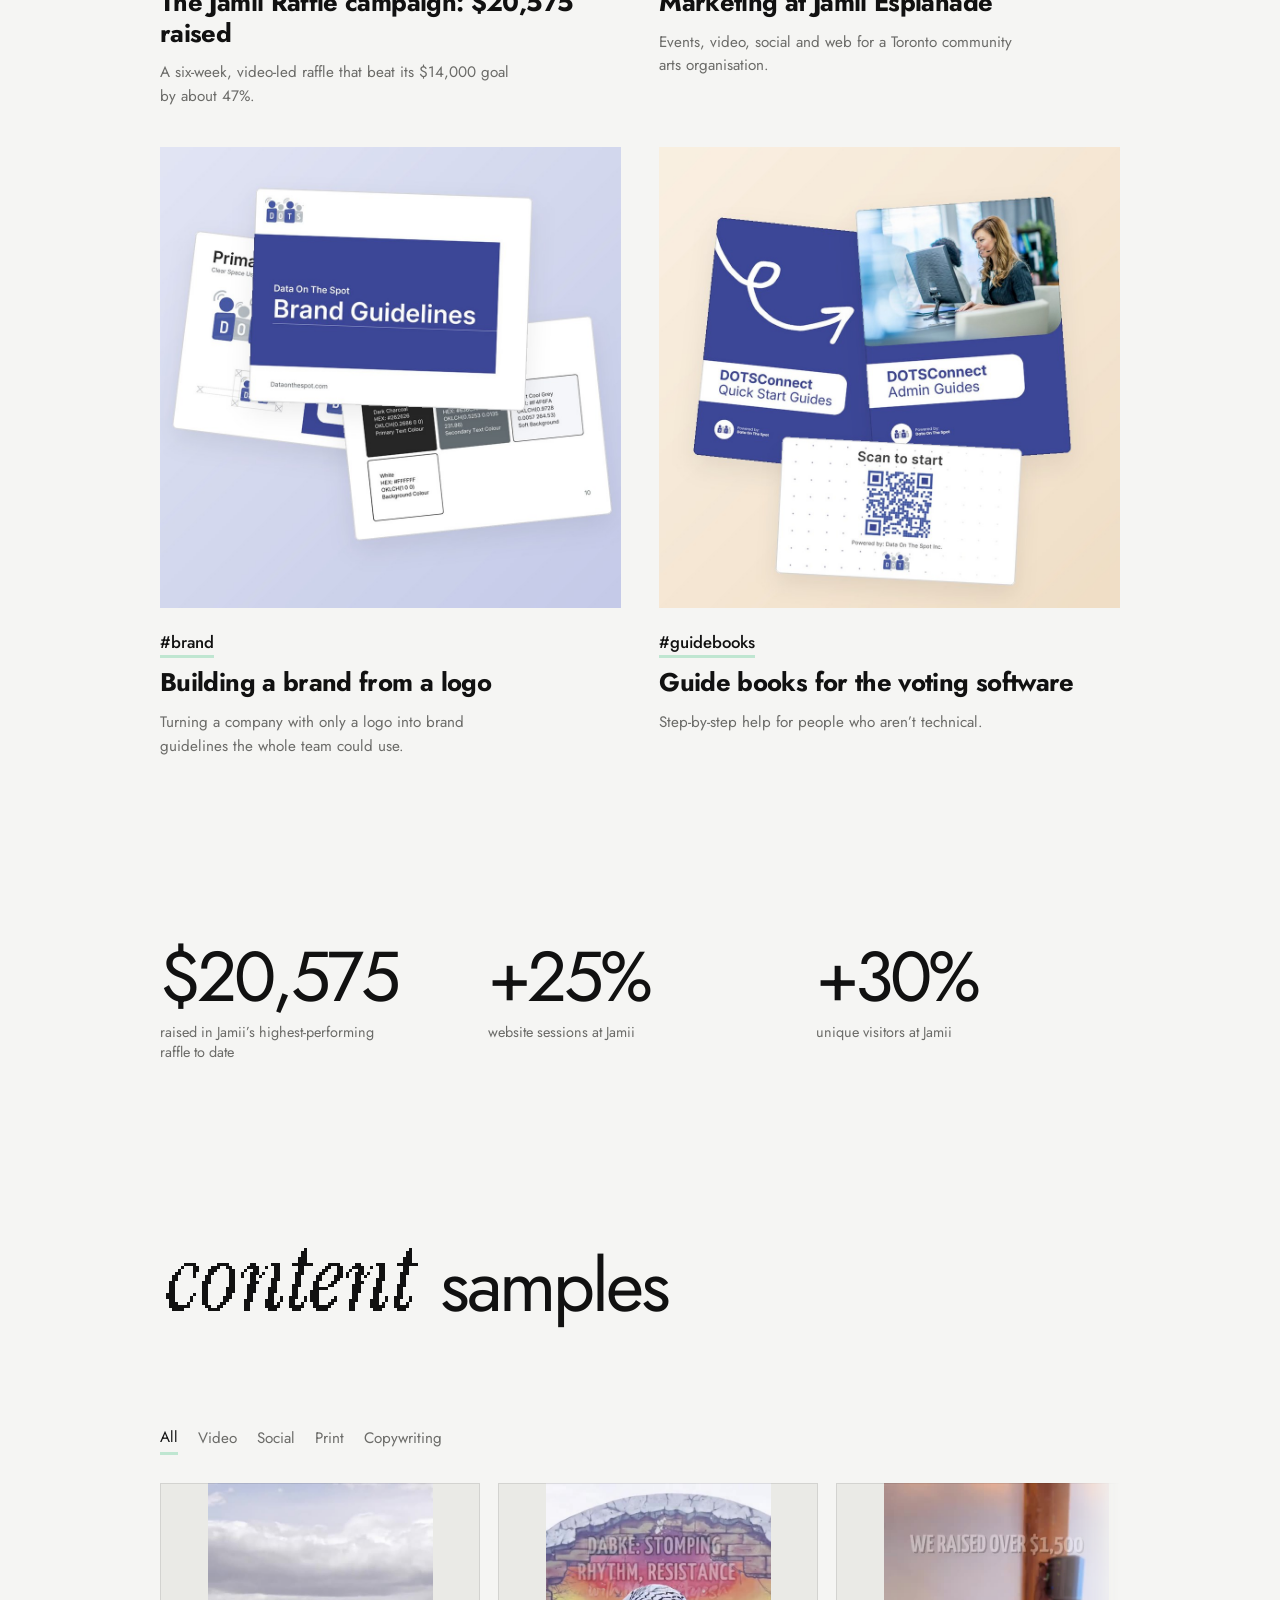
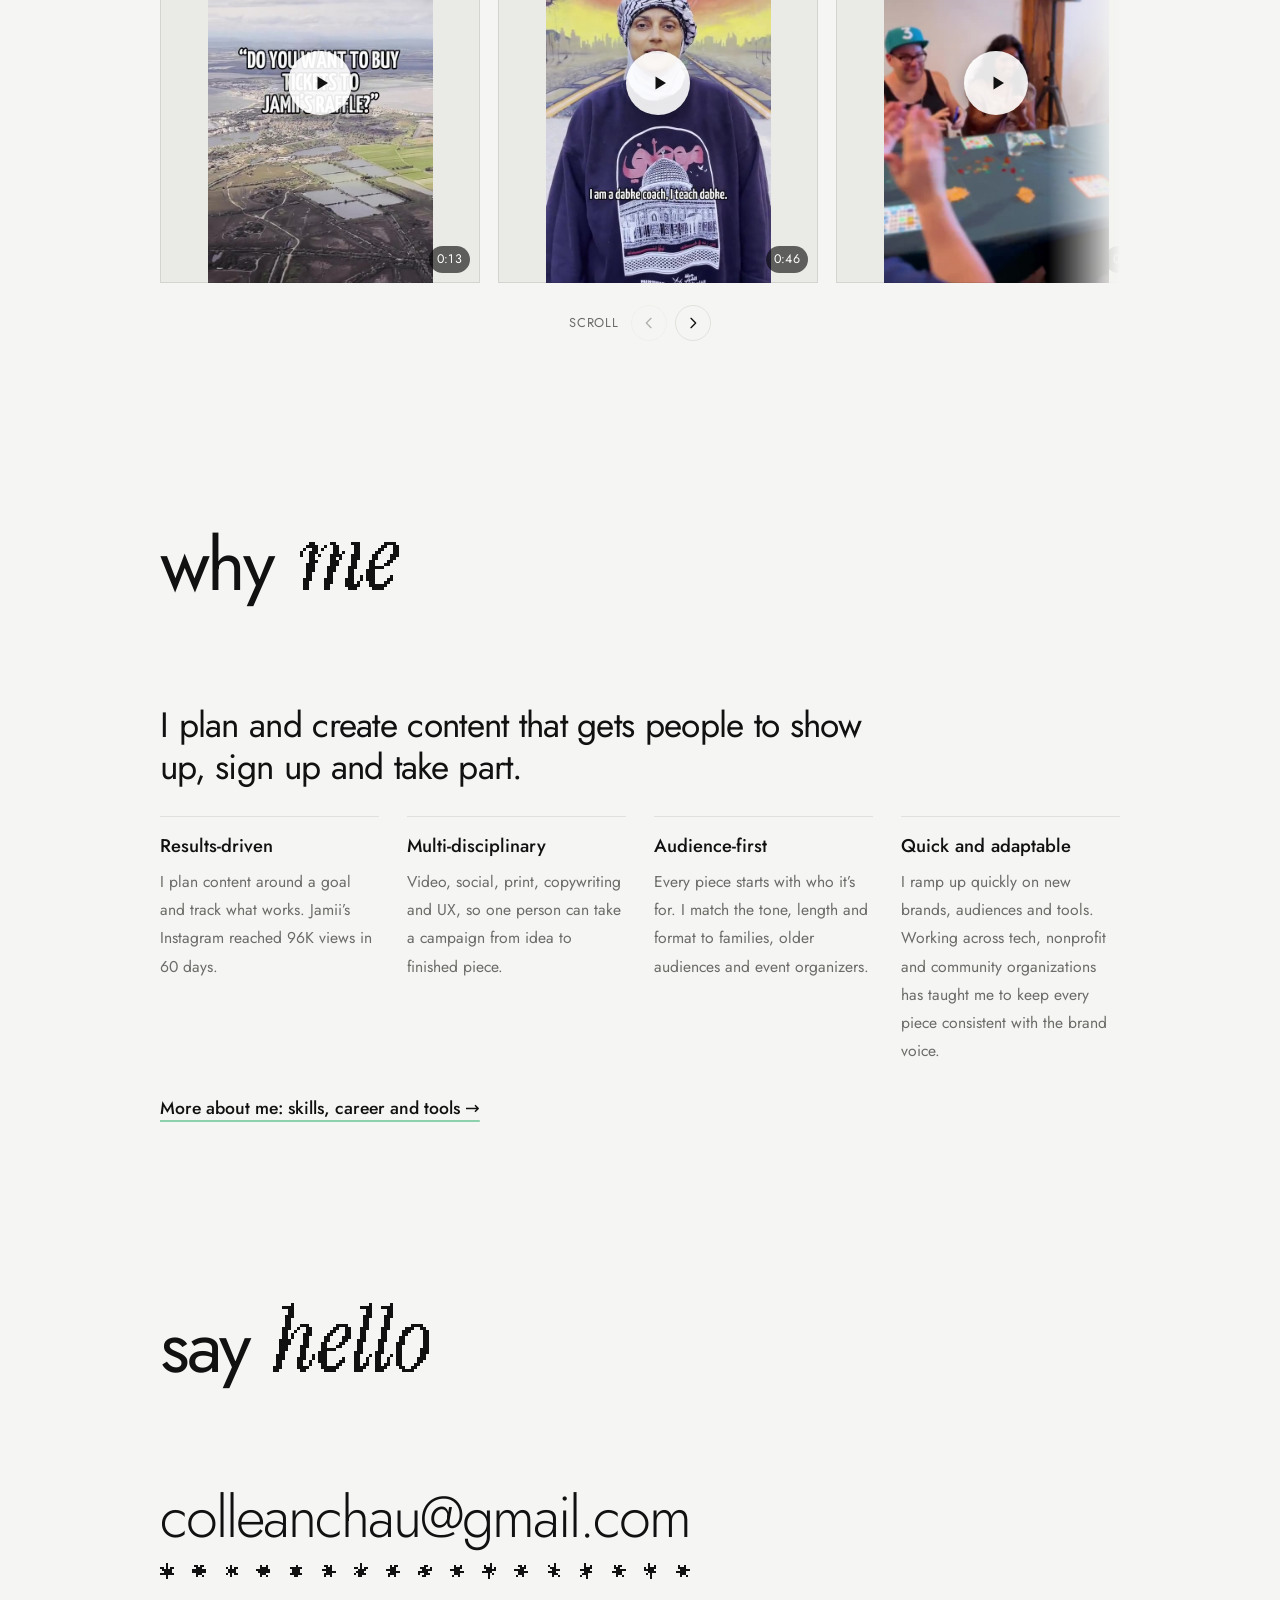
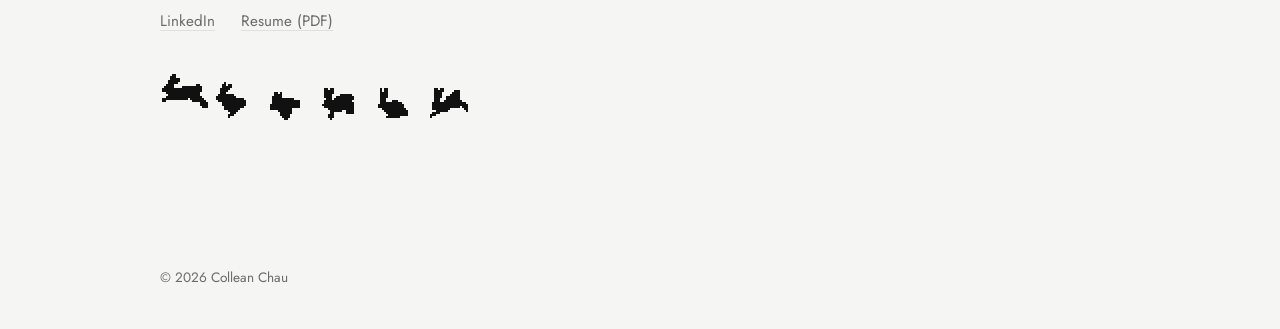
==== commit 944dd351: "Jamii raffle card: pastel collage with italic title Co-Authored-By: Claude Sonnet 5.5 <noreply@anthr" ====
--- a/index.html
+++ b/index.html
@@ -442,7 +442,7 @@
 <section id="work">
 <h2><canvas class="pxi" data-text="case studies" role="img" aria-label="case studies"></canvas></h2>
 <ul class="pins">
-<li class="pin"><div class="img img-ban" style="--bgc:#DDE8E1"><img src="raffle-card-collage.jpg" alt="Jamii raffle campaign collage: the flyer, ticket map, booth board, event photos, a promo reel and the $20,575 total raised, under the Jamii logo" loading="lazy"><div class="hv" aria-hidden="true"><img src="raffle-hv1.jpg" alt="" loading="lazy"><img src="raffle-hv2.jpg" alt="" loading="lazy"><img src="raffle-hv3.jpg" alt="" loading="lazy"><img src="raffle-hv4.jpg" alt="" loading="lazy"></div></div><div class="pt"><p class="tag">Jamii</p><h3><a class="open" href="raffle.html">The Jamii Raffle campaign: $20,575 raised</a></h3><p class="cd">A six-week, video-led raffle that beat its $14,000 goal by about 47%.</p></div></li>
+<li class="pin"><div class="img img-ban" style="--bgc:#DDE8E1"><img src="raffle-card-collage2.jpg" alt="Jamii raffle campaign collage: the flyer, ticket map, booth board, event photos, a promo reel and the $20,575 total raised, under the Jamii logo" loading="lazy"><div class="hv" aria-hidden="true"><img src="raffle-hv1.jpg" alt="" loading="lazy"><img src="raffle-hv2.jpg" alt="" loading="lazy"><img src="raffle-hv3.jpg" alt="" loading="lazy"><img src="raffle-hv4.jpg" alt="" loading="lazy"></div></div><div class="pt"><p class="tag">Jamii</p><h3><a class="open" href="raffle.html">The Jamii Raffle campaign: $20,575 raised</a></h3><p class="cd">A six-week, video-led raffle that beat its $14,000 goal by about 47%.</p></div></li>
 <li class="pin"><div class="img" style="--bgc:#DCE5EE"><span>Add: event photo or graphic</span></div><div class="pt"><p class="tag">#jamii</p><h3><a class="open" href="jamii.html">Marketing at Jamii Esplanade</a></h3><p class="cd">Events, video, social and web for a Toronto community arts organisation.</p></div></li>
 <li class="pin"><div class="img img-ban" style="--bgc:#E3DFEA"><img src="dots-bg-card.jpg" alt="DOTS brand guidelines title page" loading="lazy"></div><div class="pt"><p class="tag">#brand</p><h3><a class="open" href="brand-guidelines.html">Building a brand from a logo</a></h3><p class="cd">Turning a company with only a logo into brand guidelines the whole team could use.</p></div></li>
 <li class="pin"><div class="img img-ban" style="--bgc:#E9DFD4"><img src="dots-gb-card.jpg" alt="DOTSConnect Admin Guides cover" loading="lazy"></div><div class="pt"><p class="tag">#guidebooks</p><h3><a class="open" href="guidebooks.html">Guide books for the voting software</a></h3><p class="cd">Step-by-step help for people who aren’t technical.</p></div></li>
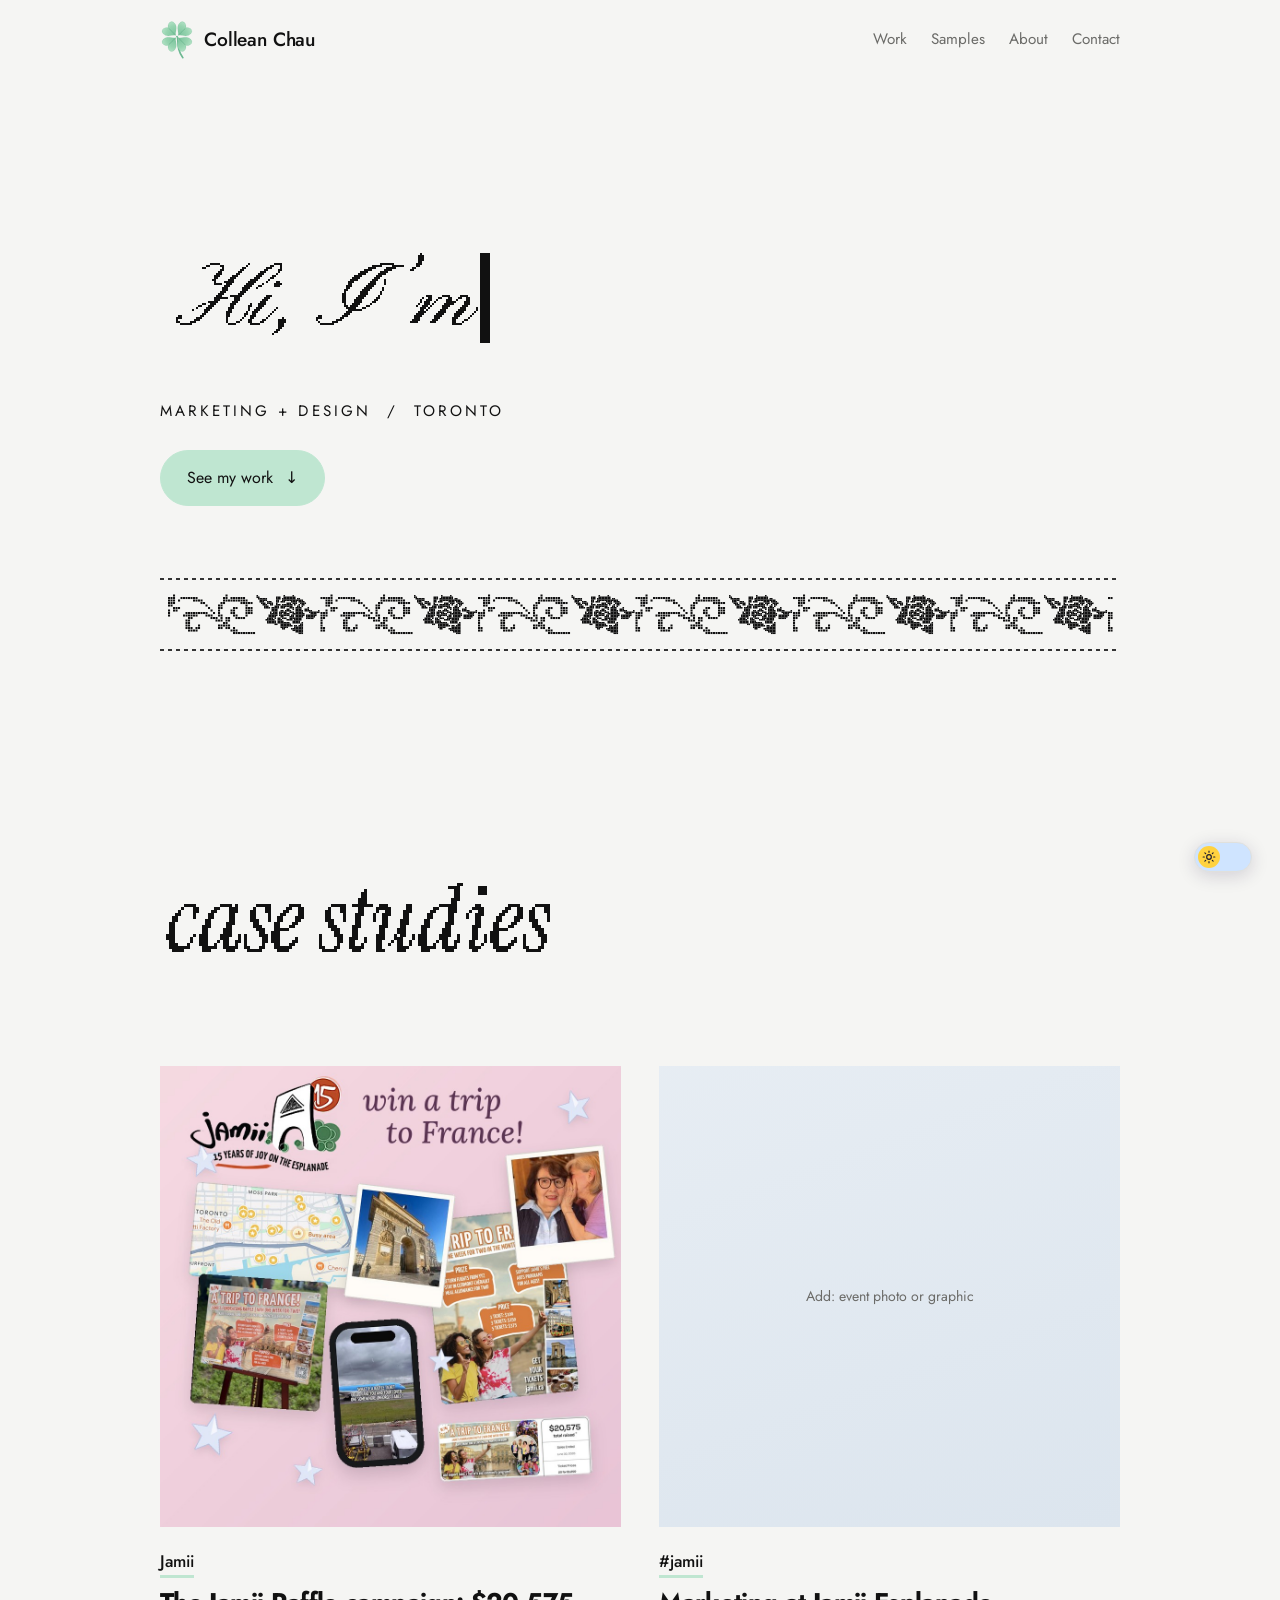
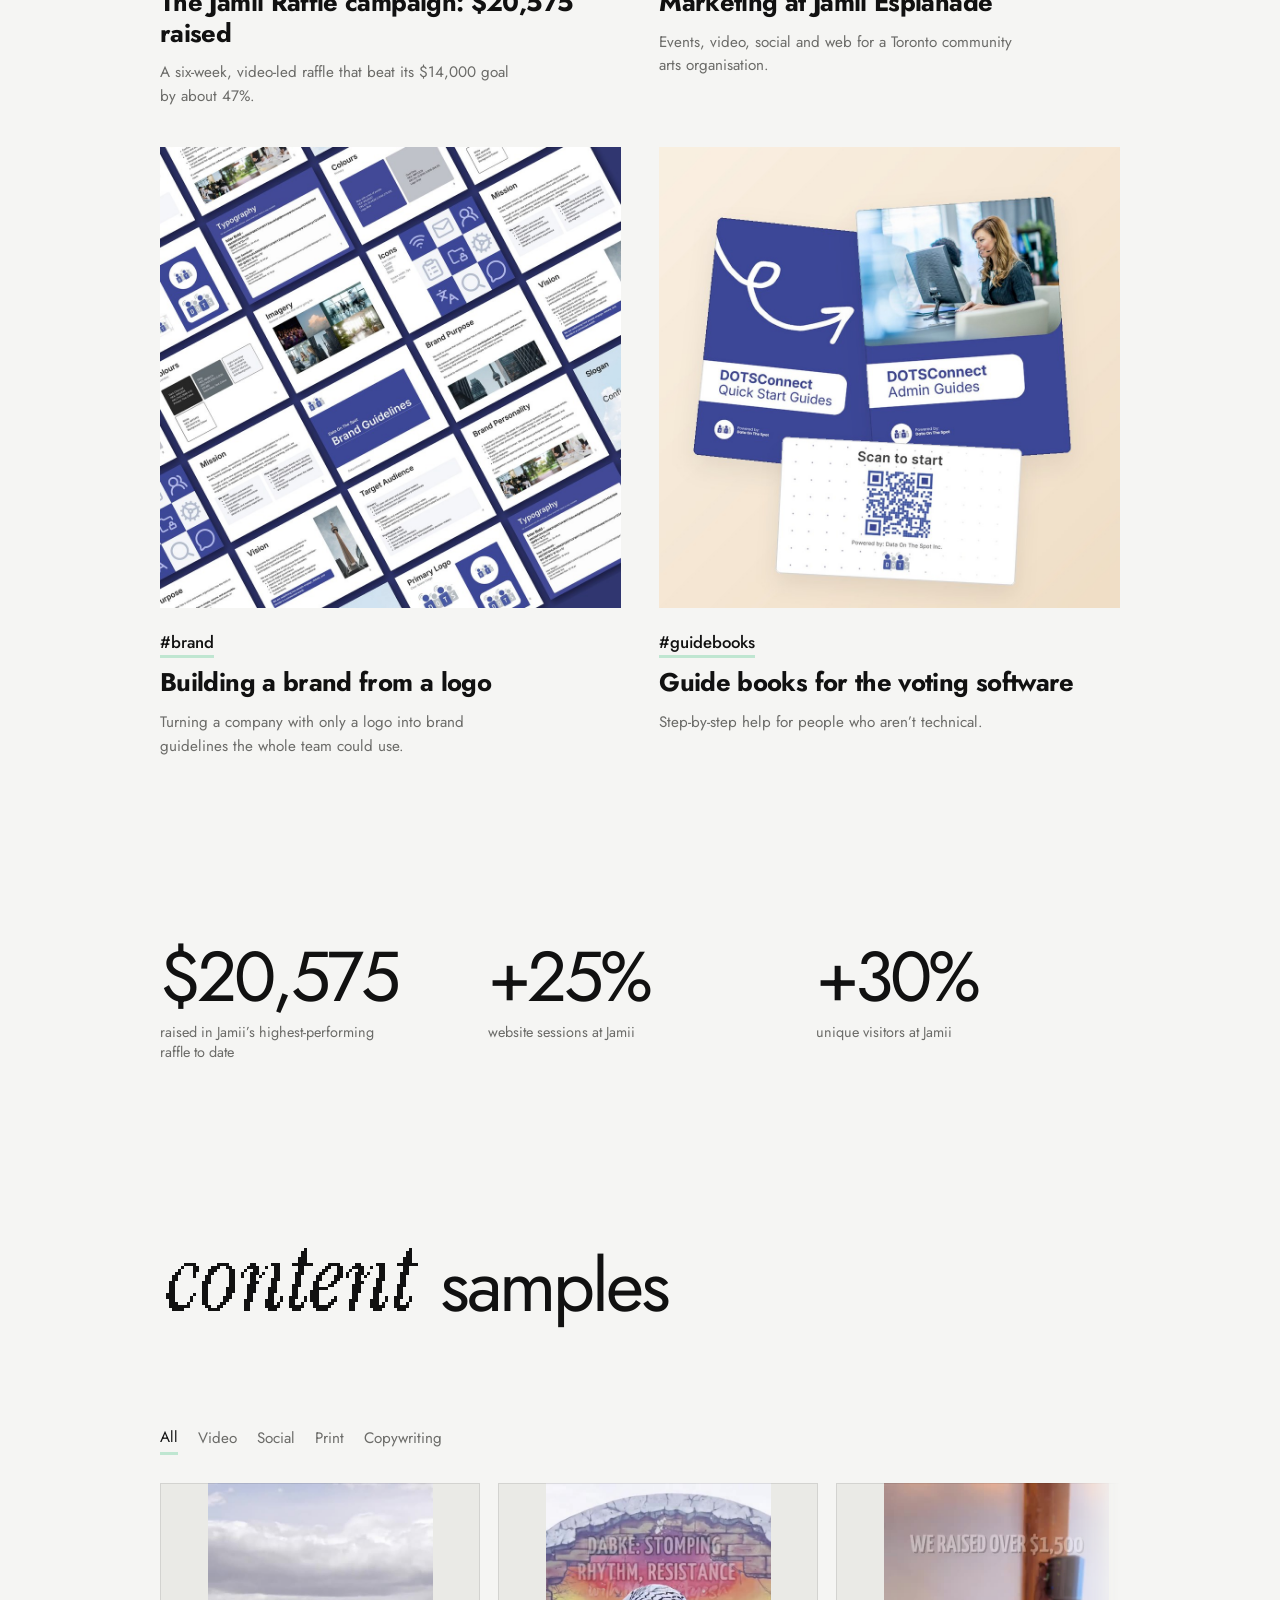
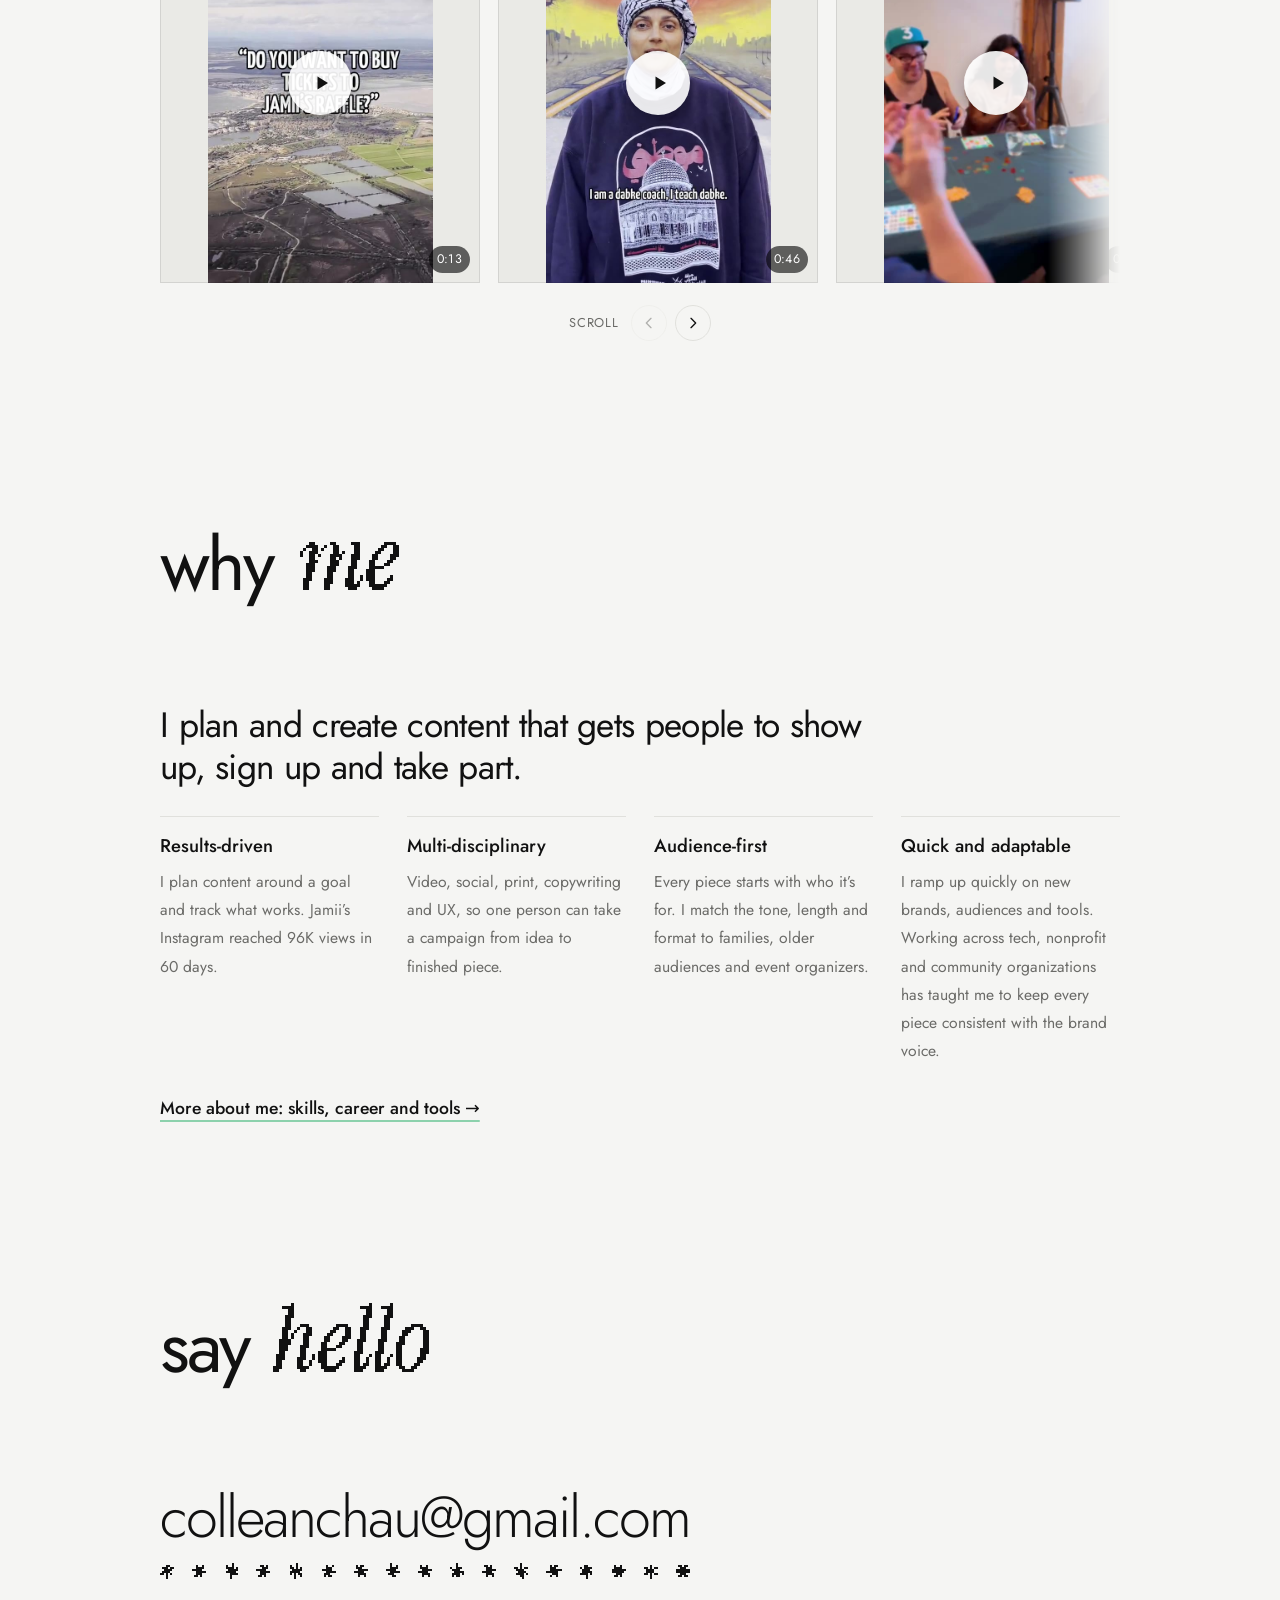
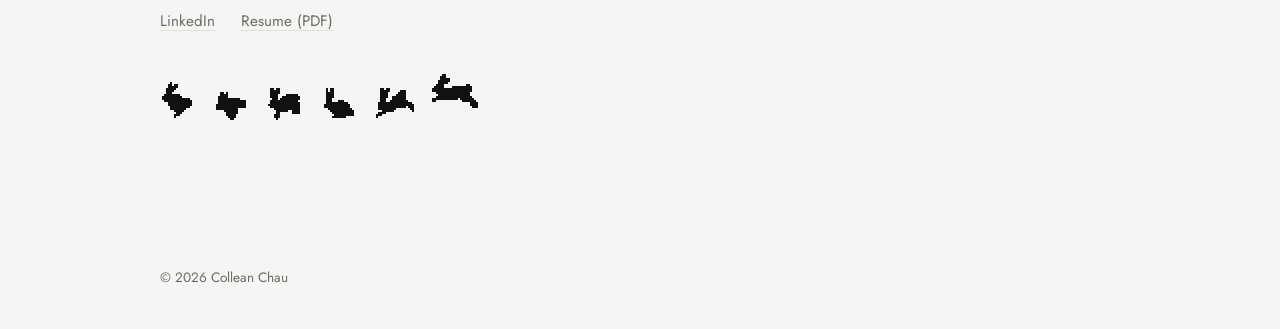
==== commit 659d7923: "Brand card: tilted grid of guideline pages Co-Authored-By: Claude Sonnet 5.5 <noreply@anthropic.com>" ====
--- a/index.html
+++ b/index.html
@@ -444,7 +444,7 @@
 <ul class="pins">
 <li class="pin"><div class="img img-ban" style="--bgc:#DDE8E1"><img src="raffle-card-collage2.jpg" alt="Jamii raffle campaign collage: the flyer, ticket map, booth board, event photos, a promo reel and the $20,575 total raised, under the Jamii logo" loading="lazy"><div class="hv" aria-hidden="true"><img src="raffle-hv1.jpg" alt="" loading="lazy"><img src="raffle-hv2.jpg" alt="" loading="lazy"><img src="raffle-hv3.jpg" alt="" loading="lazy"><img src="raffle-hv4.jpg" alt="" loading="lazy"></div></div><div class="pt"><p class="tag">Jamii</p><h3><a class="open" href="raffle.html">The Jamii Raffle campaign: $20,575 raised</a></h3><p class="cd">A six-week, video-led raffle that beat its $14,000 goal by about 47%.</p></div></li>
 <li class="pin"><div class="img" style="--bgc:#DCE5EE"><span>Add: event photo or graphic</span></div><div class="pt"><p class="tag">#jamii</p><h3><a class="open" href="jamii.html">Marketing at Jamii Esplanade</a></h3><p class="cd">Events, video, social and web for a Toronto community arts organisation.</p></div></li>
-<li class="pin"><div class="img img-ban" style="--bgc:#E3DFEA"><img src="dots-bg-card.jpg" alt="DOTS brand guidelines title page" loading="lazy"></div><div class="pt"><p class="tag">#brand</p><h3><a class="open" href="brand-guidelines.html">Building a brand from a logo</a></h3><p class="cd">Turning a company with only a logo into brand guidelines the whole team could use.</p></div></li>
+<li class="pin"><div class="img img-ban" style="--bgc:#E3DFEA"><img src="dots-bg-card-grid.jpg" alt="Pages of the DOTS brand guidelines laid out on a tilted grid" loading="lazy"></div><div class="pt"><p class="tag">#brand</p><h3><a class="open" href="brand-guidelines.html">Building a brand from a logo</a></h3><p class="cd">Turning a company with only a logo into brand guidelines the whole team could use.</p></div></li>
 <li class="pin"><div class="img img-ban" style="--bgc:#E9DFD4"><img src="dots-gb-card.jpg" alt="DOTSConnect Admin Guides cover" loading="lazy"></div><div class="pt"><p class="tag">#guidebooks</p><h3><a class="open" href="guidebooks.html">Guide books for the voting software</a></h3><p class="cd">Step-by-step help for people who aren’t technical.</p></div></li>
 </ul>
 </section>
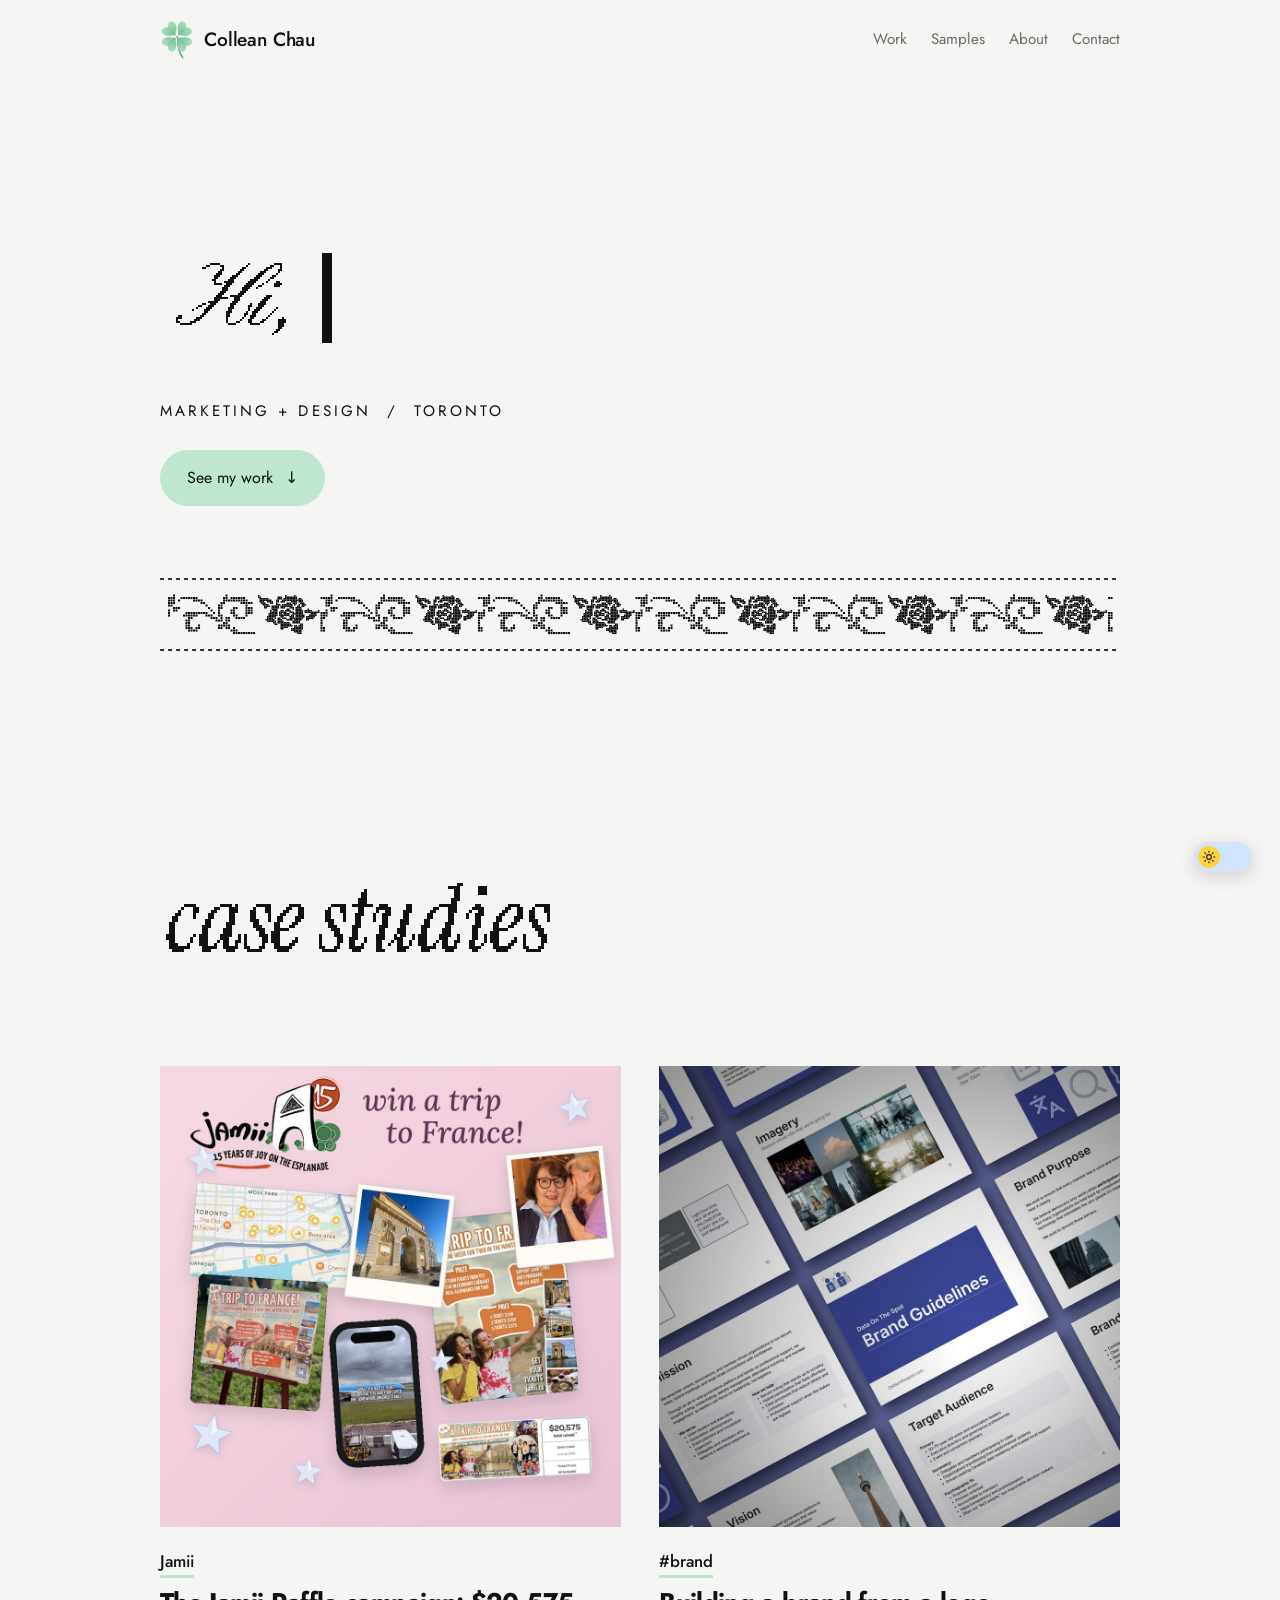
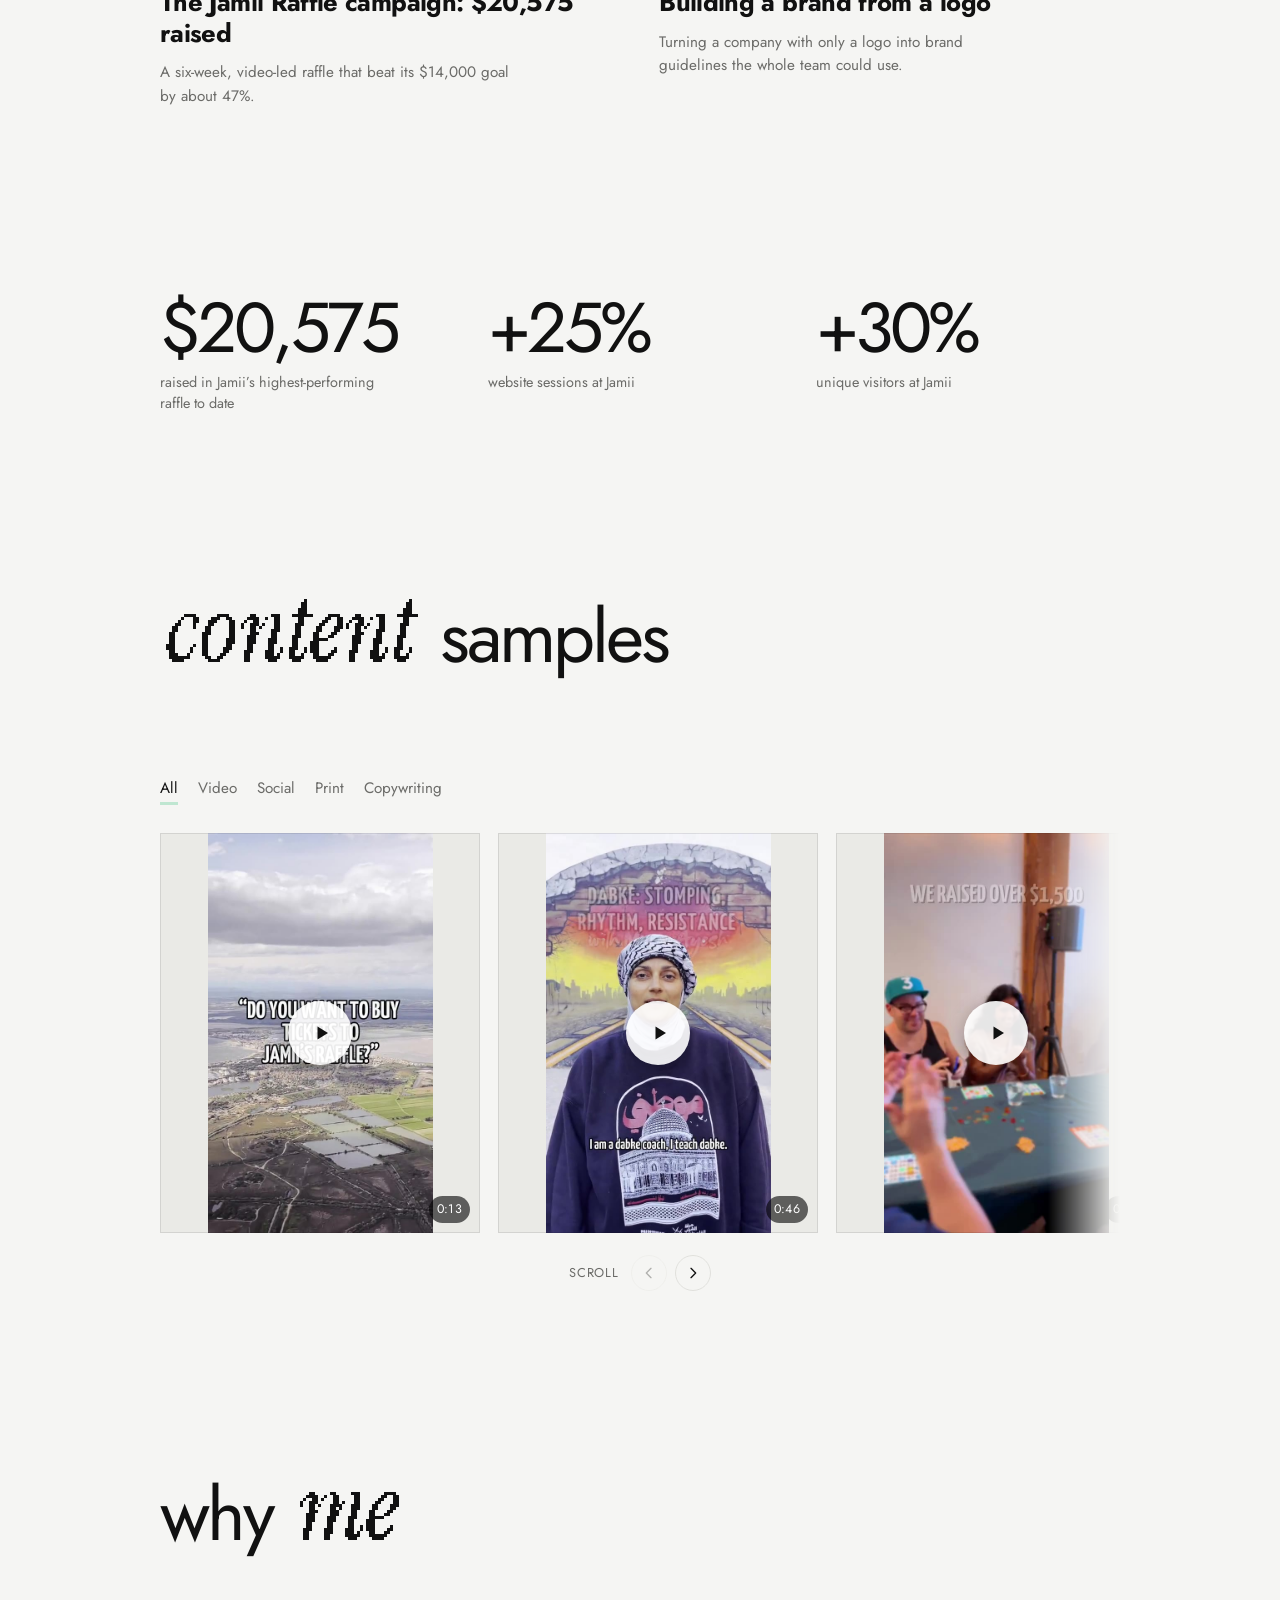
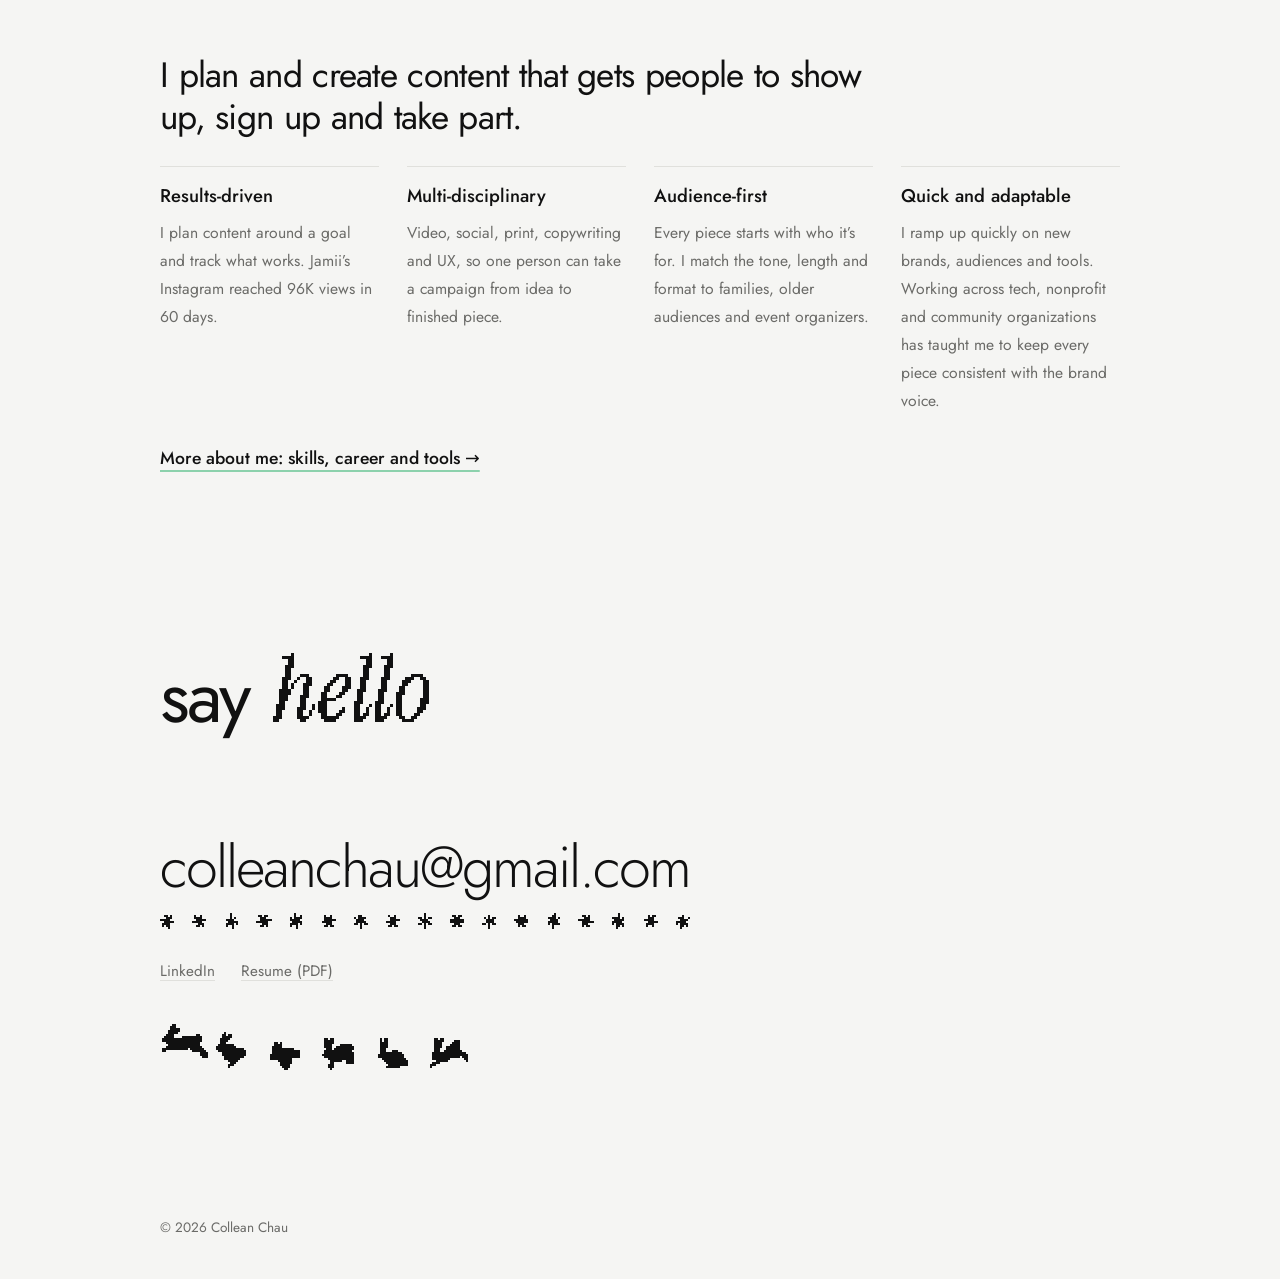
==== commit f0d7504a: "Remove Guide books and Marketing at Jamii Esplanade cards; fix links Co-Authored-By: Claude Sonnet 5" ====
--- a/index.html
+++ b/index.html
@@ -443,9 +443,7 @@
 <h2><canvas class="pxi" data-text="case studies" role="img" aria-label="case studies"></canvas></h2>
 <ul class="pins">
 <li class="pin"><div class="img img-ban" style="--bgc:#DDE8E1"><img src="raffle-card-collage2.jpg" alt="Jamii raffle campaign collage: the flyer, ticket map, booth board, event photos, a promo reel and the $20,575 total raised, under the Jamii logo" loading="lazy"><div class="hv" aria-hidden="true"><img src="raffle-hv1.jpg" alt="" loading="lazy"><img src="raffle-hv2.jpg" alt="" loading="lazy"><img src="raffle-hv3.jpg" alt="" loading="lazy"><img src="raffle-hv4.jpg" alt="" loading="lazy"></div></div><div class="pt"><p class="tag">Jamii</p><h3><a class="open" href="raffle.html">The Jamii Raffle campaign: $20,575 raised</a></h3><p class="cd">A six-week, video-led raffle that beat its $14,000 goal by about 47%.</p></div></li>
-<li class="pin"><div class="img" style="--bgc:#DCE5EE"><span>Add: event photo or graphic</span></div><div class="pt"><p class="tag">#jamii</p><h3><a class="open" href="jamii.html">Marketing at Jamii Esplanade</a></h3><p class="cd">Events, video, social and web for a Toronto community arts organisation.</p></div></li>
 <li class="pin"><div class="img img-ban" style="--bgc:#E3DFEA"><img src="dots-bg-card-grid.jpg" alt="Pages of the DOTS brand guidelines laid out on a tilted grid" loading="lazy"></div><div class="pt"><p class="tag">#brand</p><h3><a class="open" href="brand-guidelines.html">Building a brand from a logo</a></h3><p class="cd">Turning a company with only a logo into brand guidelines the whole team could use.</p></div></li>
-<li class="pin"><div class="img img-ban" style="--bgc:#E9DFD4"><img src="dots-gb-card.jpg" alt="DOTSConnect Admin Guides cover" loading="lazy"></div><div class="pt"><p class="tag">#guidebooks</p><h3><a class="open" href="guidebooks.html">Guide books for the voting software</a></h3><p class="cd">Step-by-step help for people who aren’t technical.</p></div></li>
 </ul>
 </section>
 
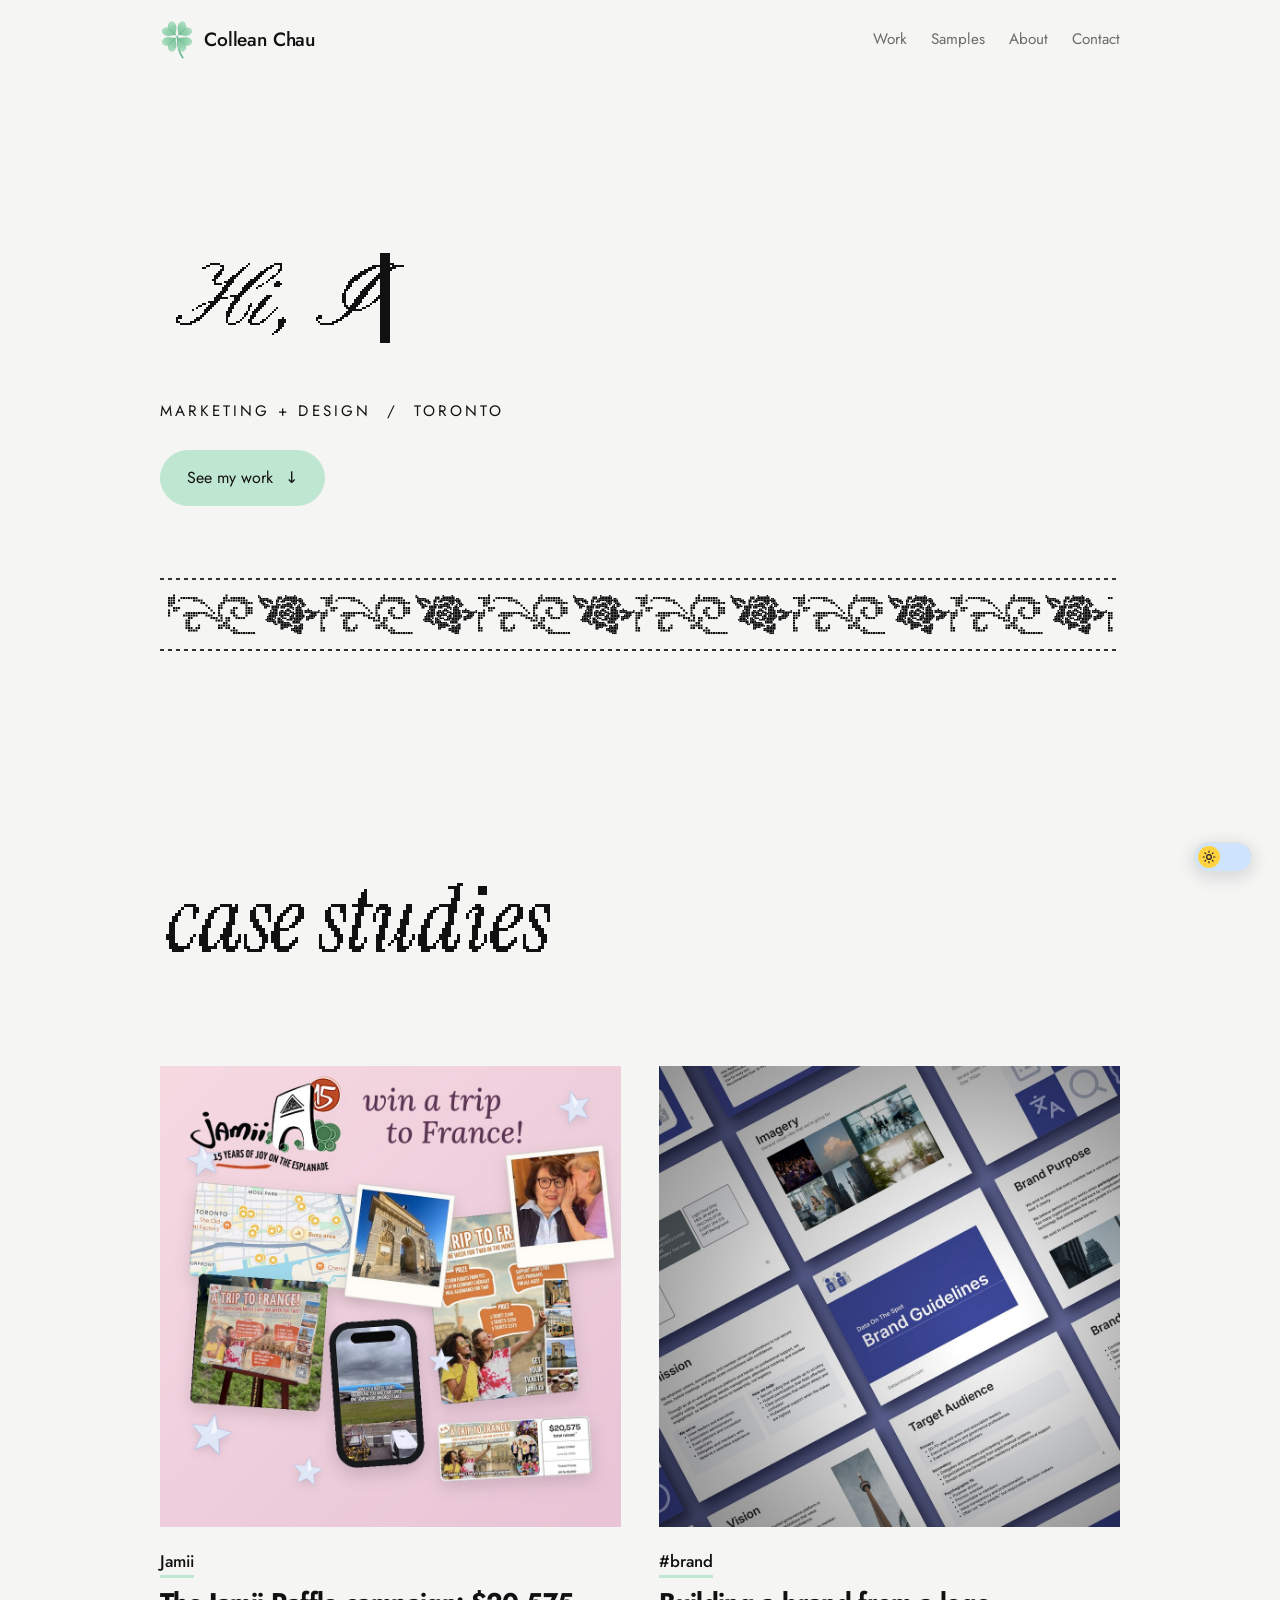
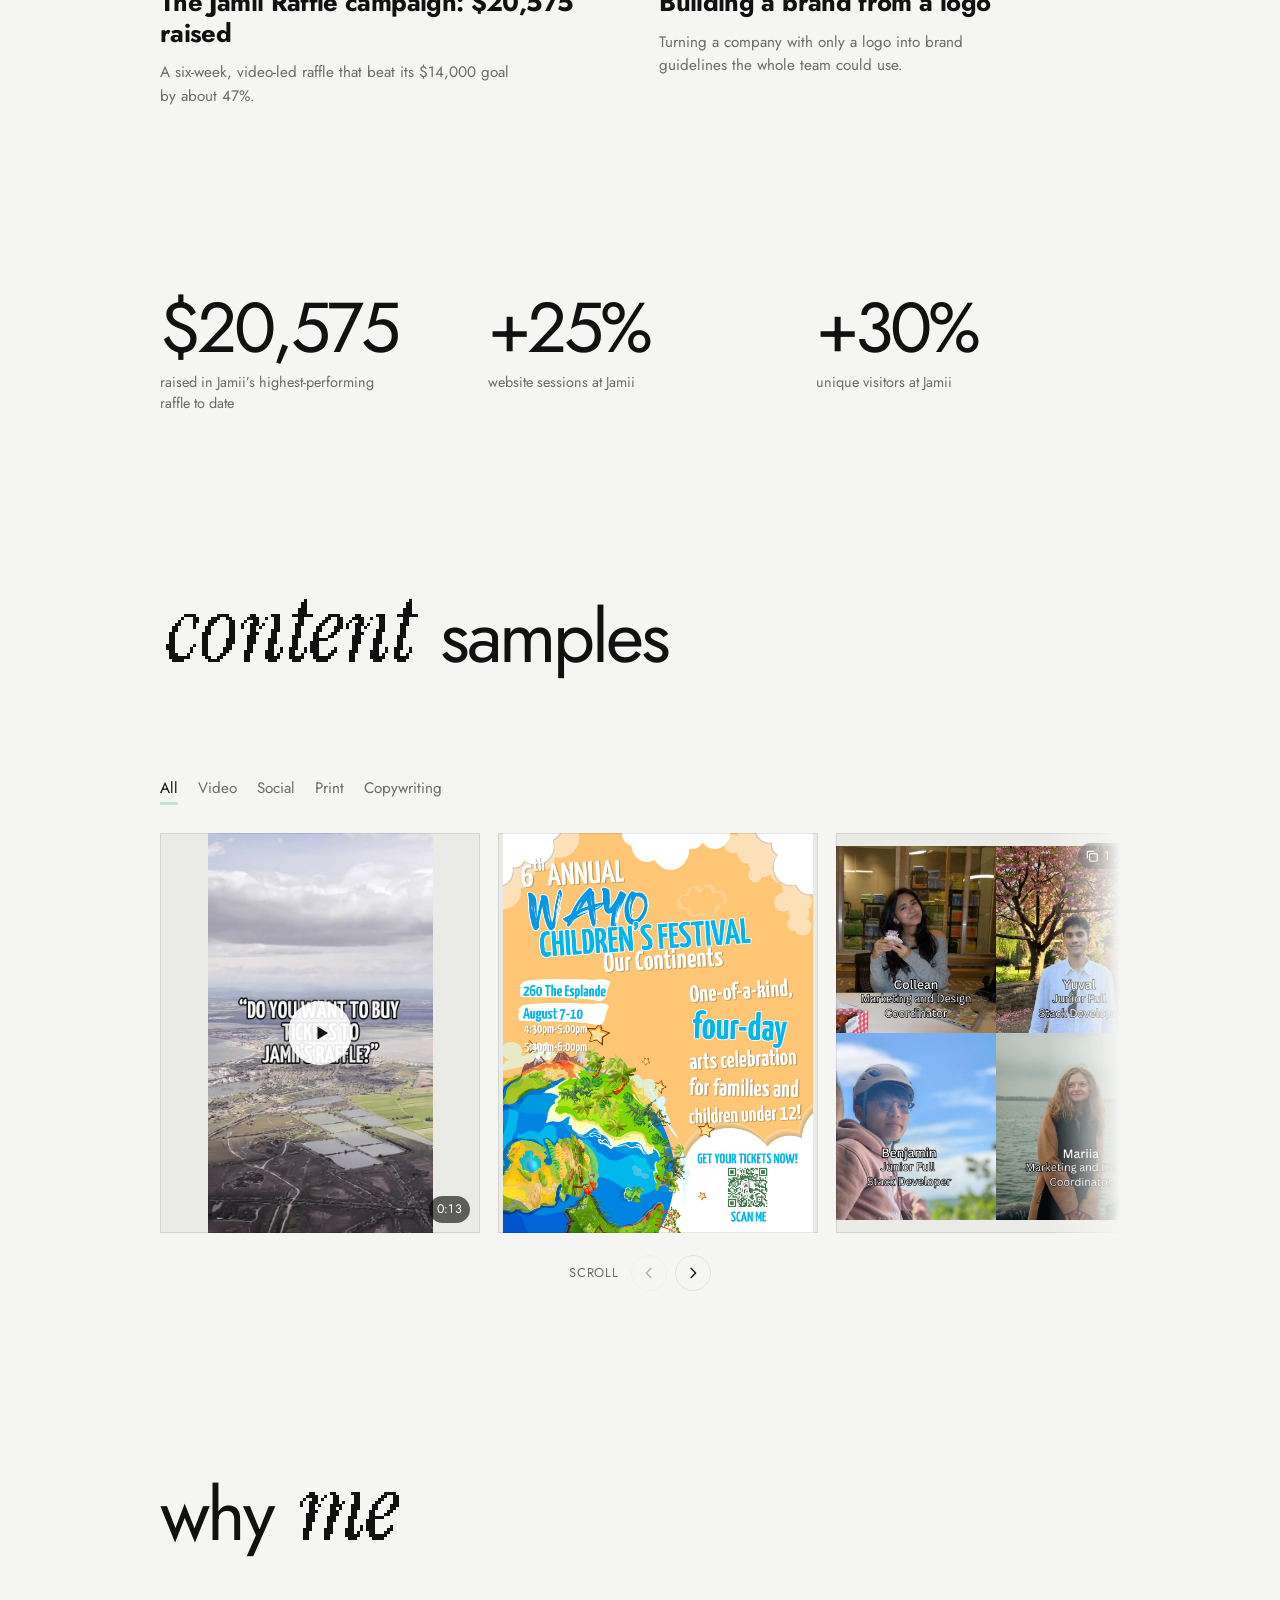
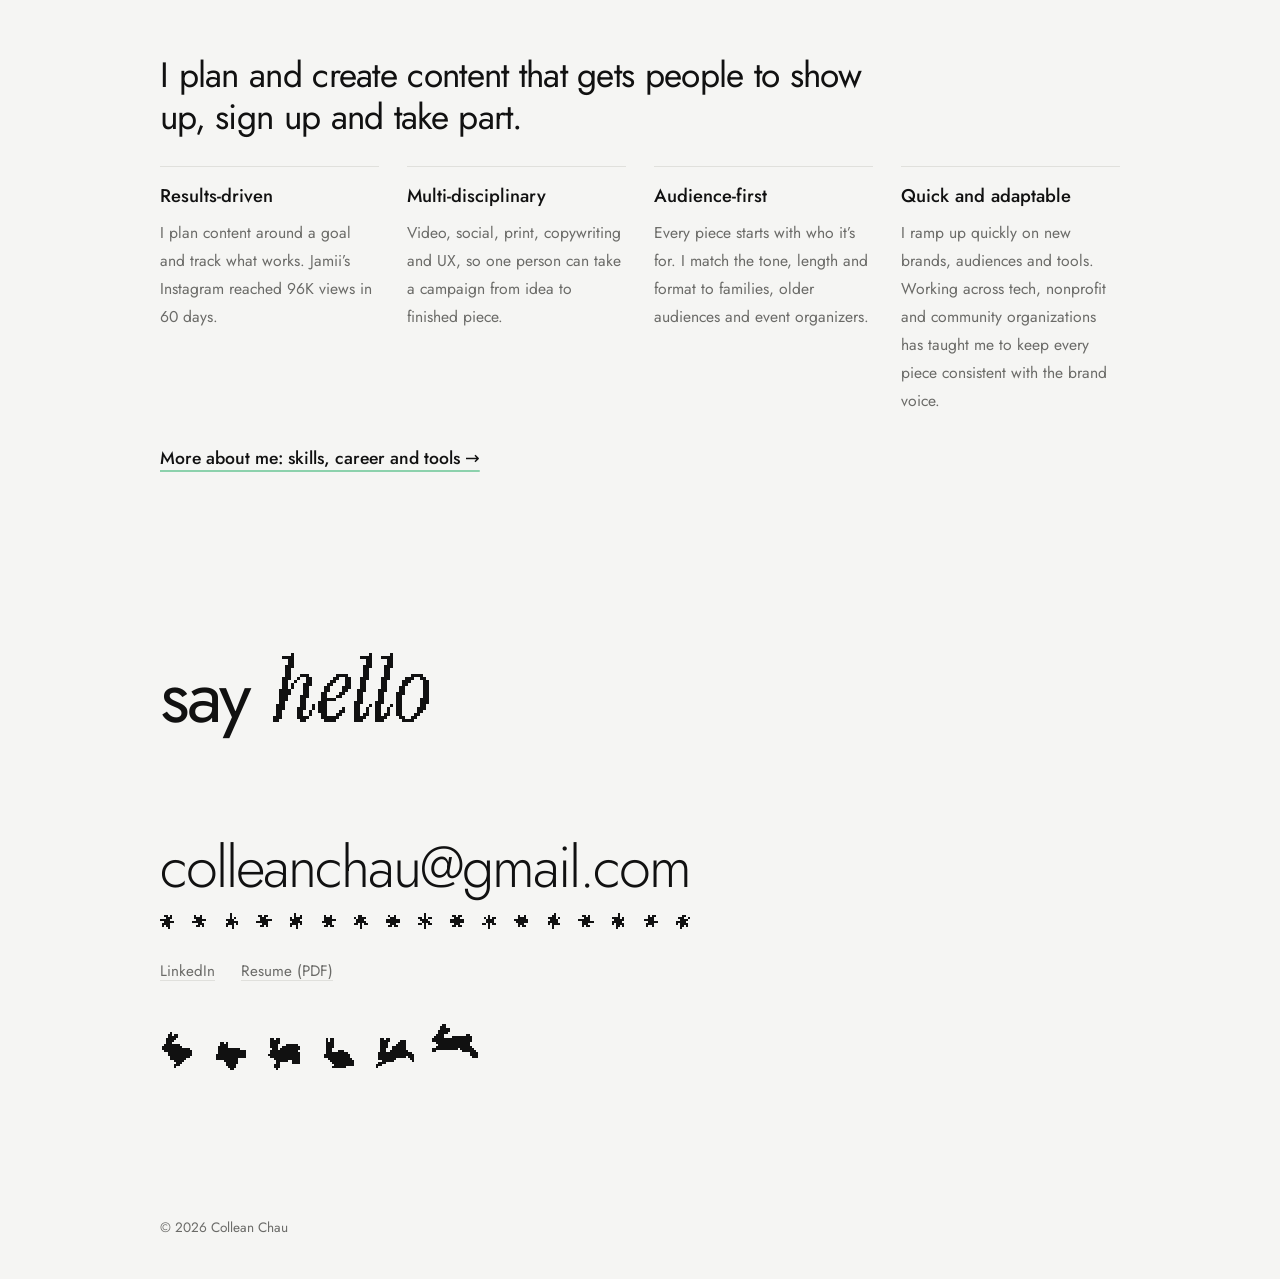
==== commit 6142138d: "Samples: All view mixes every category Co-Authored-By: Claude Sonnet 5.5 <noreply@anthropic.com> Cla" ====
--- a/index.html
+++ b/index.html
@@ -576,6 +576,9 @@
 {k:"copy",g:"b",img:"copy-joy.png",alt:"Instagram caption from Jamii Esplanade announcing the first Joy in the Park of the season, with the schedule of music, facepainting and stiltwalking, when and where it happens, that it is free, and sponsor credits.",c:"Instagram announcement for Jamii’s Joy in the Park"},
 {k:"copy",g:"b",img:"copy-clicker.png",alt:"LinkedIn post from Data On the Spot asking Clicker VS DOTS Connect: what is the right solution for you, explaining that the choice depends on event format, audience size and technical needs.",c:"LinkedIn post comparing clickers with DOTS Connect"}];
 var g=document.getElementById("grid");
+items=(function(a){var by={},ord=["video","social","print","copy"],u=[];a.forEach(function(i){var L=by[i.k]||(by[i.k]=[]),t=L[L.length-1];if(i.g&&t&&t[0].g===i.g)t.push(i);else L.push([i])});
+ord.forEach(function(k,ci){var L=by[k]||[];L.forEach(function(x,j){u.push({u:x,key:(j+.5)/L.length,ci:ci})})});
+u.sort(function(p,q){return p.key-q.key||p.ci-q.ci});var o=[];u.forEach(function(x){o=o.concat(x.u)});return o})(items);
 var stk=null;items.forEach(function(i){var f=document.createElement("figure");f.dataset.k=i.k;f.innerHTML=(i.img?'<a class="sm'+(i.vid?' vid':'')+(i.slides?' car':'')+'" href="'+(i.vid||i.img)+'"'+(i.slides?' data-slides="'+i.slides.join(',')+'" data-si="0" data-n="1 / '+i.slides.length+'" aria-label="Open carousel, '+i.slides.length+' slides"':'')+(i.vid?' data-vid="'+i.vid+'" data-dur="'+i.dur+'" aria-label="Play video"':'')+' target="_blank" rel="noopener"><img src="'+i.img+'" alt="'+i.alt+'" loading="lazy">'+(i.slides?'<span class="cn cp" role="button" tabindex="0" aria-label="Previous slide">&#8249;</span><span class="cn nx" role="button" tabindex="0" aria-label="Next slide">&#8250;</span>':'')+'</a>':'<div class="ph '+i.k+'">Add '+i.a+'</div>')+(i.img?'':'<figcaption>'+i.c+'</figcaption>');if(i.g){if(!stk||stk.dataset.g!==i.g){stk=document.createElement("div");stk.className="stk";stk.dataset.g=i.g;g.appendChild(stk)}stk.appendChild(f)}else{stk=null;g.appendChild(f)}});
 var fb=document.querySelectorAll(".filters button[data-k]");
 fb.forEach(function(b){b.onclick=function(){
